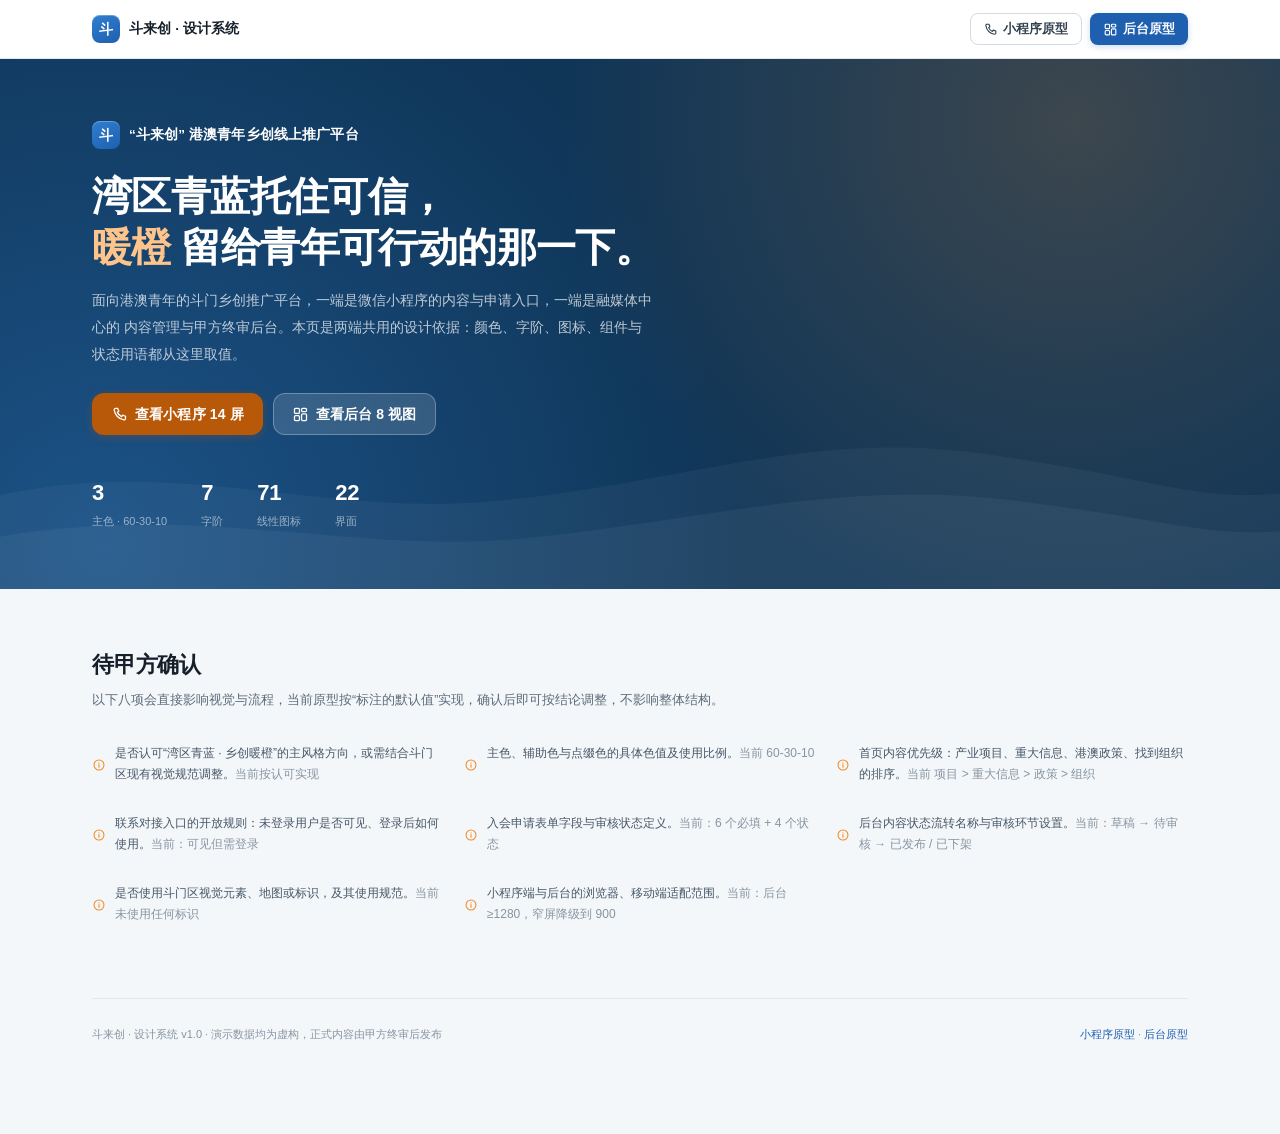
==== src/index.html @ 36da6e2d "docs: update README for src/ layout Move the static prototype under src/ and refresh both READMEs so" ====
<!DOCTYPE html>
<html lang="zh-CN">
<head>
<meta charset="UTF-8">
<meta name="viewport" content="width=device-width, initial-scale=1">
<title>斗来创 · 设计系统</title>
<!--
  方向契约
  THESIS    一个让港澳青年看得懂、信得过、愿意迈出第一步的乡创入口；不是政务信息发布页。
  OWN-WORLD 湾区青蓝承载政务可信度，暖橙只用于"青年此刻可行动"的位置，生态绿归属乡创本身；
            水乡波纹是唯一装饰语言，出现在头图与图片占位里，不进入内容区。
  STORY     看见斗门 → 读懂机会 → 查清政策 → 找到组织 → 提交申请 → 等待反馈。
  FIRST VIEW 首屏一句话说明平台是什么，紧跟三个可点的内容入口与一条最新重大信息；
            不做轮播横幅、不做纯装饰大图。
  FORM      小程序 390×844 内容优先单列；后台深青蓝侧栏 + 浅底工作区，状态先于装饰。
-->
<link rel="stylesheet" href="assets/css/tokens.css">
<link rel="stylesheet" href="assets/css/base.css">
<link rel="stylesheet" href="assets/css/overview.css">
</head>
<body>

<nav class="ov-nav">
  <div class="ov-nav-inner">
    <a class="ov-brand" href="index.html">
      <span class="ov-mark">斗</span>
      <strong>斗来创 · 设计系统</strong>
    </a>
    <div class="ov-nav-links">
      
    </div>
    <div class="ov-nav-actions">
      <a class="btn btn-secondary btn-sm" href="miniprogram/index.html"><i data-icon="phone"></i>小程序原型</a>
      <a class="btn btn-primary btn-sm" href="admin/index.html"><i data-icon="dashboard"></i>后台原型</a>
    </div>
  </div>
</nav>

<header class="ov-hero">
  <div class="ov-hero-inner">
    <div class="ov-brand">
      <span class="ov-mark">斗</span>
      <strong style="color:#fff">“斗来创” 港澳青年乡创线上推广平台</strong>
    </div>
    <h1>湾区青蓝托住可信，<br><em>暖橙</em> 留给青年可行动的那一下。</h1>
    <p class="ov-hero-desc">
      面向港澳青年的斗门乡创推广平台，一端是微信小程序的内容与申请入口，一端是融媒体中心的
      内容管理与甲方终审后台。本页是两端共用的设计依据：颜色、字阶、图标、组件与状态用语都从这里取值。
    </p>
    <div class="ov-hero-actions">
      <a class="btn btn-accent" href="miniprogram/index.html"><i data-icon="phone"></i>查看小程序 14 屏</a>
      <a class="btn btn-glass" href="admin/index.html"><i data-icon="dashboard"></i>查看后台 8 视图</a>
    </div>
    <div class="ov-hero-stats">
      <div class="ov-stat"><strong>3</strong><span>主色 · 60-30-10</span></div>
      <div class="ov-stat"><strong>7</strong><span>字阶</span></div>
      <div class="ov-stat"><strong>71</strong><span>线性图标</span></div>
      <div class="ov-stat"><strong>22</strong><span>界面</span></div>
    </div>
  </div>
</header>

<main class="ov-page">

  <section class="ov-section" id="confirm">
    <div class="ov-section-head">
      <h2>待甲方确认</h2>
      <p>以下八项会直接影响视觉与流程，当前原型按“标注的默认值”实现，确认后即可按结论调整，不影响整体结构。</p>
    </div>
    <div class="confirm-list">
      <div class="confirm-item"><i data-icon="info"></i><span>是否认可“湾区青蓝 · 乡创暖橙”的主风格方向，或需结合斗门区现有视觉规范调整。<em style="font-style:normal;color:var(--ink-400)">当前按认可实现</em></span></div>
      <div class="confirm-item"><i data-icon="info"></i><span>主色、辅助色与点缀色的具体色值及使用比例。<em style="font-style:normal;color:var(--ink-400)">当前 60-30-10</em></span></div>
      <div class="confirm-item"><i data-icon="info"></i><span>首页内容优先级：产业项目、重大信息、港澳政策、找到组织的排序。<em style="font-style:normal;color:var(--ink-400)">当前 项目 &gt; 重大信息 &gt; 政策 &gt; 组织</em></span></div>
      <div class="confirm-item"><i data-icon="info"></i><span>联系对接入口的开放规则：未登录用户是否可见、登录后如何使用。<em style="font-style:normal;color:var(--ink-400)">当前：可见但需登录</em></span></div>
      <div class="confirm-item"><i data-icon="info"></i><span>入会申请表单字段与审核状态定义。<em style="font-style:normal;color:var(--ink-400)">当前：6 个必填 + 4 个状态</em></span></div>
      <div class="confirm-item"><i data-icon="info"></i><span>后台内容状态流转名称与审核环节设置。<em style="font-style:normal;color:var(--ink-400)">当前：草稿 → 待审核 → 已发布 / 已下架</em></span></div>
      <div class="confirm-item"><i data-icon="info"></i><span>是否使用斗门区视觉元素、地图或标识，及其使用规范。<em style="font-style:normal;color:var(--ink-400)">当前未使用任何标识</em></span></div>
      <div class="confirm-item"><i data-icon="info"></i><span>小程序端与后台的浏览器、移动端适配范围。<em style="font-style:normal;color:var(--ink-400)">当前：后台 ≥1280，窄屏降级到 900</em></span></div>
    </div>
  </section>

  <footer class="ov-foot">
    <span>斗来创 · 设计系统 v1.0 · 演示数据均为虚构，正式内容由甲方终审后发布</span>
    <span><a class="link" href="miniprogram/index.html">小程序原型</a> · <a class="link" href="admin/index.html">后台原型</a></span>
  </footer>
</main>

<script src="assets/js/icons.js"></script>
<script>
  (function () {
    var grid = document.getElementById('iconGrid');
    var names = Object.keys(window.DLC.icons).sort();
    grid.innerHTML = names.map(function (n) {
      return '<div class="icon-cell"><i data-icon="' + n + '"></i><span>' + n + '</span></div>';
    }).join('');
    window.DLC.hydrateIcons(grid);
  })();
</script>
</body>
</html>
---- src/assets/css/tokens.css ----
/* =========================================================
   斗来创 · 设计令牌 (Design Tokens)
   湾区青蓝 · 乡创暖橙 · 生态绿
   ========================================================= */
:root {
  /* 主色：湾区青蓝 */
  --blue-800: #0F3557;
  --blue-700: #17497F;
  --blue-600: #1F5FAF;
  --blue-500: #2F7FD1;
  --blue-300: #8CB7E6;
  --blue-100: #DCE9F8;
  --blue-50: #EDF3FB;

  /* 辅助色：生态绿 */
  --green-700: #24724A;
  --green-600: #2E8B57;
  --green-500: #3A9D7A;
  --green-100: #D8EEE3;
  --green-50: #E9F5EF;

  /* 点缀色：暖橙 */
  --orange-700: #B8590A;
  --orange-600: #D96F14;
  --orange-500: #F28C28;
  --orange-400: #FF7A45;
  --orange-100: #FCE2C8;
  --orange-50: #FFF3E8;

  /* 中性色 */
  --ink-900: #16202B;
  --ink-800: #22303E;
  --ink-700: #33414F;
  --ink-600: #475767;
  --ink-500: #5C6B7A;
  --ink-400: #8794A1;
  --ink-300: #AEB8C2;
  --ink-200: #CBD3DB;
  --line: #E3E8EE;
  --line-strong: #D2DAE3;
  --bg: #F4F7FA;
  --bg-deep: #EDF1F6;
  --surface: #FFFFFF;
  --surface-2: #FAFCFE;

  /* 状态色 */
  --success: #2E8B57;
  --success-50: #E9F5EF;
  --info: #2F7FD1;
  --info-50: #EDF3FB;
  --warn: #B7791F;
  --warn-700: #8A5A12;
  --warn-50: #FFF6E5;
  --danger: #D14343;
  --danger-700: #A53232;
  --danger-50: #FDECEC;

  /* 圆角 */
  --r-xs: 6px;
  --r-sm: 8px;
  --r-md: 12px;
  --r-lg: 16px;
  --r-xl: 20px;
  --r-2xl: 28px;
  --r-pill: 999px;

  /* 阴影：轻、淡，以层次分隔为主 */
  --sh-1: 0 1px 2px rgba(16, 32, 52, .05);
  --sh-2: 0 4px 14px rgba(16, 32, 52, .07);
  --sh-3: 0 12px 32px rgba(16, 32, 52, .11);
  --sh-4: 0 24px 60px rgba(9, 30, 54, .16);
  --ring: 0 0 0 3px rgba(31, 95, 175, .18);

  /* 间距 */
  --sp-1: 4px;
  --sp-2: 8px;
  --sp-3: 12px;
  --sp-4: 16px;
  --sp-5: 20px;
  --sp-6: 24px;
  --sp-8: 32px;
  --sp-10: 40px;
  --sp-12: 48px;

  /* 字体 */
  --font: -apple-system, BlinkMacSystemFont, "PingFang SC", "Hiragino Sans GB",
    "Microsoft YaHei", "Segoe UI", Roboto, "Helvetica Neue", Arial, sans-serif;
  --font-num: "SF Pro Display", "DIN Alternate", -apple-system, "Segoe UI", sans-serif;

  /* 动效 */
  --ease: cubic-bezier(.2, .8, .2, 1);
  --dur-fast: 120ms;
  --dur: 200ms;
  --dur-slow: 300ms;

  /* 层级 */
  --z-sticky: 20;
  --z-nav: 40;
  --z-drawer: 60;
  --z-modal: 80;
  --z-toast: 100;
}
---- src/assets/css/base.css ----
/* =========================================================
   斗来创 · 基础样式与共享组件
   ========================================================= */
*,
*::before,
*::after { box-sizing: border-box; }

html { -webkit-text-size-adjust: 100%; }

body {
  margin: 0;
  font-family: var(--font);
  font-size: 14px;
  line-height: 1.6;
  color: var(--ink-700);
  background: var(--bg);
  -webkit-font-smoothing: antialiased;
  text-rendering: optimizeLegibility;
}

h1, h2, h3, h4, h5, p, figure, blockquote, dl, dd { margin: 0; }
ul, ol { margin: 0; padding: 0; list-style: none; }
img, svg { display: block; max-width: 100%; }
button, input, select, textarea { font: inherit; color: inherit; }
button { background: none; border: 0; padding: 0; cursor: pointer; }
a { color: inherit; text-decoration: none; }
table { border-collapse: collapse; width: 100%; }
:focus-visible { outline: 2px solid var(--blue-500); outline-offset: 2px; }

::selection { background: var(--blue-100); color: var(--blue-800); }

/* 滚动条 */
.scroll-y { overflow-y: auto; }
.scroll-y::-webkit-scrollbar { width: 8px; }
.scroll-y::-webkit-scrollbar-thumb { background: var(--ink-200); border-radius: 99px; }
.scroll-y::-webkit-scrollbar-track { background: transparent; }

/* ---------- 图标 ---------- */
i[data-icon] {
  display: inline-flex;
  align-items: center;
  justify-content: center;
  font-style: normal;
  line-height: 0;
  flex: none;
}
i[data-icon] svg,
svg.icon {
  width: 1em;
  height: 1em;
  stroke: currentColor;
  fill: none;
  stroke-width: 1.8;
  stroke-linecap: round;
  stroke-linejoin: round;
}

/* ---------- 通用工具 ---------- */
.flex { display: flex; }
.inline-flex { display: inline-flex; }
.col { display: flex; flex-direction: column; }
.center { align-items: center; justify-content: center; }
.between { justify-content: space-between; }
.items-center { align-items: center; }
.items-start { align-items: flex-start; }
.wrap { flex-wrap: wrap; }
.grow { flex: 1 1 auto; min-width: 0; }
.gap-1 { gap: var(--sp-1); }
.gap-2 { gap: var(--sp-2); }
.gap-3 { gap: var(--sp-3); }
.gap-4 { gap: var(--sp-4); }
.gap-5 { gap: var(--sp-5); }
.gap-6 { gap: var(--sp-6); }
.mt-1 { margin-top: var(--sp-1); }
.mt-2 { margin-top: var(--sp-2); }
.mt-3 { margin-top: var(--sp-3); }
.mt-4 { margin-top: var(--sp-4); }
.mt-5 { margin-top: var(--sp-5); }
.mt-6 { margin-top: var(--sp-6); }
.mb-2 { margin-bottom: var(--sp-2); }
.mb-3 { margin-bottom: var(--sp-3); }
.mb-4 { margin-bottom: var(--sp-4); }
.muted { color: var(--ink-500); }
.dim { color: var(--ink-400); }
.strong { font-weight: 600; color: var(--ink-900); }
.small { font-size: 12px; }
.tiny { font-size: 11px; }
.num { font-family: var(--font-num); font-variant-numeric: tabular-nums; }
.truncate { overflow: hidden; text-overflow: ellipsis; white-space: nowrap; }
.clamp-2 { display: -webkit-box; -webkit-line-clamp: 2; -webkit-box-orient: vertical; overflow: hidden; }
.clamp-3 { display: -webkit-box; -webkit-line-clamp: 3; -webkit-box-orient: vertical; overflow: hidden; }
.sr-only {
  position: absolute; width: 1px; height: 1px; padding: 0; margin: -1px;
  overflow: hidden; clip: rect(0 0 0 0); white-space: nowrap; border: 0;
}
.hidden { display: none !important; }

/* ---------- 按钮 ---------- */
.btn {
  display: inline-flex;
  align-items: center;
  justify-content: center;
  gap: 7px;
  height: 42px;
  padding: 0 18px;
  border-radius: var(--r-md);
  font-size: 14px;
  font-weight: 600;
  letter-spacing: .01em;
  border: 1px solid transparent;
  cursor: pointer;
  white-space: nowrap;
  transition: background var(--dur) var(--ease), border-color var(--dur) var(--ease),
    color var(--dur) var(--ease), box-shadow var(--dur) var(--ease), transform var(--dur-fast) var(--ease);
}
.btn i[data-icon] { font-size: 17px; }
.btn:active { transform: translateY(1px); }
.btn:disabled, .btn[aria-disabled="true"] { opacity: .45; cursor: not-allowed; transform: none; }

.btn-primary { background: var(--blue-600); color: #fff; box-shadow: 0 2px 6px rgba(31, 95, 175, .22); }
.btn-primary:hover { background: var(--blue-700); }
.btn-accent { background: var(--orange-700); color: #fff; box-shadow: 0 2px 8px rgba(184, 89, 10, .26); }
.btn-accent:hover { background: #9E4C06; }
.btn-secondary { background: #fff; border-color: var(--line-strong); color: var(--ink-700); }
.btn-secondary:hover { border-color: var(--blue-300); color: var(--blue-700); background: var(--blue-50); }
.btn-ghost { background: transparent; color: var(--blue-600); }
.btn-ghost:hover { background: var(--blue-50); }
.btn-soft { background: var(--blue-50); color: var(--blue-700); }
.btn-soft:hover { background: var(--blue-100); }
.btn-danger { background: var(--danger); color: #fff; }
.btn-danger:hover { background: #B93737; }
.btn-danger-soft { background: var(--danger-50); color: var(--danger-700); }
.btn-green { background: var(--green-700); color: #fff; }
.btn-green:hover { background: #1D5E3D; }
.btn-glass { background: rgba(255, 255, 255, .14); color: #fff; border-color: rgba(255, 255, 255, .28); backdrop-filter: blur(6px); }
.btn-glass:hover { background: rgba(255, 255, 255, .22); }
.btn-sm { height: 32px; padding: 0 12px; font-size: 12.5px; border-radius: var(--r-sm); gap: 5px; }
.btn-sm i[data-icon] { font-size: 15px; }
.btn-lg { height: 50px; padding: 0 26px; font-size: 16px; border-radius: var(--r-lg); }
.btn-block { width: 100%; }
.btn-icon { width: 40px; height: 40px; padding: 0; border-radius: var(--r-md); }
.btn-icon.btn-sm { width: 32px; height: 32px; }

.icon-btn {
  display: inline-flex;
  align-items: center;
  justify-content: center;
  width: 38px;
  height: 38px;
  border-radius: var(--r-md);
  color: var(--ink-500);
  font-size: 20px;
  transition: background var(--dur) var(--ease), color var(--dur) var(--ease);
}
.icon-btn:hover { background: var(--bg-deep); color: var(--ink-900); }
.icon-btn.light { color: rgba(255, 255, 255, .9); }
.icon-btn.light:hover { background: rgba(255, 255, 255, .14); color: #fff; }

.link {
  color: var(--blue-600);
  font-weight: 500;
  cursor: pointer;
  transition: color var(--dur) var(--ease);
}
.link:hover { color: var(--blue-700); text-decoration: underline; text-underline-offset: 3px; }
.link-more {
  display: inline-flex;
  align-items: center;
  gap: 2px;
  font-size: 12.5px;
  color: var(--ink-400);
  font-weight: 500;
}
.link-more:hover { color: var(--blue-600); }
.link-more i[data-icon] { font-size: 14px; }

/* ---------- 标签 / 状态 ---------- */
.tag {
  display: inline-flex;
  align-items: center;
  gap: 5px;
  height: 23px;
  padding: 0 8px;
  border-radius: var(--r-xs);
  font-size: 11.5px;
  font-weight: 500;
  line-height: 1;
  white-space: nowrap;
}
.tag-blue { background: var(--blue-50); color: var(--blue-700); }
.tag-green { background: var(--green-50); color: var(--green-700); }
.tag-orange { background: var(--orange-50); color: var(--orange-600); }
.tag-gray { background: #F1F4F8; color: var(--ink-500); }
.tag-red { background: var(--danger-50); color: var(--danger-700); }
.tag-warn { background: var(--warn-50); color: var(--warn-700); }
.tag-outline { background: transparent; border: 1px solid var(--line-strong); color: var(--ink-500); }
.tag-lg { height: 27px; padding: 0 10px; font-size: 12.5px; border-radius: var(--r-sm); }

.status {
  display: inline-flex;
  align-items: center;
  gap: 6px;
  height: 25px;
  padding: 0 9px;
  border-radius: var(--r-pill);
  font-size: 12px;
  font-weight: 500;
  line-height: 1;
  white-space: nowrap;
}
.status::before {
  content: "";
  width: 5px;
  height: 5px;
  border-radius: 50%;
  background: currentColor;
  flex: none;
}
.status-published, .status-approved { background: var(--success-50); color: var(--green-700); }
.status-pending, .status-review { background: var(--warn-50); color: var(--warn-700); }
.status-draft { background: #F1F4F8; color: var(--ink-500); }
.status-offline, .status-rejected { background: var(--danger-50); color: var(--danger-700); }
.status-info { background: var(--info-50); color: var(--blue-700); }

.badge-count {
  display: inline-flex;
  align-items: center;
  justify-content: center;
  min-width: 18px;
  height: 18px;
  padding: 0 5px;
  border-radius: var(--r-pill);
  background: var(--danger);
  color: #fff;
  font-size: 10.5px;
  font-weight: 600;
  font-family: var(--font-num);
}

/* ---------- 卡片 ---------- */
.card {
  background: var(--surface);
  border: 1px solid var(--line);
  border-radius: var(--r-lg);
  box-shadow: var(--sh-1);
}
.card-pad { padding: var(--sp-5); }
.card-head {
  display: flex;
  align-items: flex-start;
  justify-content: space-between;
  gap: var(--sp-4);
  padding: 18px 20px 0;
}
.card-title { font-size: 15px; font-weight: 600; color: var(--ink-900); }
.card-sub { font-size: 12.5px; color: var(--ink-400); margin-top: 3px; }

/* ---------- 表单 ---------- */
.field { display: flex; flex-direction: column; gap: 7px; }
.field > label,
.field-label {
  font-size: 13px;
  font-weight: 500;
  color: var(--ink-700);
  display: flex;
  align-items: center;
  gap: 4px;
}
.req { color: var(--danger); font-weight: 600; }
.input, .select, .textarea {
  width: 100%;
  height: 42px;
  padding: 0 12px;
  background: #fff;
  border: 1px solid var(--line-strong);
  border-radius: var(--r-sm);
  font-size: 14px;
  color: var(--ink-900);
  transition: border-color var(--dur) var(--ease), box-shadow var(--dur) var(--ease);
  outline: none;
}
.textarea { height: auto; min-height: 96px; padding: 10px 12px; line-height: 1.7; resize: vertical; }
.input::placeholder, .textarea::placeholder { color: var(--ink-300); }
.input:hover, .select:hover, .textarea:hover { border-color: var(--blue-300); }
.input:focus, .select:focus, .textarea:focus { border-color: var(--blue-500); box-shadow: var(--ring); }
.input:disabled, .select:disabled, .textarea:disabled { background: var(--bg-deep); color: var(--ink-400); cursor: not-allowed; }
.select {
  appearance: none;
  padding-right: 34px;
  background-image: url("data:image/svg+xml,%3Csvg xmlns='http://www.w3.org/2000/svg' width='16' height='16' viewBox='0 0 24 24' fill='none' stroke='%235C6B7A' stroke-width='2' stroke-linecap='round' stroke-linejoin='round'%3E%3Cpath d='m5 9 7 7 7-7'/%3E%3C/svg%3E");
  background-repeat: no-repeat;
  background-position: right 12px center;
}
.hint { font-size: 12px; color: var(--ink-400); line-height: 1.6; }
.err-msg { font-size: 12px; color: var(--danger); display: flex; align-items: center; gap: 4px; }
.err-msg i[data-icon] { font-size: 14px; }
.field.has-error .input, .field.has-error .select, .field.has-error .textarea { border-color: var(--danger); }
.input-affix { position: relative; display: flex; align-items: center; }
.input-affix i[data-icon] { position: absolute; left: 12px; font-size: 18px; color: var(--ink-400); pointer-events: none; }
.input-affix .input { padding-left: 38px; }
.input-affix .affix-right { position: absolute; right: 12px; font-size: 18px; color: var(--ink-400); }

.check { display: flex; align-items: flex-start; gap: 9px; cursor: pointer; font-size: 13px; color: var(--ink-600); line-height: 1.6; }
.check input { appearance: none; width: 18px; height: 18px; margin: 1px 0 0; border: 1.5px solid var(--line-strong); border-radius: 5px; background: #fff; flex: none; cursor: pointer; transition: all var(--dur) var(--ease); }
.check input:checked { background: var(--blue-600); border-color: var(--blue-600); background-image: url("data:image/svg+xml,%3Csvg xmlns='http://www.w3.org/2000/svg' width='12' height='12' viewBox='0 0 24 24' fill='none' stroke='white' stroke-width='3' stroke-linecap='round' stroke-linejoin='round'%3E%3Cpath d='m5 12.5 4.5 4.5L19 7'/%3E%3C/svg%3E"); background-repeat: no-repeat; background-position: center; }
.check input:focus-visible { box-shadow: var(--ring); }
.check a { color: var(--blue-600); }

.switch { position: relative; display: inline-flex; width: 40px; height: 23px; flex: none; }
.switch input { appearance: none; width: 100%; height: 100%; margin: 0; border-radius: 99px; background: var(--ink-200); cursor: pointer; transition: background var(--dur) var(--ease); position: relative; }
.switch input::after { content: ""; position: absolute; top: 2.5px; left: 2.5px; width: 18px; height: 18px; border-radius: 50%; background: #fff; box-shadow: var(--sh-1); transition: transform var(--dur) var(--ease); }
.switch input:checked { background: var(--blue-600); }
.switch input:checked::after { transform: translateX(17px); }

.segmented {
  display: inline-flex;
  gap: 2px;
  padding: 3px;
  background: var(--bg-deep);
  border-radius: var(--r-sm);
}
.segmented button {
  height: 30px;
  padding: 0 14px;
  border-radius: 6px;
  font-size: 12.5px;
  font-weight: 500;
  color: var(--ink-500);
  transition: all var(--dur) var(--ease);
}
.segmented button.active { background: #fff; color: var(--blue-700); box-shadow: var(--sh-1); font-weight: 600; }

/* ---------- 头像 / 媒体 ---------- */
.avatar {
  width: 40px;
  height: 40px;
  border-radius: 50%;
  background: linear-gradient(135deg, var(--blue-500), var(--blue-700));
  color: #fff;
  display: inline-flex;
  align-items: center;
  justify-content: center;
  font-size: 15px;
  font-weight: 600;
  flex: none;
}
.avatar-lg { width: 56px; height: 56px; font-size: 20px; }
.avatar-sm { width: 30px; height: 30px; font-size: 12px; }
.avatar-green { background: linear-gradient(135deg, var(--green-500), var(--green-700)); }
.avatar-orange { background: linear-gradient(135deg, var(--orange-400), var(--orange-600)); }
.avatar-gray { background: linear-gradient(135deg, #B9C4D0, #8A97A3); }

/* 抽象水乡纹理占位图 */
.media {
  position: relative;
  overflow: hidden;
  background: linear-gradient(135deg, #CFE0F5 0%, #DDEBE2 100%);
  isolation: isolate;
}
.media::before {
  content: "";
  position: absolute;
  inset: 0;
  background-image: url("data:image/svg+xml,%3Csvg xmlns='http://www.w3.org/2000/svg' viewBox='0 0 400 240' preserveAspectRatio='none'%3E%3Ccircle cx='322' cy='58' r='26' fill='%23F28C28' opacity='0.5'/%3E%3Cpath d='M0 150 Q60 118 120 145 T240 140 T400 126 V240 H0Z' fill='%23ffffff' opacity='0.16'/%3E%3Cg fill='none' stroke='%23ffffff' stroke-width='1.2' opacity='0.5'%3E%3Cpath d='M-20 180 Q80 140 180 168 T420 150'/%3E%3Cpath d='M-20 200 Q90 165 190 190 T420 175'/%3E%3Cpath d='M-20 220 Q100 190 200 210 T420 198'/%3E%3C/g%3E%3C/svg%3E");
  background-size: cover;
  background-position: center;
  opacity: .9;
}
.media > * { position: relative; z-index: 1; }
.media.tone-blue { background: linear-gradient(135deg, #BFD6F0 0%, #8FB4DD 100%); }
.media.tone-green { background: linear-gradient(135deg, #BFDCCB 0%, #8CBF9F 100%); }
.media.tone-warm { background: linear-gradient(135deg, #F6D9BC 0%, #E8B98C 100%); }
.media.tone-teal { background: linear-gradient(135deg, #B9D8D8 0%, #7FB3B8 100%); }
.media.tone-deep { background: linear-gradient(135deg, #17497F 0%, #0F3557 100%); }
.media.tone-deep::before { opacity: .35; }

/* ---------- 分隔 / 空态 ---------- */
.divider { height: 1px; background: var(--line); border: 0; margin: 0; }
.divider-soft { height: 1px; background: var(--line); opacity: .7; }
.empty {
  display: flex;
  flex-direction: column;
  align-items: center;
  justify-content: center;
  gap: 10px;
  padding: 48px 24px;
  text-align: center;
  color: var(--ink-400);
}
.empty .empty-icon {
  width: 56px;
  height: 56px;
  border-radius: 18px;
  background: var(--bg-deep);
  color: var(--ink-300);
  display: flex;
  align-items: center;
  justify-content: center;
  font-size: 26px;
}
.empty h4 { font-size: 14px; font-weight: 600; color: var(--ink-600); }
.empty p { font-size: 12.5px; max-width: 260px; }

/* ---------- 提示条 ---------- */
.notice {
  display: flex;
  align-items: flex-start;
  gap: 10px;
  padding: 12px 14px;
  border-radius: var(--r-md);
  font-size: 12.5px;
  line-height: 1.65;
  background: var(--blue-50);
  color: var(--blue-700);
}
.notice i[data-icon] { font-size: 16px; margin-top: 1px; flex: none; }
.notice-warn { background: var(--warn-50); color: #8A5A12; }
.notice-danger { background: var(--danger-50); color: #A53232; }
.notice-green { background: var(--green-50); color: var(--green-700); }
.notice-neutral { background: var(--bg-deep); color: var(--ink-600); }

/* ---------- 骨架屏 ---------- */
.skeleton {
  background: linear-gradient(90deg, #EEF2F7 25%, #F7F9FC 37%, #EEF2F7 63%);
  background-size: 400% 100%;
  animation: skeleton 1.4s ease infinite;
  border-radius: 6px;
}
@keyframes skeleton { 0% { background-position: 100% 50%; } 100% { background-position: 0 50%; } }

/* ---------- 动效 ---------- */
@keyframes fade-up {
  from { opacity: 0; transform: translateY(10px); }
  to { opacity: 1; transform: none; }
}
@keyframes fade-in { from { opacity: 0; } to { opacity: 1; } }
@keyframes toast-in {
  from { opacity: 0; transform: translate(-50%, 10px) scale(.96); }
  to { opacity: 1; transform: translate(-50%, 0) scale(1); }
}
@media (prefers-reduced-motion: reduce) {
  *, *::before, *::after {
    animation-duration: .001ms !important;
    animation-iteration-count: 1 !important;
    transition-duration: .001ms !important;
    scroll-behavior: auto !important;
  }
}
---- src/assets/css/overview.css ----
/* =========================================================
   斗来创 · 设计总览 / 设计规范
   ========================================================= */

.ov-nav {
  position: sticky; top: 0; z-index: var(--z-nav);
  background: rgba(255, 255, 255, .94);
  backdrop-filter: blur(14px);
  border-bottom: 1px solid var(--line);
}
.ov-nav-inner {
  max-width: 1160px; margin: 0 auto; padding: 0 32px;
  height: 58px; display: flex; align-items: center; gap: 14px;
}
.ov-brand { display: flex; align-items: center; gap: 9px; }
.ov-mark {
  width: 28px; height: 28px; border-radius: 8px;
  background: linear-gradient(150deg, #2F7FD1, #1F5FAF);
  color: #fff; font-size: 14px; font-weight: 700;
  display: flex; align-items: center; justify-content: center;
  box-shadow: inset 0 1px 0 rgba(255,255,255,.28);
}
.ov-brand strong { font-size: 13.5px; font-weight: 600; color: var(--ink-900); letter-spacing: .01em; }
.ov-nav-links { display: flex; align-items: center; gap: 2px; margin-left: 10px; }
.ov-nav-link {
  padding: 6px 10px; border-radius: 7px;
  font-size: 12px; color: var(--ink-500); font-weight: 500;
}
.ov-nav-link:hover { background: var(--bg); color: var(--ink-900); }
.ov-nav-actions { margin-left: auto; display: flex; align-items: center; gap: 8px; }

/* ---------- 头图 ---------- */
.ov-hero {
  background: var(--blue-800); color: #fff; position: relative; overflow: hidden;
}
.ov-hero::before {
  content: ""; position: absolute; inset: 0;
  background:
    radial-gradient(circle at 84% 12%, rgba(242, 140, 40, .2), transparent 44%),
    radial-gradient(circle at 8% 92%, rgba(47, 127, 209, .4), transparent 50%);
}
.ov-hero::after {
  content: ""; position: absolute; left: 0; right: 0; bottom: 0; height: 58%;
  background: url("data:image/svg+xml;charset=utf8,%3Csvg xmlns='http://www.w3.org/2000/svg' viewBox='0 0 1200 340' preserveAspectRatio='none'%3E%3Cpath d='M0 236c170-44 300 26 470 6s290-78 450-52 200 54 280 44v106H0z' fill='%23ffffff' fill-opacity='.045'/%3E%3Cpath d='M0 282c190-38 330 20 490 2s300-66 460-42 180 40 250 34v64H0z' fill='%23ffffff' fill-opacity='.045'/%3E%3C/svg%3E") no-repeat bottom / 100% auto;
  pointer-events: none;
}
.ov-hero-inner { max-width: 1160px; margin: 0 auto; padding: 62px 32px 58px; position: relative; }
.ov-hero h1 { font-size: 40px; font-weight: 700; letter-spacing: -.015em; line-height: 1.28; margin-top: 22px; }
.ov-hero h1 em { font-style: normal; color: #FFC48A; }
.ov-hero-desc { font-size: 14px; line-height: 1.9; color: rgba(255,255,255,.72); max-width: 560px; margin-top: 14px; }
.ov-hero-actions { display: flex; align-items: center; gap: 10px; margin-top: 26px; flex-wrap: wrap; }
.ov-hero-stats { display: flex; align-items: center; gap: 34px; margin-top: 40px; flex-wrap: wrap; }
.ov-stat strong { display: block; font-family: var(--font-num); font-size: 22px; font-weight: 700; letter-spacing: -.01em; }
.ov-stat span { display: block; font-size: 11px; color: rgba(255,255,255,.55); margin-top: 3px; }

.ov-page { max-width: 1160px; margin: 0 auto; padding: 0 32px 90px; }
.ov-section { padding-top: 58px; }
.ov-section-head { margin-bottom: 22px; }
.ov-section-head h2 { font-size: 22px; font-weight: 700; color: var(--ink-900); letter-spacing: -.01em; }
.ov-section-head p { font-size: 12.5px; color: var(--ink-500); line-height: 1.8; margin-top: 7px; max-width: 660px; }

/* ---------- 色板 ---------- */
.sw-grid { display: grid; grid-template-columns: repeat(auto-fill, minmax(166px, 1fr)); gap: 12px; }
.sw { background: #fff; border: 1px solid var(--line); border-radius: var(--r-md); overflow: hidden; }
.sw-chip { height: 62px; position: relative; }
.sw-chip .sw-ratio {
  position: absolute; right: 8px; bottom: 7px;
  font-family: var(--font-num); font-size: 9.5px; font-weight: 600;
  padding: 1px 5px; border-radius: 4px;
  background: rgba(255,255,255,.9); color: var(--ink-700);
}
.sw-body { padding: 10px 12px 12px; }
.sw-name { font-size: 12px; font-weight: 600; color: var(--ink-800); }
.sw-hex { font-family: var(--font-num); font-size: 10.5px; color: var(--ink-400); margin-top: 2px; letter-spacing: .03em; }
.sw-use { font-size: 10.5px; color: var(--ink-500); line-height: 1.55; margin-top: 6px; }

.ratio-bar { display: flex; height: 26px; border-radius: var(--r-sm); overflow: hidden; margin-top: 16px; border: 1px solid var(--line); }
.ratio-bar span { display: flex; align-items: center; justify-content: center; font-size: 10px; font-weight: 600; color: #fff; letter-spacing: .02em; }

/* ---------- 字阶 ---------- */
.type-row {
  display: grid; grid-template-columns: 148px minmax(0, 1fr) 132px;
  gap: 20px; align-items: baseline;
  padding: 15px 0; border-bottom: 1px dashed var(--line);
}
.type-row:last-child { border-bottom: 0; }
.type-meta { font-size: 11px; color: var(--ink-400); line-height: 1.6; }
.type-meta strong { display: block; font-family: var(--font-num); color: var(--ink-600); font-weight: 600; font-size: 11.5px; }
.type-use { font-size: 10.5px; color: var(--ink-500); line-height: 1.6; text-align: right; }

/* ---------- 图标 ---------- */
.icon-grid { display: grid; grid-template-columns: repeat(auto-fill, minmax(78px, 1fr)); gap: 6px; }
.icon-cell {
  display: flex; flex-direction: column; align-items: center; gap: 6px;
  padding: 12px 4px 9px; border-radius: var(--r-sm);
  border: 1px solid transparent;
}
.icon-cell:hover { background: #fff; border-color: var(--line); }
.icon-cell i[data-icon] { font-size: 19px; color: var(--ink-700); }
.icon-cell span { font-size: 9.5px; color: var(--ink-400); font-family: var(--font-num); }

/* ---------- 规格卡 ---------- */
.spec-grid { display: grid; grid-template-columns: repeat(auto-fit, minmax(258px, 1fr)); gap: 14px; }
.spec { background: #fff; border: 1px solid var(--line); border-radius: var(--r-md); padding: 16px 18px; }
.spec h4 { font-size: 12px; font-weight: 600; color: var(--ink-700); margin-bottom: 12px; }
.spec-row { display: flex; align-items: center; justify-content: space-between; gap: 12px; padding: 6px 0; font-size: 11.5px; }
.spec-row .k { color: var(--ink-500); }
.spec-row .v { color: var(--ink-800); font-family: var(--font-num); font-size: 11px; }

.demo-row { display: flex; align-items: center; gap: 10px; flex-wrap: wrap; margin-bottom: 12px; }
.demo-row:last-child { margin-bottom: 0; }
.demo-label { font-size: 10.5px; color: var(--ink-400); width: 100%; margin-bottom: -2px; }

.radius-demo { display: flex; gap: 12px; flex-wrap: wrap; }
.radius-box {
  width: 58px; height: 58px; background: var(--blue-50);
  border: 1px solid var(--blue-100); display: flex; align-items: flex-end; justify-content: center;
  padding-bottom: 5px; font-family: var(--font-num); font-size: 9px; color: var(--blue-600);
}
.shadow-demo { display: flex; gap: 14px; flex-wrap: wrap; }
.shadow-box {
  width: 84px; height: 56px; background: #fff; border-radius: var(--r-sm);
  display: flex; align-items: flex-end; justify-content: center; padding-bottom: 5px;
  font-family: var(--font-num); font-size: 9px; color: var(--ink-400);
}

/* ---------- 页面清单 ---------- */
.page-cards { display: grid; grid-template-columns: repeat(auto-fit, minmax(300px, 1fr)); gap: 16px; }
.page-card {
  display: block; background: #fff; border: 1px solid var(--line);
  border-radius: var(--r-lg); overflow: hidden; color: inherit;
  transition: border-color var(--dur) var(--ease), box-shadow var(--dur) var(--ease), transform var(--dur) var(--ease);
}
.page-card:hover { border-color: var(--blue-300); box-shadow: var(--sh-3); transform: translateY(-2px); }
.pc-visual { height: 138px; position: relative; overflow: hidden; }
.pc-visual.blue { background: var(--blue-800); }
.pc-visual.deep { background: #123F63; }
.pc-visual::after {
  content: ""; position: absolute; inset: 0;
  background: radial-gradient(circle at 82% 14%, rgba(242,140,40,.24), transparent 52%);
}
.pc-visual .pc-glyph {
  position: absolute; left: 20px; bottom: 16px; z-index: 2;
  display: flex; align-items: center; gap: 10px; color: #fff;
}
.pc-visual .pc-glyph i[data-icon] { font-size: 26px; opacity: .9; }
.pc-visual .pc-glyph span { font-size: 12px; color: rgba(255,255,255,.62); }
.pc-visual .pc-mini {
  position: absolute; right: 22px; top: 18px; z-index: 2;
  width: 74px; height: 106px; border-radius: 12px;
  background: rgba(255,255,255,.1); border: 1px solid rgba(255,255,255,.22);
  display: flex; flex-direction: column; gap: 4px; padding: 8px 7px;
}
.pc-mini i { display: block; height: 5px; border-radius: 3px; background: rgba(255,255,255,.3); }
.pc-mini i:first-child { height: 22px; background: rgba(255,255,255,.2); border-radius: 5px; }
.pc-mini i:nth-child(2) { width: 78%; }
.pc-mini i:nth-child(3) { width: 58%; }
.pc-mini i:nth-child(4) { height: 16px; background: rgba(255,255,255,.16); border-radius: 4px; margin-top: auto; }
.pc-body { padding: 15px 18px 17px; }
.pc-body h3 { font-size: 14.5px; font-weight: 600; color: var(--ink-900); }
.pc-body p { font-size: 11.5px; color: var(--ink-500); line-height: 1.75; margin-top: 6px; }
.pc-tags { display: flex; flex-wrap: wrap; gap: 5px; margin-top: 11px; }
.pc-go { display: flex; align-items: center; gap: 4px; font-size: 11.5px; font-weight: 500; color: var(--blue-600); margin-top: 12px; }

/* ---------- 待确认 ---------- */
.confirm-list { display: grid; grid-template-columns: repeat(auto-fit, minmax(320px, 1fr)); gap: 10px 20px; }
.confirm-item { display: flex; gap: 9px; padding: 9px 0; font-size: 12px; line-height: 1.75; color: var(--ink-600); }
.confirm-item i[data-icon] { font-size: 14px; color: var(--orange-500); flex: none; margin-top: 2px; }

/* ---------- 页脚 ---------- */
.ov-foot {
  border-top: 1px solid var(--line); margin-top: 64px; padding: 26px 0 0;
  display: flex; align-items: center; justify-content: space-between; gap: 16px; flex-wrap: wrap;
  font-size: 11px; color: var(--ink-400); line-height: 1.8;
}

@media (max-width: 900px) {
  .ov-nav-links { display: none; }
  .ov-hero h1 { font-size: 30px; }
  .ov-hero-inner { padding: 44px 20px 42px; }
  .ov-page { padding: 0 20px 64px; }
  .ov-nav-inner { padding: 0 20px; }
  .type-row { grid-template-columns: 110px minmax(0, 1fr); }
  .type-use { display: none; }
  .ov-hero-stats { gap: 24px; }
}
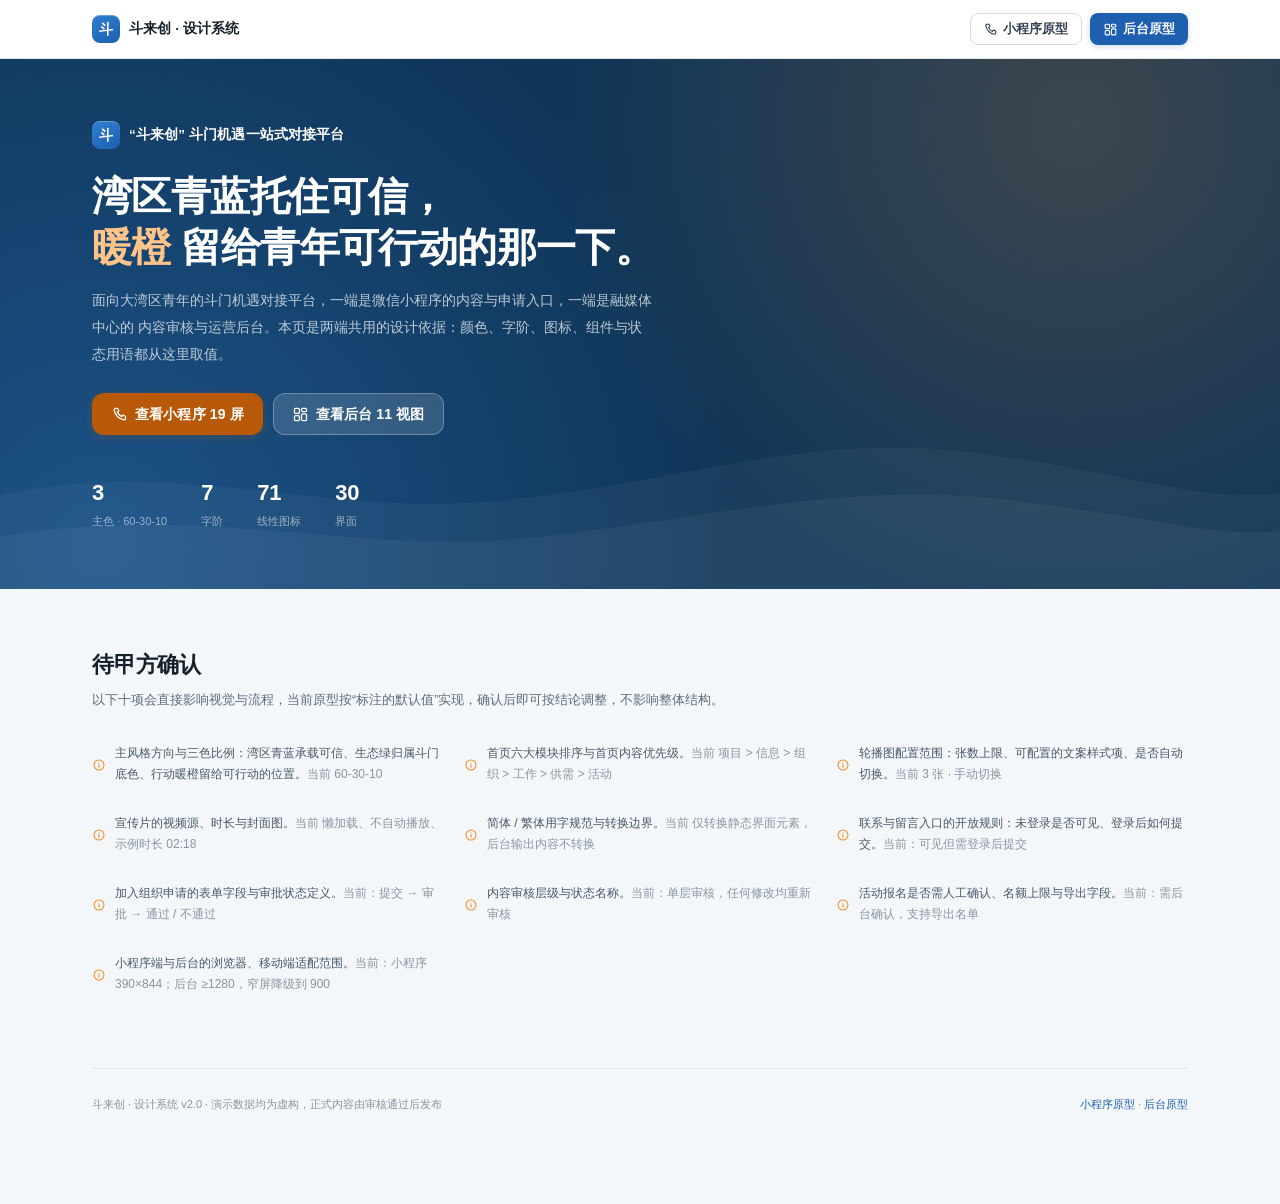
==== commit cbe5a29c: "feat: 六大模块改版、轮播图与简繁切换，重写中英文 README 小程序端（19 屏） - 首页顶部改为后台可配置轮播图，文案、字号、字重、颜色、对齐均可调 - 新增简 / 繁一键切换，仅作用于静" ====
--- a/src/index.html
+++ b/src/index.html
@@ -6,13 +6,14 @@
 <title>斗来创 · 设计系统</title>
 <!--
   方向契约
-  THESIS    一个让港澳青年看得懂、信得过、愿意迈出第一步的乡创入口；不是政务信息发布页。
-  OWN-WORLD 湾区青蓝承载政务可信度，暖橙只用于"青年此刻可行动"的位置，生态绿归属乡创本身；
+  THESIS    一个让大湾区青年看得懂、信得过、愿意迈出第一步的斗门机遇入口；不是政务信息发布页。
+  OWN-WORLD 湾区青蓝承载政务可信度，暖橙只用于"青年此刻可行动"的位置，生态绿归属斗门的产业与生态底色；
             水乡波纹是唯一装饰语言，出现在头图与图片占位里，不进入内容区。
-  STORY     看见斗门 → 读懂机会 → 查清政策 → 找到组织 → 提交申请 → 等待反馈。
-  FIRST VIEW 首屏一句话说明平台是什么，紧跟三个可点的内容入口与一条最新重大信息；
-            不做轮播横幅、不做纯装饰大图。
+  STORY     看见斗门 → 找到项目 → 找到信息 → 找到组织 → 找到工作 → 找到供需 → 找到活动 → 留下联系方式。
+  FIRST VIEW 首屏用可配置轮播图说明平台是什么，紧跟六个模块入口与一条宣传片；
+            轮播文案与样式由后台配置，宣传片懒加载、不自动播放。
   FORM      小程序 390×844 内容优先单列；后台深青蓝侧栏 + 浅底工作区，状态先于装饰。
+  SCOPE     小程序 19 屏（六大模块 + 账户与对接流程）、后台 11 视图；内容审核为单层。
 -->
 <link rel="stylesheet" href="assets/css/tokens.css">
 <link rel="stylesheet" href="assets/css/base.css">
@@ -40,22 +41,22 @@
   <div class="ov-hero-inner">
     <div class="ov-brand">
       <span class="ov-mark">斗</span>
-      <strong style="color:#fff">“斗来创” 港澳青年乡创线上推广平台</strong>
+      <strong style="color:#fff">“斗来创” 斗门机遇一站式对接平台</strong>
     </div>
     <h1>湾区青蓝托住可信，<br><em>暖橙</em> 留给青年可行动的那一下。</h1>
     <p class="ov-hero-desc">
-      面向港澳青年的斗门乡创推广平台，一端是微信小程序的内容与申请入口，一端是融媒体中心的
-      内容管理与甲方终审后台。本页是两端共用的设计依据：颜色、字阶、图标、组件与状态用语都从这里取值。
+      面向大湾区青年的斗门机遇对接平台，一端是微信小程序的内容与申请入口，一端是融媒体中心的
+      内容审核与运营后台。本页是两端共用的设计依据：颜色、字阶、图标、组件与状态用语都从这里取值。
     </p>
     <div class="ov-hero-actions">
-      <a class="btn btn-accent" href="miniprogram/index.html"><i data-icon="phone"></i>查看小程序 14 屏</a>
-      <a class="btn btn-glass" href="admin/index.html"><i data-icon="dashboard"></i>查看后台 8 视图</a>
+      <a class="btn btn-accent" href="miniprogram/index.html"><i data-icon="phone"></i>查看小程序 19 屏</a>
+      <a class="btn btn-glass" href="admin/index.html"><i data-icon="dashboard"></i>查看后台 11 视图</a>
     </div>
     <div class="ov-hero-stats">
       <div class="ov-stat"><strong>3</strong><span>主色 · 60-30-10</span></div>
       <div class="ov-stat"><strong>7</strong><span>字阶</span></div>
       <div class="ov-stat"><strong>71</strong><span>线性图标</span></div>
-      <div class="ov-stat"><strong>22</strong><span>界面</span></div>
+      <div class="ov-stat"><strong>30</strong><span>界面</span></div>
     </div>
   </div>
 </header>
@@ -65,22 +66,24 @@
   <section class="ov-section" id="confirm">
     <div class="ov-section-head">
       <h2>待甲方确认</h2>
-      <p>以下八项会直接影响视觉与流程，当前原型按“标注的默认值”实现，确认后即可按结论调整，不影响整体结构。</p>
+      <p>以下十项会直接影响视觉与流程，当前原型按“标注的默认值”实现，确认后即可按结论调整，不影响整体结构。</p>
     </div>
     <div class="confirm-list">
-      <div class="confirm-item"><i data-icon="info"></i><span>是否认可“湾区青蓝 · 乡创暖橙”的主风格方向，或需结合斗门区现有视觉规范调整。<em style="font-style:normal;color:var(--ink-400)">当前按认可实现</em></span></div>
-      <div class="confirm-item"><i data-icon="info"></i><span>主色、辅助色与点缀色的具体色值及使用比例。<em style="font-style:normal;color:var(--ink-400)">当前 60-30-10</em></span></div>
-      <div class="confirm-item"><i data-icon="info"></i><span>首页内容优先级：产业项目、重大信息、港澳政策、找到组织的排序。<em style="font-style:normal;color:var(--ink-400)">当前 项目 &gt; 重大信息 &gt; 政策 &gt; 组织</em></span></div>
-      <div class="confirm-item"><i data-icon="info"></i><span>联系对接入口的开放规则：未登录用户是否可见、登录后如何使用。<em style="font-style:normal;color:var(--ink-400)">当前：可见但需登录</em></span></div>
-      <div class="confirm-item"><i data-icon="info"></i><span>入会申请表单字段与审核状态定义。<em style="font-style:normal;color:var(--ink-400)">当前：6 个必填 + 4 个状态</em></span></div>
-      <div class="confirm-item"><i data-icon="info"></i><span>后台内容状态流转名称与审核环节设置。<em style="font-style:normal;color:var(--ink-400)">当前：草稿 → 待审核 → 已发布 / 已下架</em></span></div>
-      <div class="confirm-item"><i data-icon="info"></i><span>是否使用斗门区视觉元素、地图或标识，及其使用规范。<em style="font-style:normal;color:var(--ink-400)">当前未使用任何标识</em></span></div>
-      <div class="confirm-item"><i data-icon="info"></i><span>小程序端与后台的浏览器、移动端适配范围。<em style="font-style:normal;color:var(--ink-400)">当前：后台 ≥1280，窄屏降级到 900</em></span></div>
+      <div class="confirm-item"><i data-icon="info"></i><span>主风格方向与三色比例：湾区青蓝承载可信、生态绿归属斗门底色、行动暖橙留给可行动的位置。<em style="font-style:normal;color:var(--ink-400)">当前 60-30-10</em></span></div>
+      <div class="confirm-item"><i data-icon="info"></i><span>首页六大模块排序与首页内容优先级。<em style="font-style:normal;color:var(--ink-400)">当前 项目 &gt; 信息 &gt; 组织 &gt; 工作 &gt; 供需 &gt; 活动</em></span></div>
+      <div class="confirm-item"><i data-icon="info"></i><span>轮播图配置范围：张数上限、可配置的文案样式项、是否自动切换。<em style="font-style:normal;color:var(--ink-400)">当前 3 张 · 手动切换</em></span></div>
+      <div class="confirm-item"><i data-icon="info"></i><span>宣传片的视频源、时长与封面图。<em style="font-style:normal;color:var(--ink-400)">当前 懒加载、不自动播放、示例时长 02:18</em></span></div>
+      <div class="confirm-item"><i data-icon="info"></i><span>简体 / 繁体用字规范与转换边界。<em style="font-style:normal;color:var(--ink-400)">当前 仅转换静态界面元素，后台输出内容不转换</em></span></div>
+      <div class="confirm-item"><i data-icon="info"></i><span>联系与留言入口的开放规则：未登录是否可见、登录后如何提交。<em style="font-style:normal;color:var(--ink-400)">当前：可见但需登录后提交</em></span></div>
+      <div class="confirm-item"><i data-icon="info"></i><span>加入组织申请的表单字段与审批状态定义。<em style="font-style:normal;color:var(--ink-400)">当前：提交 → 审批 → 通过 / 不通过</em></span></div>
+      <div class="confirm-item"><i data-icon="info"></i><span>内容审核层级与状态名称。<em style="font-style:normal;color:var(--ink-400)">当前：单层审核，任何修改均重新审核</em></span></div>
+      <div class="confirm-item"><i data-icon="info"></i><span>活动报名是否需人工确认、名额上限与导出字段。<em style="font-style:normal;color:var(--ink-400)">当前：需后台确认，支持导出名单</em></span></div>
+      <div class="confirm-item"><i data-icon="info"></i><span>小程序端与后台的浏览器、移动端适配范围。<em style="font-style:normal;color:var(--ink-400)">当前：小程序 390×844；后台 ≥1280，窄屏降级到 900</em></span></div>
     </div>
   </section>
 
   <footer class="ov-foot">
-    <span>斗来创 · 设计系统 v1.0 · 演示数据均为虚构，正式内容由甲方终审后发布</span>
+    <span>斗来创 · 设计系统 v2.0 · 演示数据均为虚构，正式内容由审核通过后发布</span>
     <span><a class="link" href="miniprogram/index.html">小程序原型</a> · <a class="link" href="admin/index.html">后台原型</a></span>
   </footer>
 </main>
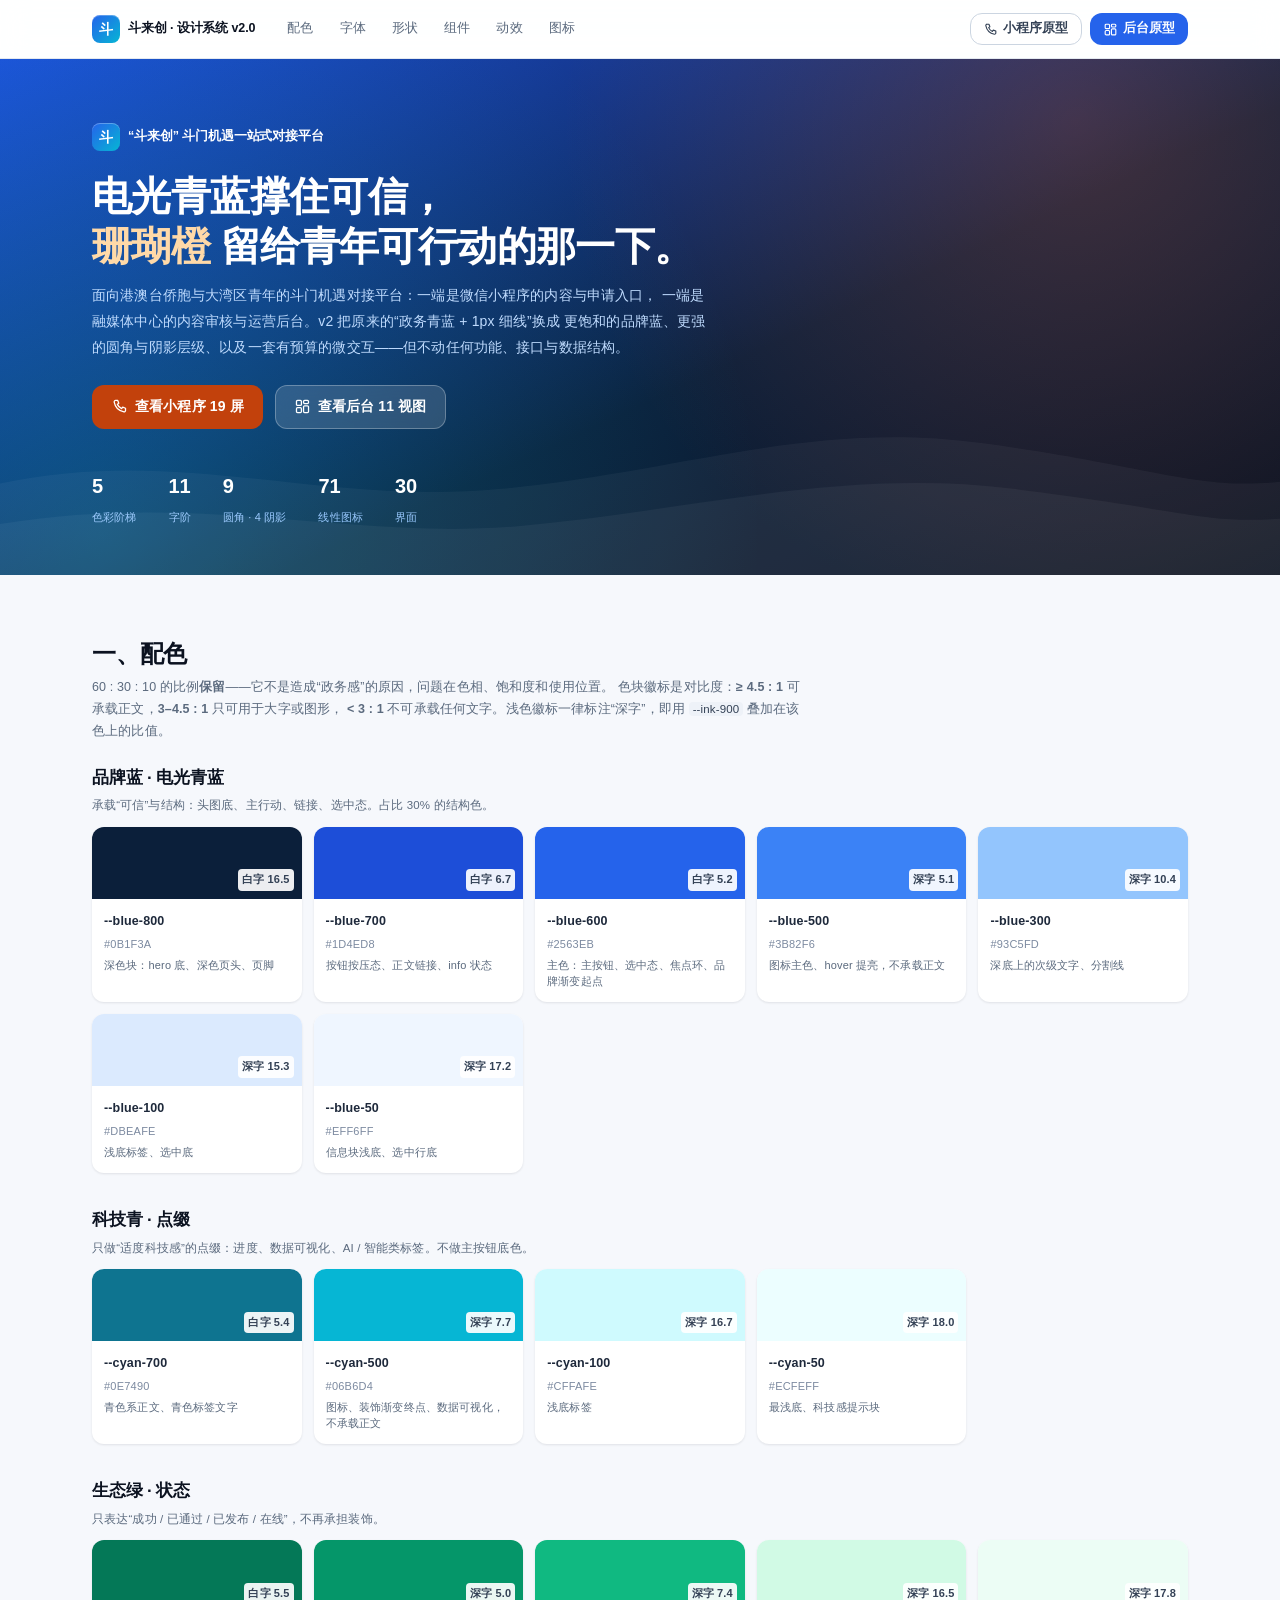
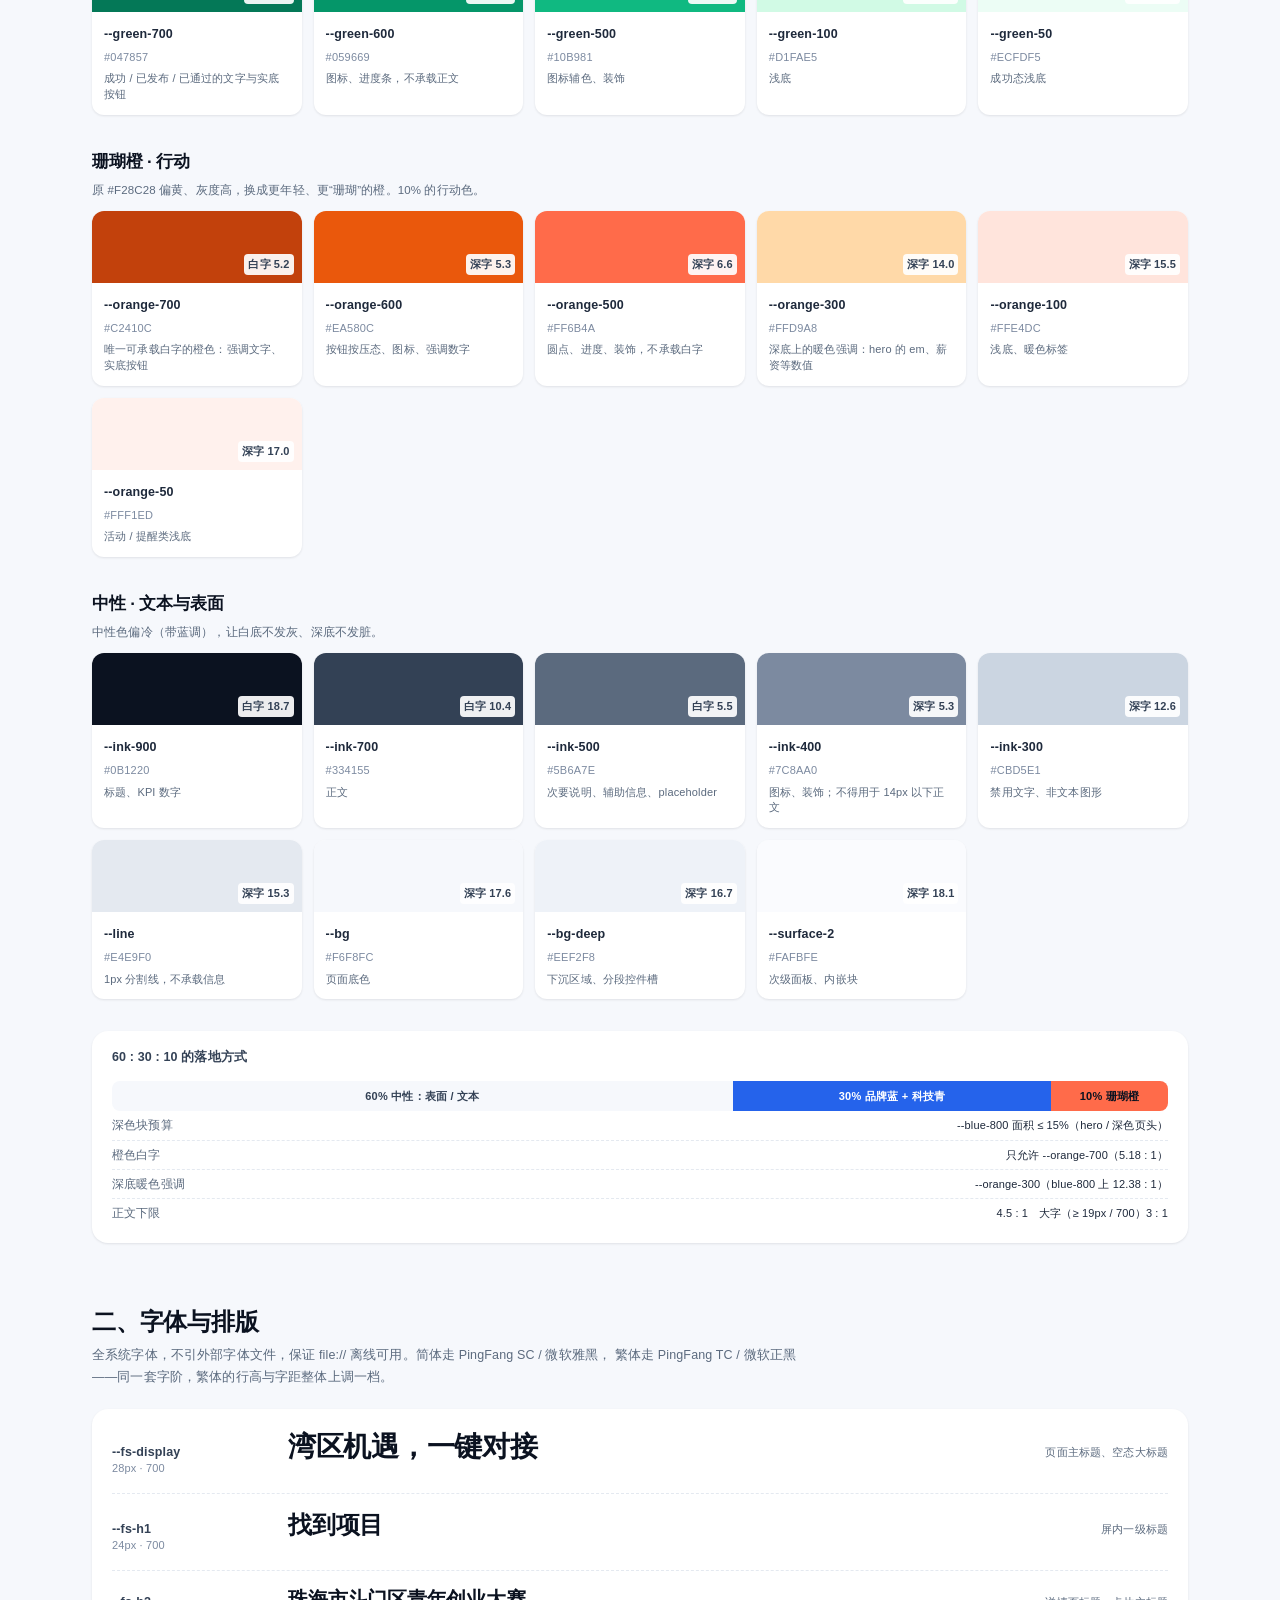
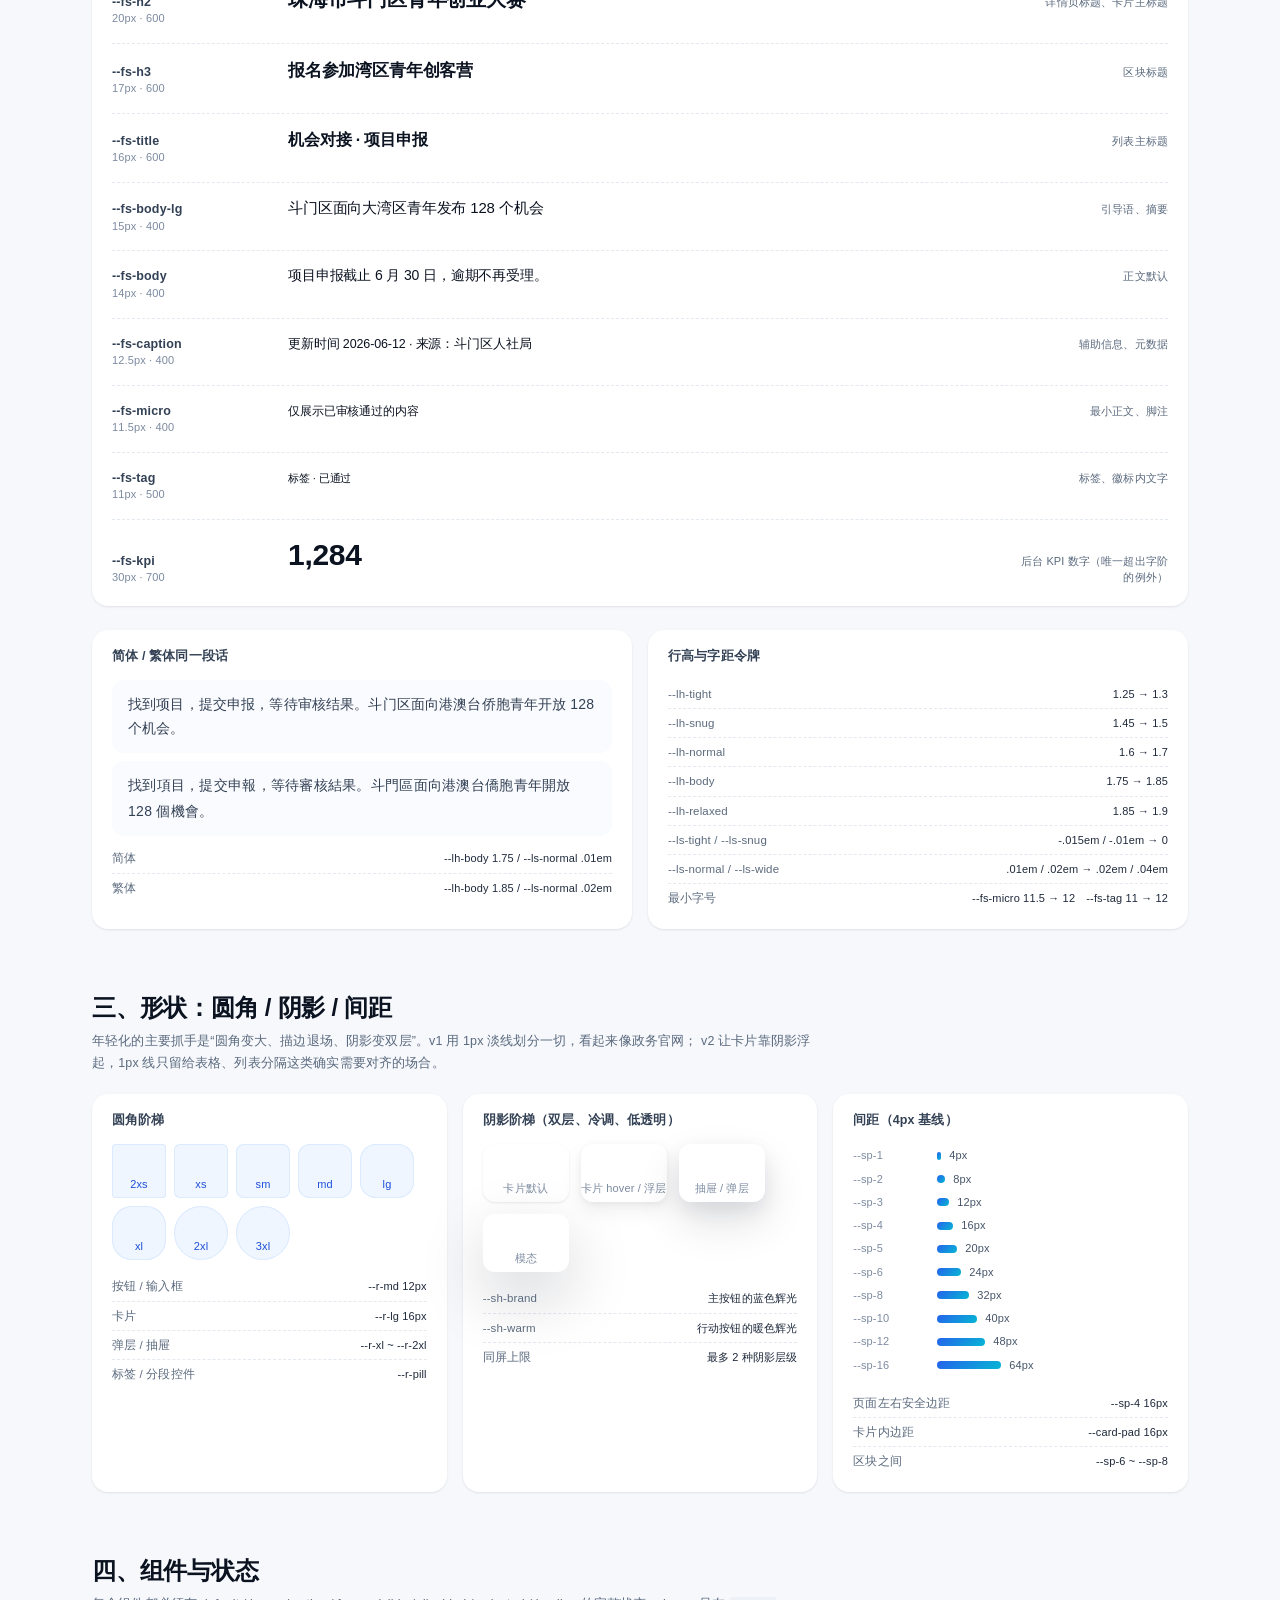
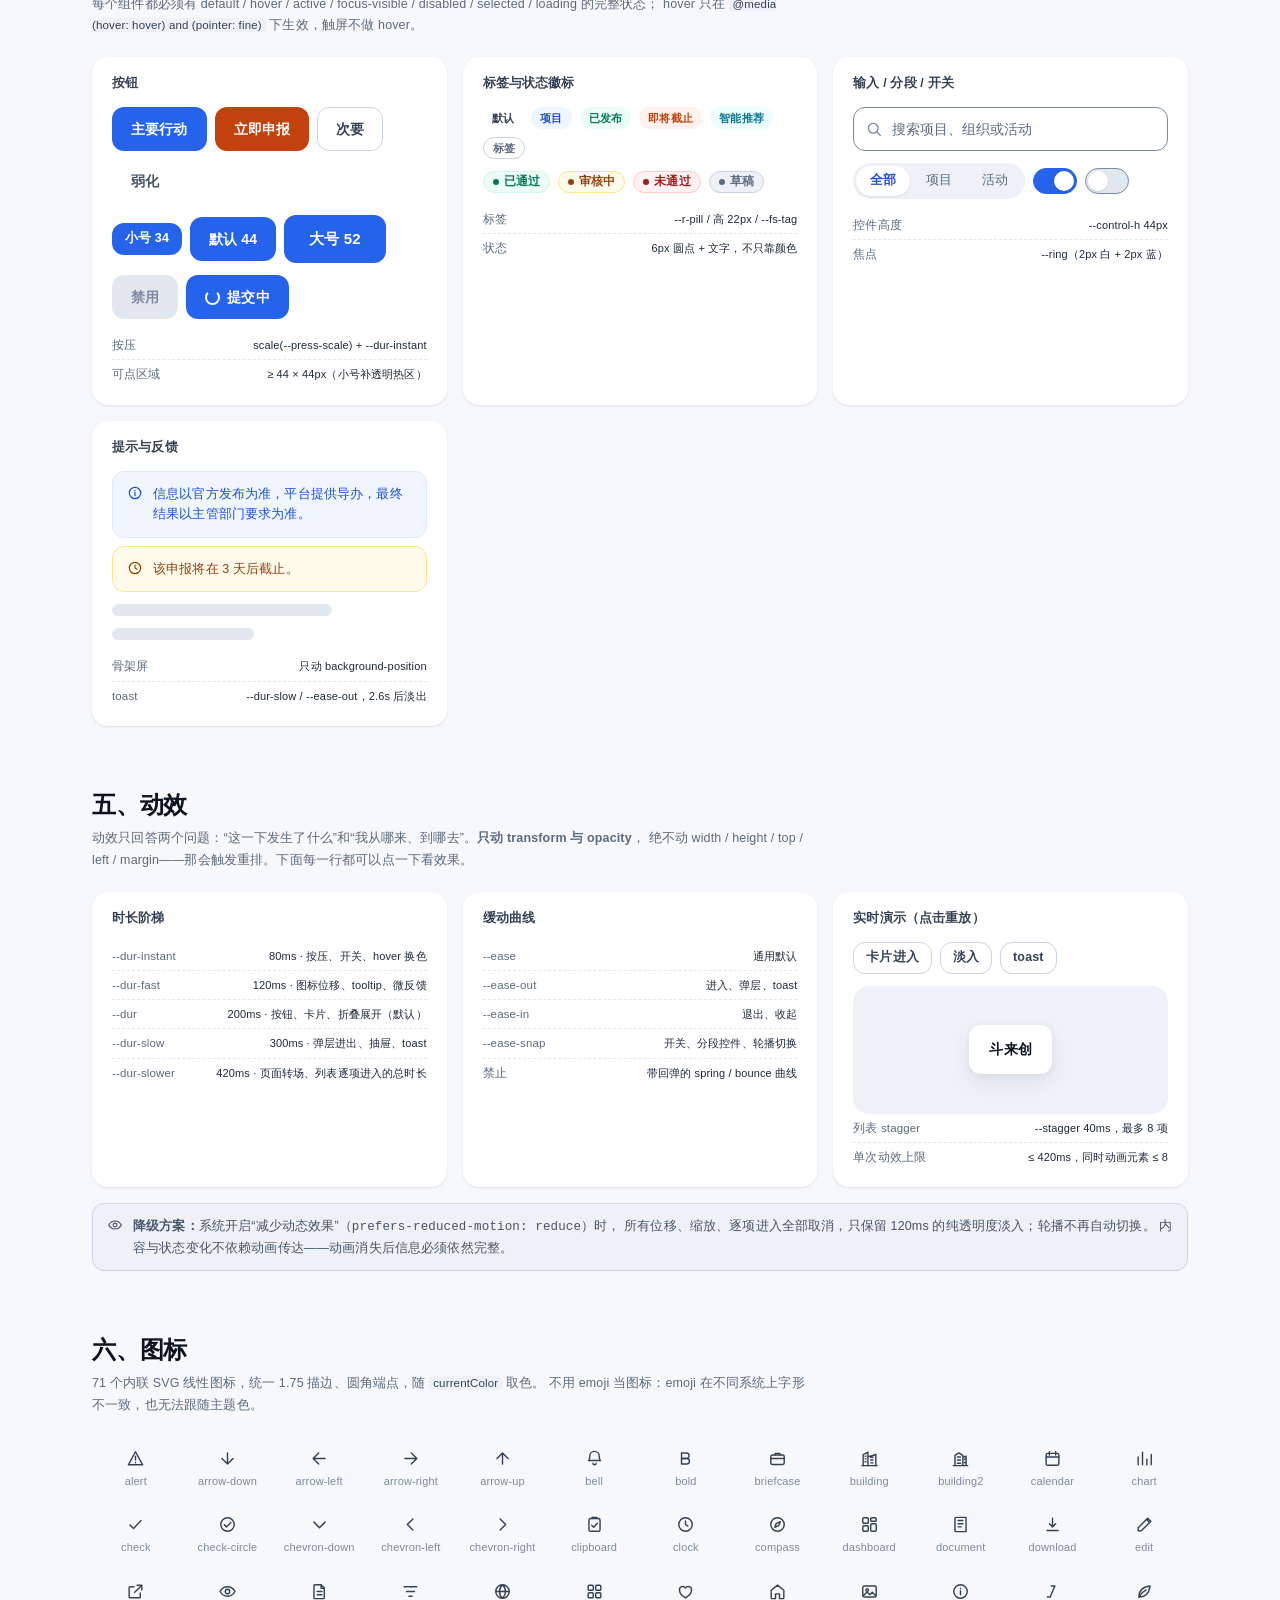
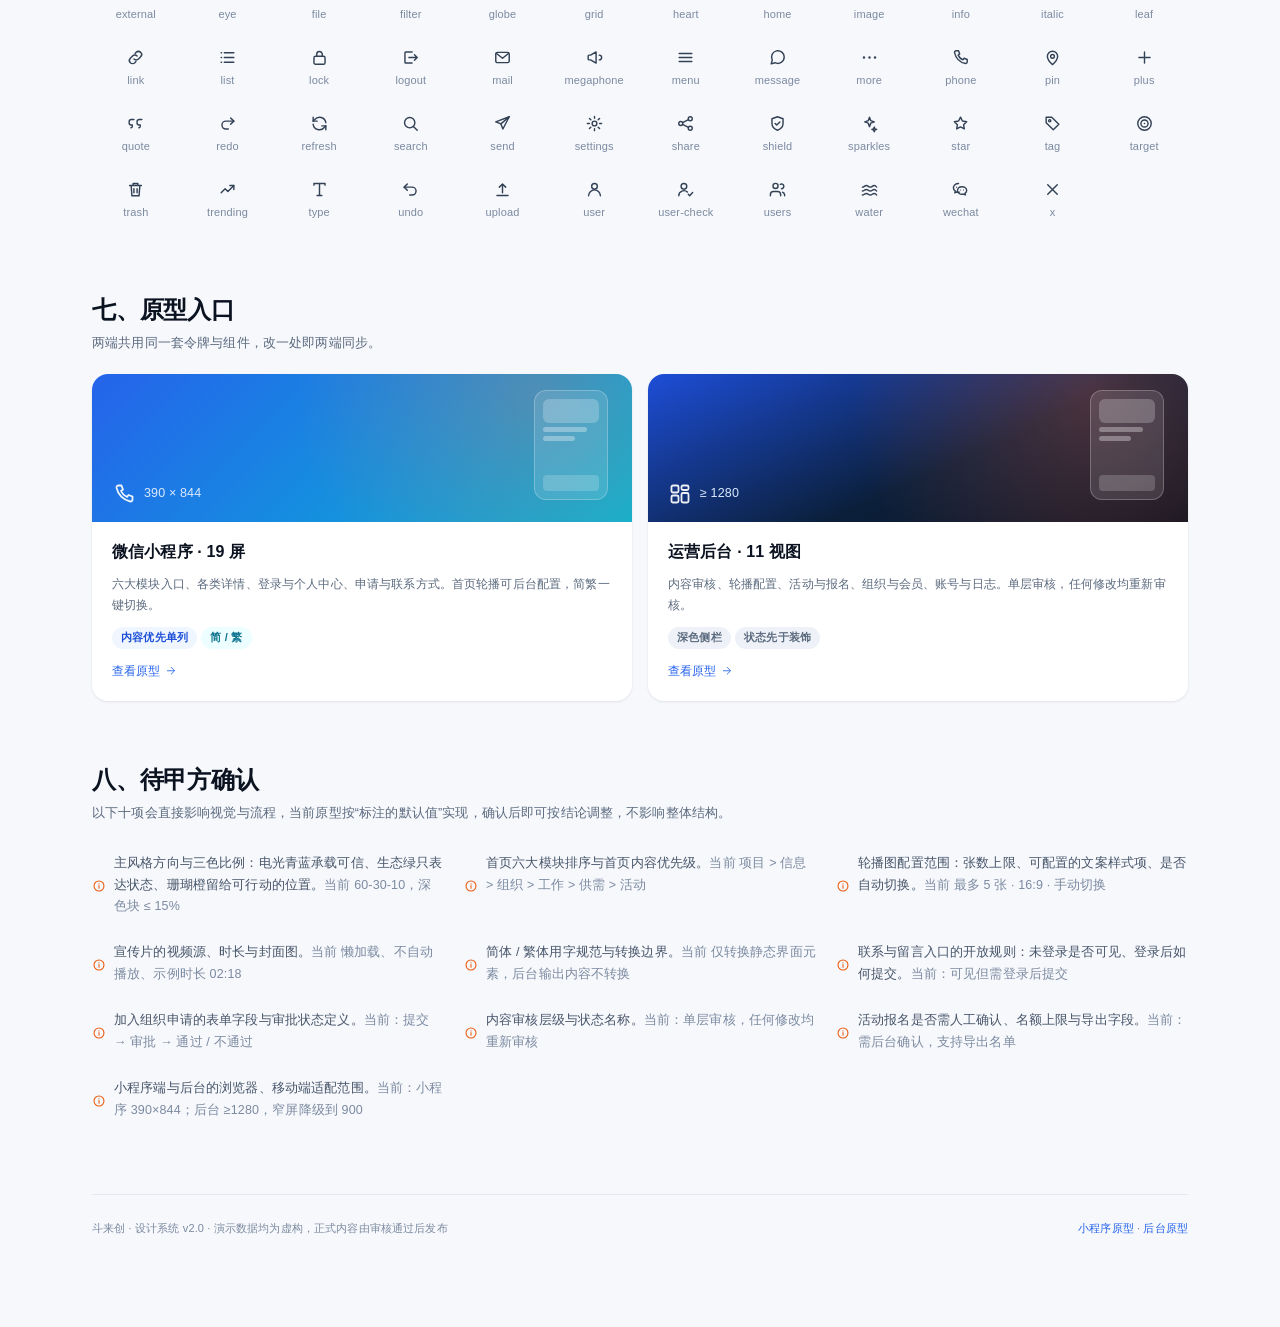
==== commit 14346379: "refactor(design): 阶段 5 收尾，重写设计总览页并细化后台视觉 设计总览页（src/index.html） - 重写为设计系统活文档：配色 / 字体 / 形状 / 组件 / 动效 /" ====
--- a/src/index.html
+++ b/src/index.html
@@ -3,17 +3,18 @@
 <head>
 <meta charset="UTF-8">
 <meta name="viewport" content="width=device-width, initial-scale=1">
-<title>斗来创 · 设计系统</title>
+<title>斗来创 · 设计系统 v2.0</title>
 <!--
   方向契约
   THESIS    一个让大湾区青年看得懂、信得过、愿意迈出第一步的斗门机遇入口；不是政务信息发布页。
-  OWN-WORLD 湾区青蓝承载政务可信度，暖橙只用于"青年此刻可行动"的位置，生态绿归属斗门的产业与生态底色；
-            水乡波纹是唯一装饰语言，出现在头图与图片占位里，不进入内容区。
+  OWN-WORLD 电光青蓝（#2563EB→#06B6D4）撑起可信与结构，珊瑚橙（#FF6B4A）只给"青年此刻可行动"的位置，
+            生态绿只表达状态；水乡波纹是唯一装饰语言，只出现在头图与图片占位里，不进入内容区。
   STORY     看见斗门 → 找到项目 → 找到信息 → 找到组织 → 找到工作 → 找到供需 → 找到活动 → 留下联系方式。
   FIRST VIEW 首屏用可配置轮播图说明平台是什么，紧跟六个模块入口与一条宣传片；
             轮播文案与样式由后台配置，宣传片懒加载、不自动播放。
   FORM      小程序 390×844 内容优先单列；后台深青蓝侧栏 + 浅底工作区，状态先于装饰。
   SCOPE     小程序 19 屏（六大模块 + 账户与对接流程）、后台 11 视图；内容审核为单层。
+  RULES     只动 transform / opacity；动效一律走 --dur-* 与 --ease-*；prefers-reduced-motion 降到 120ms 纯淡入。
 -->
 <link rel="stylesheet" href="assets/css/tokens.css">
 <link rel="stylesheet" href="assets/css/base.css">
@@ -25,10 +26,15 @@
   <div class="ov-nav-inner">
     <a class="ov-brand" href="index.html">
       <span class="ov-mark">斗</span>
-      <strong>斗来创 · 设计系统</strong>
+      <strong>斗来创 · 设计系统 v2.0</strong>
     </a>
     <div class="ov-nav-links">
-      
+      <a class="ov-nav-link" href="#palette">配色</a>
+      <a class="ov-nav-link" href="#type">字体</a>
+      <a class="ov-nav-link" href="#shape">形状</a>
+      <a class="ov-nav-link" href="#comp">组件</a>
+      <a class="ov-nav-link" href="#motion">动效</a>
+      <a class="ov-nav-link" href="#icons">图标</a>
     </div>
     <div class="ov-nav-actions">
       <a class="btn btn-secondary btn-sm" href="miniprogram/index.html"><i data-icon="phone"></i>小程序原型</a>
@@ -41,20 +47,22 @@
   <div class="ov-hero-inner">
     <div class="ov-brand">
       <span class="ov-mark">斗</span>
-      <strong style="color:#fff">“斗来创” 斗门机遇一站式对接平台</strong>
-    </div>
-    <h1>湾区青蓝托住可信，<br><em>暖橙</em> 留给青年可行动的那一下。</h1>
+      <strong style="color:var(--on-dark)">“斗来创” 斗门机遇一站式对接平台</strong>
+    </div>
+    <h1>电光青蓝撑住可信，<br><em>珊瑚橙</em> 留给青年可行动的那一下。</h1>
     <p class="ov-hero-desc">
-      面向大湾区青年的斗门机遇对接平台，一端是微信小程序的内容与申请入口，一端是融媒体中心的
-      内容审核与运营后台。本页是两端共用的设计依据：颜色、字阶、图标、组件与状态用语都从这里取值。
+      面向港澳台侨胞与大湾区青年的斗门机遇对接平台：一端是微信小程序的内容与申请入口，
+      一端是融媒体中心的内容审核与运营后台。v2 把原来的“政务青蓝 + 1px 细线”换成
+      更饱和的品牌蓝、更强的圆角与阴影层级、以及一套有预算的微交互——但不动任何功能、接口与数据结构。
     </p>
     <div class="ov-hero-actions">
       <a class="btn btn-accent" href="miniprogram/index.html"><i data-icon="phone"></i>查看小程序 19 屏</a>
       <a class="btn btn-glass" href="admin/index.html"><i data-icon="dashboard"></i>查看后台 11 视图</a>
     </div>
     <div class="ov-hero-stats">
-      <div class="ov-stat"><strong>3</strong><span>主色 · 60-30-10</span></div>
-      <div class="ov-stat"><strong>7</strong><span>字阶</span></div>
+      <div class="ov-stat"><strong>5</strong><span>色彩阶梯</span></div>
+      <div class="ov-stat"><strong>11</strong><span>字阶</span></div>
+      <div class="ov-stat"><strong>9</strong><span>圆角 · 4 阴影</span></div>
       <div class="ov-stat"><strong>71</strong><span>线性图标</span></div>
       <div class="ov-stat"><strong>30</strong><span>界面</span></div>
     </div>
@@ -63,15 +71,388 @@
 
 <main class="ov-page">
 
+  <section class="ov-section" id="palette">
+    <div class="ov-section-head">
+      <h2>一、配色</h2>
+      <p>
+        60 : 30 : 10 的比例<strong>保留</strong>——它不是造成“政务感”的原因，问题在色相、饱和度和使用位置。
+        色块徽标是对比度：<b>≥ 4.5 : 1</b> 可承载正文，<b>3–4.5 : 1</b> 只可用于大字或图形，
+        <b>&lt; 3 : 1</b> 不可承载任何文字。浅色徽标一律标注“深字”，即用 <code>--ink-900</code> 叠加在该色上的比值。
+      </p>
+    </div>
+<div class="sw-scale">
+  <h3 class="ov-sub">品牌蓝 · 电光青蓝</h3>
+  <p class="ov-sub-desc">承载“可信”与结构：头图底、主行动、链接、选中态。占比 30% 的结构色。</p>
+  <div class="sw-grid">
+    <div class="sw"><div class="sw-chip" style="background:var(--blue-800)"><span class="sw-ratio">白字 16.5</span></div><div class="sw-body"><div class="sw-name">--blue-800</div><div class="sw-hex">#0B1F3A</div><div class="sw-use">深色块：hero 底、深色页头、页脚</div></div></div>
+    <div class="sw"><div class="sw-chip" style="background:var(--blue-700)"><span class="sw-ratio">白字 6.7</span></div><div class="sw-body"><div class="sw-name">--blue-700</div><div class="sw-hex">#1D4ED8</div><div class="sw-use">按钮按压态、正文链接、info 状态</div></div></div>
+    <div class="sw"><div class="sw-chip" style="background:var(--blue-600)"><span class="sw-ratio">白字 5.2</span></div><div class="sw-body"><div class="sw-name">--blue-600</div><div class="sw-hex">#2563EB</div><div class="sw-use">主色：主按钮、选中态、焦点环、品牌渐变起点</div></div></div>
+    <div class="sw"><div class="sw-chip" style="background:var(--blue-500)"><span class="sw-ratio">深字 5.1</span></div><div class="sw-body"><div class="sw-name">--blue-500</div><div class="sw-hex">#3B82F6</div><div class="sw-use">图标主色、hover 提亮，不承载正文</div></div></div>
+    <div class="sw"><div class="sw-chip" style="background:var(--blue-300)"><span class="sw-ratio">深字 10.4</span></div><div class="sw-body"><div class="sw-name">--blue-300</div><div class="sw-hex">#93C5FD</div><div class="sw-use">深底上的次级文字、分割线</div></div></div>
+    <div class="sw"><div class="sw-chip" style="background:var(--blue-100)"><span class="sw-ratio">深字 15.3</span></div><div class="sw-body"><div class="sw-name">--blue-100</div><div class="sw-hex">#DBEAFE</div><div class="sw-use">浅底标签、选中底</div></div></div>
+    <div class="sw"><div class="sw-chip" style="background:var(--blue-50)"><span class="sw-ratio">深字 17.2</span></div><div class="sw-body"><div class="sw-name">--blue-50</div><div class="sw-hex">#EFF6FF</div><div class="sw-use">信息块浅底、选中行底</div></div></div>
+  </div>
+</div>
+<div class="sw-scale">
+  <h3 class="ov-sub">科技青 · 点缀</h3>
+  <p class="ov-sub-desc">只做“适度科技感”的点缀：进度、数据可视化、AI / 智能类标签。不做主按钮底色。</p>
+  <div class="sw-grid">
+    <div class="sw"><div class="sw-chip" style="background:var(--cyan-700)"><span class="sw-ratio">白字 5.4</span></div><div class="sw-body"><div class="sw-name">--cyan-700</div><div class="sw-hex">#0E7490</div><div class="sw-use">青色系正文、青色标签文字</div></div></div>
+    <div class="sw"><div class="sw-chip" style="background:var(--cyan-500)"><span class="sw-ratio">深字 7.7</span></div><div class="sw-body"><div class="sw-name">--cyan-500</div><div class="sw-hex">#06B6D4</div><div class="sw-use">图标、装饰渐变终点、数据可视化，不承载正文</div></div></div>
+    <div class="sw"><div class="sw-chip" style="background:var(--cyan-100)"><span class="sw-ratio">深字 16.7</span></div><div class="sw-body"><div class="sw-name">--cyan-100</div><div class="sw-hex">#CFFAFE</div><div class="sw-use">浅底标签</div></div></div>
+    <div class="sw"><div class="sw-chip" style="background:var(--cyan-50)"><span class="sw-ratio">深字 18.0</span></div><div class="sw-body"><div class="sw-name">--cyan-50</div><div class="sw-hex">#ECFEFF</div><div class="sw-use">最浅底、科技感提示块</div></div></div>
+  </div>
+</div>
+<div class="sw-scale">
+  <h3 class="ov-sub">生态绿 · 状态</h3>
+  <p class="ov-sub-desc">只表达“成功 / 已通过 / 已发布 / 在线”，不再承担装饰。</p>
+  <div class="sw-grid">
+    <div class="sw"><div class="sw-chip" style="background:var(--green-700)"><span class="sw-ratio">白字 5.5</span></div><div class="sw-body"><div class="sw-name">--green-700</div><div class="sw-hex">#047857</div><div class="sw-use">成功 / 已发布 / 已通过的文字与实底按钮</div></div></div>
+    <div class="sw"><div class="sw-chip" style="background:var(--green-600)"><span class="sw-ratio">深字 5.0</span></div><div class="sw-body"><div class="sw-name">--green-600</div><div class="sw-hex">#059669</div><div class="sw-use">图标、进度条，不承载正文</div></div></div>
+    <div class="sw"><div class="sw-chip" style="background:var(--green-500)"><span class="sw-ratio">深字 7.4</span></div><div class="sw-body"><div class="sw-name">--green-500</div><div class="sw-hex">#10B981</div><div class="sw-use">图标辅色、装饰</div></div></div>
+    <div class="sw"><div class="sw-chip" style="background:var(--green-100)"><span class="sw-ratio">深字 16.5</span></div><div class="sw-body"><div class="sw-name">--green-100</div><div class="sw-hex">#D1FAE5</div><div class="sw-use">浅底</div></div></div>
+    <div class="sw"><div class="sw-chip" style="background:var(--green-50)"><span class="sw-ratio">深字 17.8</span></div><div class="sw-body"><div class="sw-name">--green-50</div><div class="sw-hex">#ECFDF5</div><div class="sw-use">成功态浅底</div></div></div>
+  </div>
+</div>
+<div class="sw-scale">
+  <h3 class="ov-sub">珊瑚橙 · 行动</h3>
+  <p class="ov-sub-desc">原 #F28C28 偏黄、灰度高，换成更年轻、更“珊瑚”的橙。10% 的行动色。</p>
+  <div class="sw-grid">
+    <div class="sw"><div class="sw-chip" style="background:var(--orange-700)"><span class="sw-ratio">白字 5.2</span></div><div class="sw-body"><div class="sw-name">--orange-700</div><div class="sw-hex">#C2410C</div><div class="sw-use">唯一可承载白字的橙色：强调文字、实底按钮</div></div></div>
+    <div class="sw"><div class="sw-chip" style="background:var(--orange-600)"><span class="sw-ratio">深字 5.3</span></div><div class="sw-body"><div class="sw-name">--orange-600</div><div class="sw-hex">#EA580C</div><div class="sw-use">按钮按压态、图标、强调数字</div></div></div>
+    <div class="sw"><div class="sw-chip" style="background:var(--orange-500)"><span class="sw-ratio">深字 6.6</span></div><div class="sw-body"><div class="sw-name">--orange-500</div><div class="sw-hex">#FF6B4A</div><div class="sw-use">圆点、进度、装饰，不承载白字</div></div></div>
+    <div class="sw"><div class="sw-chip" style="background:var(--orange-300)"><span class="sw-ratio">深字 14.0</span></div><div class="sw-body"><div class="sw-name">--orange-300</div><div class="sw-hex">#FFD9A8</div><div class="sw-use">深底上的暖色强调：hero 的 em、薪资等数值</div></div></div>
+    <div class="sw"><div class="sw-chip" style="background:var(--orange-100)"><span class="sw-ratio">深字 15.5</span></div><div class="sw-body"><div class="sw-name">--orange-100</div><div class="sw-hex">#FFE4DC</div><div class="sw-use">浅底、暖色标签</div></div></div>
+    <div class="sw"><div class="sw-chip" style="background:var(--orange-50)"><span class="sw-ratio">深字 17.0</span></div><div class="sw-body"><div class="sw-name">--orange-50</div><div class="sw-hex">#FFF1ED</div><div class="sw-use">活动 / 提醒类浅底</div></div></div>
+  </div>
+</div>
+<div class="sw-scale">
+  <h3 class="ov-sub">中性 · 文本与表面</h3>
+  <p class="ov-sub-desc">中性色偏冷（带蓝调），让白底不发灰、深底不发脏。</p>
+  <div class="sw-grid">
+    <div class="sw"><div class="sw-chip" style="background:var(--ink-900)"><span class="sw-ratio">白字 18.7</span></div><div class="sw-body"><div class="sw-name">--ink-900</div><div class="sw-hex">#0B1220</div><div class="sw-use">标题、KPI 数字</div></div></div>
+    <div class="sw"><div class="sw-chip" style="background:var(--ink-700)"><span class="sw-ratio">白字 10.4</span></div><div class="sw-body"><div class="sw-name">--ink-700</div><div class="sw-hex">#334155</div><div class="sw-use">正文</div></div></div>
+    <div class="sw"><div class="sw-chip" style="background:var(--ink-500)"><span class="sw-ratio">白字 5.5</span></div><div class="sw-body"><div class="sw-name">--ink-500</div><div class="sw-hex">#5B6A7E</div><div class="sw-use">次要说明、辅助信息、placeholder</div></div></div>
+    <div class="sw"><div class="sw-chip" style="background:var(--ink-400)"><span class="sw-ratio">深字 5.3</span></div><div class="sw-body"><div class="sw-name">--ink-400</div><div class="sw-hex">#7C8AA0</div><div class="sw-use">图标、装饰；不得用于 14px 以下正文</div></div></div>
+    <div class="sw"><div class="sw-chip" style="background:var(--ink-300)"><span class="sw-ratio">深字 12.6</span></div><div class="sw-body"><div class="sw-name">--ink-300</div><div class="sw-hex">#CBD5E1</div><div class="sw-use">禁用文字、非文本图形</div></div></div>
+    <div class="sw"><div class="sw-chip" style="background:var(--line)"><span class="sw-ratio">深字 15.3</span></div><div class="sw-body"><div class="sw-name">--line</div><div class="sw-hex">#E4E9F0</div><div class="sw-use">1px 分割线，不承载信息</div></div></div>
+    <div class="sw"><div class="sw-chip" style="background:var(--bg)"><span class="sw-ratio">深字 17.6</span></div><div class="sw-body"><div class="sw-name">--bg</div><div class="sw-hex">#F6F8FC</div><div class="sw-use">页面底色</div></div></div>
+    <div class="sw"><div class="sw-chip" style="background:var(--bg-deep)"><span class="sw-ratio">深字 16.7</span></div><div class="sw-body"><div class="sw-name">--bg-deep</div><div class="sw-hex">#EEF2F8</div><div class="sw-use">下沉区域、分段控件槽</div></div></div>
+    <div class="sw"><div class="sw-chip" style="background:var(--surface-2)"><span class="sw-ratio">深字 18.1</span></div><div class="sw-body"><div class="sw-name">--surface-2</div><div class="sw-hex">#FAFBFE</div><div class="sw-use">次级面板、内嵌块</div></div></div>
+  </div>
+</div>
+
+    <div class="spec" style="margin-top:var(--sp-6)">
+      <h4>60 : 30 : 10 的落地方式</h4>
+      <div class="ratio-bar">
+        <span style="flex:60;background:var(--bg);color:var(--ink-700)">60% 中性：表面 / 文本</span>
+        <span style="flex:30;background:var(--blue-600)">30% 品牌蓝 + 科技青</span>
+        <span style="flex:10;background:var(--orange-500);color:var(--ink-900)">10% 珊瑚橙</span>
+      </div>
+      <div class="spec-row"><span class="k">深色块预算</span><span class="v">--blue-800 面积 ≤ 15%（hero / 深色页头）</span></div>
+      <div class="spec-row"><span class="k">橙色白字</span><span class="v">只允许 --orange-700（5.18 : 1）</span></div>
+      <div class="spec-row"><span class="k">深底暖色强调</span><span class="v">--orange-300（blue-800 上 12.38 : 1）</span></div>
+      <div class="spec-row"><span class="k">正文下限</span><span class="v">4.5 : 1　大字（≥ 19px / 700）3 : 1</span></div>
+    </div>
+  </section>
+
+  <section class="ov-section" id="type">
+    <div class="ov-section-head">
+      <h2>二、字体与排版</h2>
+      <p>
+        全系统字体，不引外部字体文件，保证 file:// 离线可用。简体走 PingFang SC / 微软雅黑，
+        繁体走 PingFang TC / 微软正黑——同一套字阶，繁体的行高与字距整体上调一档。
+      </p>
+    </div>
+    <div class="type-list">
+      <div class="type-row"><div class="type-meta"><strong>--fs-display</strong>28px · 700</div><div style="font-size:var(--fs-display);font-weight:700;color:var(--ink-900);line-height:var(--lh-tight);letter-spacing:var(--ls-snug)">湾区机遇，一键对接</div><div class="type-use">页面主标题、空态大标题</div></div>
+      <div class="type-row"><div class="type-meta"><strong>--fs-h1</strong>24px · 700</div><div style="font-size:var(--fs-h1);font-weight:700;color:var(--ink-900);line-height:var(--lh-tight);letter-spacing:var(--ls-snug)">找到项目</div><div class="type-use">屏内一级标题</div></div>
+      <div class="type-row"><div class="type-meta"><strong>--fs-h2</strong>20px · 600</div><div style="font-size:var(--fs-h2);font-weight:600;color:var(--ink-900);line-height:var(--lh-tight);letter-spacing:var(--ls-snug)">珠海市斗门区青年创业大赛</div><div class="type-use">详情页标题、卡片主标题</div></div>
+      <div class="type-row"><div class="type-meta"><strong>--fs-h3</strong>17px · 600</div><div style="font-size:var(--fs-h3);font-weight:600;color:var(--ink-900);line-height:var(--lh-tight);letter-spacing:var(--ls-snug)">报名参加湾区青年创客营</div><div class="type-use">区块标题</div></div>
+      <div class="type-row"><div class="type-meta"><strong>--fs-title</strong>16px · 600</div><div style="font-size:var(--fs-title);font-weight:600;color:var(--ink-900);line-height:var(--lh-tight);letter-spacing:var(--ls-snug)">机会对接 · 项目申报</div><div class="type-use">列表主标题</div></div>
+      <div class="type-row"><div class="type-meta"><strong>--fs-body-lg</strong>15px · 400</div><div style="font-size:var(--fs-body-lg);font-weight:400;color:var(--ink-900);line-height:var(--lh-tight);letter-spacing:var(--ls-snug)">斗门区面向大湾区青年发布 128 个机会</div><div class="type-use">引导语、摘要</div></div>
+      <div class="type-row"><div class="type-meta"><strong>--fs-body</strong>14px · 400</div><div style="font-size:var(--fs-body);font-weight:400;color:var(--ink-900);line-height:var(--lh-tight);letter-spacing:var(--ls-snug)">项目申报截止 6 月 30 日，逾期不再受理。</div><div class="type-use">正文默认</div></div>
+      <div class="type-row"><div class="type-meta"><strong>--fs-caption</strong>12.5px · 400</div><div style="font-size:var(--fs-caption);font-weight:400;color:var(--ink-900);line-height:var(--lh-tight);letter-spacing:var(--ls-snug)">更新时间 2026-06-12 · 来源：斗门区人社局</div><div class="type-use">辅助信息、元数据</div></div>
+      <div class="type-row"><div class="type-meta"><strong>--fs-micro</strong>11.5px · 400</div><div style="font-size:var(--fs-micro);font-weight:400;color:var(--ink-900);line-height:var(--lh-tight);letter-spacing:var(--ls-snug)">仅展示已审核通过的内容</div><div class="type-use">最小正文、脚注</div></div>
+      <div class="type-row"><div class="type-meta"><strong>--fs-tag</strong>11px · 500</div><div style="font-size:var(--fs-tag);font-weight:500;color:var(--ink-900);line-height:var(--lh-tight);letter-spacing:var(--ls-snug)">标签 · 已通过</div><div class="type-use">标签、徽标内文字</div></div>
+      <div class="type-row"><div class="type-meta"><strong>--fs-kpi</strong>30px · 700</div><div style="font-size:var(--fs-kpi);font-weight:700;color:var(--ink-900);line-height:var(--lh-tight);letter-spacing:var(--ls-snug)">1,284</div><div class="type-use">后台 KPI 数字（唯一超出字阶的例外）</div></div>
+    </div>
+
+    <div class="spec-grid" style="margin-top:var(--sp-6)">
+      <div class="spec">
+        <h4>简体 / 繁体同一段话</h4>
+        <p class="lang-pair">找到项目，提交申报，等待审核结果。斗门区面向港澳台侨胞青年开放 128 个机会。</p>
+        <p class="lang-pair lang-hant">找到項目，提交申報，等待審核結果。斗門區面向港澳台僑胞青年開放 128 個機會。</p>
+        <div class="spec-row"><span class="k">简体</span><span class="v">--lh-body 1.75 / --ls-normal .01em</span></div>
+        <div class="spec-row"><span class="k">繁体</span><span class="v">--lh-body 1.85 / --ls-normal .02em</span></div>
+      </div>
+      <div class="spec">
+        <h4>行高与字距令牌</h4>
+        <div class="spec-row"><span class="k">--lh-tight</span><span class="v">1.25 → 1.3</span></div>
+        <div class="spec-row"><span class="k">--lh-snug</span><span class="v">1.45 → 1.5</span></div>
+        <div class="spec-row"><span class="k">--lh-normal</span><span class="v">1.6 → 1.7</span></div>
+        <div class="spec-row"><span class="k">--lh-body</span><span class="v">1.75 → 1.85</span></div>
+        <div class="spec-row"><span class="k">--lh-relaxed</span><span class="v">1.85 → 1.9</span></div>
+        <div class="spec-row"><span class="k">--ls-tight / --ls-snug</span><span class="v">-.015em / -.01em → 0</span></div>
+        <div class="spec-row"><span class="k">--ls-normal / --ls-wide</span><span class="v">.01em / .02em → .02em / .04em</span></div>
+        <div class="spec-row"><span class="k">最小字号</span><span class="v">--fs-micro 11.5 → 12　--fs-tag 11 → 12</span></div>
+      </div>
+    </div>
+  </section>
+
+  <section class="ov-section" id="shape">
+    <div class="ov-section-head">
+      <h2>三、形状：圆角 / 阴影 / 间距</h2>
+      <p>
+        年轻化的主要抓手是“圆角变大、描边退场、阴影变双层”。v1 用 1px 淡线划分一切，看起来像政务官网；
+        v2 让卡片靠阴影浮起，1px 线只留给表格、列表分隔这类确实需要对齐的场合。
+      </p>
+    </div>
+    <div class="spec-grid">
+      <div class="spec">
+        <h4>圆角阶梯</h4>
+        <div class="radius-demo">
+          <div class="radius-box" style="border-radius:var(--r-2xs)">2xs</div>
+          <div class="radius-box" style="border-radius:var(--r-xs)">xs</div>
+          <div class="radius-box" style="border-radius:var(--r-sm)">sm</div>
+          <div class="radius-box" style="border-radius:var(--r-md)">md</div>
+          <div class="radius-box" style="border-radius:var(--r-lg)">lg</div>
+          <div class="radius-box" style="border-radius:var(--r-xl)">xl</div>
+          <div class="radius-box" style="border-radius:var(--r-2xl)">2xl</div>
+          <div class="radius-box" style="border-radius:var(--r-3xl)">3xl</div>
+        </div>
+        <div class="spec-row"><span class="k">按钮 / 输入框</span><span class="v">--r-md 12px</span></div>
+        <div class="spec-row"><span class="k">卡片</span><span class="v">--r-lg 16px</span></div>
+        <div class="spec-row"><span class="k">弹层 / 抽屉</span><span class="v">--r-xl ~ --r-2xl</span></div>
+        <div class="spec-row"><span class="k">标签 / 分段控件</span><span class="v">--r-pill</span></div>
+      </div>
+      <div class="spec">
+        <h4>阴影阶梯（双层、冷调、低透明）</h4>
+        <div class="shadow-demo">
+          <div class="shadow-box" style="box-shadow:var(--sh-1)">卡片默认</div>
+          <div class="shadow-box" style="box-shadow:var(--sh-2)">卡片 hover / 浮层</div>
+          <div class="shadow-box" style="box-shadow:var(--sh-3)">抽屉 / 弹层</div>
+          <div class="shadow-box" style="box-shadow:var(--sh-4)">模态</div>
+        </div>
+        <div class="spec-row"><span class="k">--sh-brand</span><span class="v">主按钮的蓝色辉光</span></div>
+        <div class="spec-row"><span class="k">--sh-warm</span><span class="v">行动按钮的暖色辉光</span></div>
+        <div class="spec-row"><span class="k">同屏上限</span><span class="v">最多 2 种阴影层级</span></div>
+      </div>
+      <div class="spec">
+        <h4>间距（4px 基线）</h4>
+        <div class="sp-demo">
+          <div class="sp-row"><span class="sp-k">--sp-1</span><span class="sp-bar" style="width:var(--sp-1)"></span><span class="sp-v">4px</span></div>
+          <div class="sp-row"><span class="sp-k">--sp-2</span><span class="sp-bar" style="width:var(--sp-2)"></span><span class="sp-v">8px</span></div>
+          <div class="sp-row"><span class="sp-k">--sp-3</span><span class="sp-bar" style="width:var(--sp-3)"></span><span class="sp-v">12px</span></div>
+          <div class="sp-row"><span class="sp-k">--sp-4</span><span class="sp-bar" style="width:var(--sp-4)"></span><span class="sp-v">16px</span></div>
+          <div class="sp-row"><span class="sp-k">--sp-5</span><span class="sp-bar" style="width:var(--sp-5)"></span><span class="sp-v">20px</span></div>
+          <div class="sp-row"><span class="sp-k">--sp-6</span><span class="sp-bar" style="width:var(--sp-6)"></span><span class="sp-v">24px</span></div>
+          <div class="sp-row"><span class="sp-k">--sp-8</span><span class="sp-bar" style="width:var(--sp-8)"></span><span class="sp-v">32px</span></div>
+          <div class="sp-row"><span class="sp-k">--sp-10</span><span class="sp-bar" style="width:var(--sp-10)"></span><span class="sp-v">40px</span></div>
+          <div class="sp-row"><span class="sp-k">--sp-12</span><span class="sp-bar" style="width:var(--sp-12)"></span><span class="sp-v">48px</span></div>
+          <div class="sp-row"><span class="sp-k">--sp-16</span><span class="sp-bar" style="width:var(--sp-16)"></span><span class="sp-v">64px</span></div>
+        </div>
+        <div class="spec-row"><span class="k">页面左右安全边距</span><span class="v">--sp-4 16px</span></div>
+        <div class="spec-row"><span class="k">卡片内边距</span><span class="v">--card-pad 16px</span></div>
+        <div class="spec-row"><span class="k">区块之间</span><span class="v">--sp-6 ~ --sp-8</span></div>
+      </div>
+    </div>
+  </section>
+
+  <section class="ov-section" id="comp">
+    <div class="ov-section-head">
+      <h2>四、组件与状态</h2>
+      <p>
+        每个组件都必须有 default / hover / active / focus-visible / disabled / selected / loading 的完整状态；
+        hover 只在 <code>@media (hover: hover) and (pointer: fine)</code> 下生效，触屏不做 hover。
+      </p>
+    </div>
+    <div class="spec-grid">
+      <div class="spec">
+        <h4>按钮</h4>
+        <div class="demo-row">
+          <button class="btn btn-primary">主要行动</button>
+          <button class="btn btn-accent">立即申报</button>
+          <button class="btn btn-secondary">次要</button>
+          <button class="btn btn-ghost">弱化</button>
+        </div>
+        <div class="demo-row">
+          <button class="btn btn-primary btn-sm">小号 34</button>
+          <button class="btn btn-primary">默认 44</button>
+          <button class="btn btn-primary btn-lg">大号 52</button>
+        </div>
+        <div class="demo-row">
+          <button class="btn btn-primary" disabled>禁用</button>
+          <button class="btn btn-primary is-loading">提交中</button>
+        </div>
+        <div class="spec-row"><span class="k">按压</span><span class="v">scale(--press-scale) + --dur-instant</span></div>
+        <div class="spec-row"><span class="k">可点区域</span><span class="v">≥ 44 × 44px（小号补透明热区）</span></div>
+      </div>
+      <div class="spec">
+        <h4>标签与状态徽标</h4>
+        <div class="demo-row">
+          <span class="tag">默认</span>
+          <span class="tag tag-blue">项目</span>
+          <span class="tag tag-green">已发布</span>
+          <span class="tag tag-orange">即将截止</span>
+          <span class="tag tag-tech">智能推荐</span>
+          <span class="tag tag-outline">标签</span>
+        </div>
+        <div class="demo-row">
+          <span class="status status-approved">已通过</span>
+          <span class="status status-review">审核中</span>
+          <span class="status status-rejected">未通过</span>
+          <span class="status status-draft">草稿</span>
+        </div>
+        <div class="spec-row"><span class="k">标签</span><span class="v">--r-pill / 高 22px / --fs-tag</span></div>
+        <div class="spec-row"><span class="k">状态</span><span class="v">6px 圆点 + 文字，不只靠颜色</span></div>
+      </div>
+      <div class="spec">
+        <h4>输入 / 分段 / 开关</h4>
+        <div class="demo-row">
+          <div class="input-affix" style="width:100%">
+            <i data-icon="search"></i>
+            <input class="input" placeholder="搜索项目、组织或活动">
+          </div>
+        </div>
+        <div class="demo-row">
+          <div class="segmented">
+            <button class="active">全部</button>
+            <button>项目</button>
+            <button>活动</button>
+          </div>
+          <label class="switch"><input type="checkbox" checked></label>
+          <label class="switch"><input type="checkbox"></label>
+        </div>
+        <div class="spec-row"><span class="k">控件高度</span><span class="v">--control-h 44px</span></div>
+        <div class="spec-row"><span class="k">焦点</span><span class="v">--ring（2px 白 + 2px 蓝）</span></div>
+      </div>
+      <div class="spec">
+        <h4>提示与反馈</h4>
+        <div class="demo-row" style="display:block">
+          <div class="notice"><i data-icon="info"></i><span>信息以官方发布为准，平台提供导办，最终结果以主管部门要求为准。</span></div>
+          <div class="notice notice-warn" style="margin-top:8px"><i data-icon="clock"></i><span>该申报将在 3 天后截止。</span></div>
+        </div>
+        <div class="demo-row" style="margin-top:12px">
+          <div class="skeleton" style="height:12px;width:70%;border-radius:var(--r-xs)"></div>
+        </div>
+        <div class="demo-row">
+          <div class="skeleton" style="height:12px;width:45%;border-radius:var(--r-xs)"></div>
+        </div>
+        <div class="spec-row"><span class="k">骨架屏</span><span class="v">只动 background-position</span></div>
+        <div class="spec-row"><span class="k">toast</span><span class="v">--dur-slow / --ease-out，2.6s 后淡出</span></div>
+      </div>
+    </div>
+  </section>
+
+  <section class="ov-section" id="motion">
+    <div class="ov-section-head">
+      <h2>五、动效</h2>
+      <p>
+        动效只回答两个问题：“这一下发生了什么”和“我从哪来、到哪去”。<b>只动 transform 与 opacity</b>，
+        绝不动 width / height / top / left / margin——那会触发重排。下面每一行都可以点一下看效果。
+      </p>
+    </div>
+    <div class="spec-grid">
+      <div class="spec">
+        <h4>时长阶梯</h4>
+        <div class="spec-row"><span class="k">--dur-instant</span><span class="v">80ms · 按压、开关、hover 换色</span></div>
+        <div class="spec-row"><span class="k">--dur-fast</span><span class="v">120ms · 图标位移、tooltip、微反馈</span></div>
+        <div class="spec-row"><span class="k">--dur</span><span class="v">200ms · 按钮、卡片、折叠展开（默认）</span></div>
+        <div class="spec-row"><span class="k">--dur-slow</span><span class="v">300ms · 弹层进出、抽屉、toast</span></div>
+        <div class="spec-row"><span class="k">--dur-slower</span><span class="v">420ms · 页面转场、列表逐项进入的总时长</span></div>
+      </div>
+      <div class="spec">
+        <h4>缓动曲线</h4>
+        <div class="spec-row"><span class="k">--ease</span><span class="v">通用默认</span></div>
+        <div class="spec-row"><span class="k">--ease-out</span><span class="v">进入、弹层、toast</span></div>
+        <div class="spec-row"><span class="k">--ease-in</span><span class="v">退出、收起</span></div>
+        <div class="spec-row"><span class="k">--ease-snap</span><span class="v">开关、分段控件、轮播切换</span></div>
+        <div class="spec-row"><span class="k">禁止</span><span class="v">带回弹的 spring / bounce 曲线</span></div>
+      </div>
+      <div class="spec">
+        <h4>实时演示（点击重放）</h4>
+        <div class="demo-row">
+          <button class="btn btn-secondary btn-sm motion-trigger" data-anim="fade-up">卡片进入</button>
+          <button class="btn btn-secondary btn-sm motion-trigger" data-anim="fade-in">淡入</button>
+          <button class="btn btn-secondary btn-sm motion-trigger" data-anim="toast-in">toast</button>
+        </div>
+        <div class="motion-stage">
+          <div class="motion-box" id="motionBox">斗来创</div>
+        </div>
+        <div class="spec-row"><span class="k">列表 stagger</span><span class="v">--stagger 40ms，最多 8 项</span></div>
+        <div class="spec-row"><span class="k">单次动效上限</span><span class="v">≤ 420ms，同时动画元素 ≤ 8</span></div>
+      </div>
+    </div>
+    <div class="notice notice-neutral" style="margin-top:var(--sp-4)">
+      <i data-icon="eye"></i>
+      <span>
+        <b>降级方案：</b>系统开启“减少动态效果”（<code>prefers-reduced-motion: reduce</code>）时，
+        所有位移、缩放、逐项进入全部取消，只保留 120ms 的纯透明度淡入；轮播不再自动切换。
+        内容与状态变化不依赖动画传达——动画消失后信息必须依然完整。
+      </span>
+    </div>
+  </section>
+
+  <section class="ov-section" id="icons">
+    <div class="ov-section-head">
+      <h2>六、图标</h2>
+      <p>
+        71 个内联 SVG 线性图标，统一 1.75 描边、圆角端点，随 <code>currentColor</code> 取色。
+        不用 emoji 当图标：emoji 在不同系统上字形不一致，也无法跟随主题色。
+      </p>
+    </div>
+    <div class="icon-grid" id="iconGrid"></div>
+  </section>
+
+  <section class="ov-section" id="pages">
+    <div class="ov-section-head">
+      <h2>七、原型入口</h2>
+      <p>两端共用同一套令牌与组件，改一处即两端同步。</p>
+    </div>
+    <div class="page-cards">
+      <a class="page-card" href="miniprogram/index.html">
+        <div class="pc-visual blue">
+          <div class="pc-glyph"><i data-icon="phone"></i><span>390 × 844</span></div>
+          <div class="pc-mini"><i></i><i></i><i></i><i></i></div>
+        </div>
+        <div class="pc-body">
+          <h3>微信小程序 · 19 屏</h3>
+          <p>六大模块入口、各类详情、登录与个人中心、申请与联系方式。首页轮播可后台配置，简繁一键切换。</p>
+          <div class="pc-tags">
+            <span class="tag tag-blue">内容优先单列</span>
+            <span class="tag tag-tech">简 / 繁</span>
+          </div>
+          <div class="pc-go">查看原型 <i data-icon="arrow-right"></i></div>
+        </div>
+      </a>
+      <a class="page-card" href="admin/index.html">
+        <div class="pc-visual deep">
+          <div class="pc-glyph"><i data-icon="dashboard"></i><span>≥ 1280</span></div>
+          <div class="pc-mini"><i></i><i></i><i></i><i></i></div>
+        </div>
+        <div class="pc-body">
+          <h3>运营后台 · 11 视图</h3>
+          <p>内容审核、轮播配置、活动与报名、组织与会员、账号与日志。单层审核，任何修改均重新审核。</p>
+          <div class="pc-tags">
+            <span class="tag tag-gray">深色侧栏</span>
+            <span class="tag tag-gray">状态先于装饰</span>
+          </div>
+          <div class="pc-go">查看原型 <i data-icon="arrow-right"></i></div>
+        </div>
+      </a>
+    </div>
+  </section>
+
   <section class="ov-section" id="confirm">
     <div class="ov-section-head">
-      <h2>待甲方确认</h2>
+      <h2>八、待甲方确认</h2>
       <p>以下十项会直接影响视觉与流程，当前原型按“标注的默认值”实现，确认后即可按结论调整，不影响整体结构。</p>
     </div>
     <div class="confirm-list">
-      <div class="confirm-item"><i data-icon="info"></i><span>主风格方向与三色比例：湾区青蓝承载可信、生态绿归属斗门底色、行动暖橙留给可行动的位置。<em style="font-style:normal;color:var(--ink-400)">当前 60-30-10</em></span></div>
+      <div class="confirm-item"><i data-icon="info"></i><span>主风格方向与三色比例：电光青蓝承载可信、生态绿只表达状态、珊瑚橙留给可行动的位置。<em style="font-style:normal;color:var(--ink-400)">当前 60-30-10，深色块 ≤ 15%</em></span></div>
       <div class="confirm-item"><i data-icon="info"></i><span>首页六大模块排序与首页内容优先级。<em style="font-style:normal;color:var(--ink-400)">当前 项目 &gt; 信息 &gt; 组织 &gt; 工作 &gt; 供需 &gt; 活动</em></span></div>
-      <div class="confirm-item"><i data-icon="info"></i><span>轮播图配置范围：张数上限、可配置的文案样式项、是否自动切换。<em style="font-style:normal;color:var(--ink-400)">当前 3 张 · 手动切换</em></span></div>
+      <div class="confirm-item"><i data-icon="info"></i><span>轮播图配置范围：张数上限、可配置的文案样式项、是否自动切换。<em style="font-style:normal;color:var(--ink-400)">当前 最多 5 张 · 16:9 · 手动切换</em></span></div>
       <div class="confirm-item"><i data-icon="info"></i><span>宣传片的视频源、时长与封面图。<em style="font-style:normal;color:var(--ink-400)">当前 懒加载、不自动播放、示例时长 02:18</em></span></div>
       <div class="confirm-item"><i data-icon="info"></i><span>简体 / 繁体用字规范与转换边界。<em style="font-style:normal;color:var(--ink-400)">当前 仅转换静态界面元素，后台输出内容不转换</em></span></div>
       <div class="confirm-item"><i data-icon="info"></i><span>联系与留言入口的开放规则：未登录是否可见、登录后如何提交。<em style="font-style:normal;color:var(--ink-400)">当前：可见但需登录后提交</em></span></div>
@@ -92,11 +473,33 @@
 <script>
   (function () {
     var grid = document.getElementById('iconGrid');
-    var names = Object.keys(window.DLC.icons).sort();
-    grid.innerHTML = names.map(function (n) {
-      return '<div class="icon-cell"><i data-icon="' + n + '"></i><span>' + n + '</span></div>';
-    }).join('');
-    window.DLC.hydrateIcons(grid);
+    if (grid && window.DLC && window.DLC.icons) {
+      var names = Object.keys(window.DLC.icons).sort();
+      grid.innerHTML = names.map(function (n) {
+        return '<div class="icon-cell"><i data-icon="' + n + '"></i><span>' + n + '</span></div>';
+      }).join('');
+      window.DLC.hydrateIcons(grid);
+    }
+
+    var box = document.getElementById('motionBox');
+    var reduce = window.matchMedia('(prefers-reduced-motion: reduce)');
+    Array.prototype.forEach.call(document.querySelectorAll('.motion-trigger'), function (btn) {
+      btn.addEventListener('click', function () {
+        var name = btn.getAttribute('data-anim');
+        box.classList.remove('anim-up', 'anim-in', 'demo-toast');
+        void box.offsetWidth;
+        box.style.animation = 'none';
+        void box.offsetWidth;
+        box.style.animation = '';
+        if (reduce.matches) {
+          box.classList.add('anim-in');
+        } else if (name === 'toast-in') {
+          box.classList.add('demo-toast');
+        } else {
+          box.classList.add(name === 'fade-in' ? 'anim-in' : 'anim-up');
+        }
+      });
+    });
   })();
 </script>
 </body>
--- a/src/assets/css/tokens.css
+++ b/src/assets/css/tokens.css
@@ -1,77 +1,110 @@
 /* =========================================================
    斗来创 · 设计令牌 (Design Tokens)
-   湾区青蓝 · 乡创暖橙 · 生态绿
+   v2.0 · 电光青蓝 / 薄荷青 / 珊瑚橙
+   规范见 DESIGN.md 第三～六章；页面样式不得写裸值
    ========================================================= */
 :root {
-  /* 主色：湾区青蓝 */
-  --blue-800: #0F3557;
-  --blue-700: #17497F;
-  --blue-600: #1F5FAF;
-  --blue-500: #2F7FD1;
-  --blue-300: #8CB7E6;
-  --blue-100: #DCE9F8;
-  --blue-50: #EDF3FB;
-
-  /* 辅助色：生态绿 */
-  --green-700: #24724A;
-  --green-600: #2E8B57;
-  --green-500: #3A9D7A;
-  --green-100: #D8EEE3;
-  --green-50: #E9F5EF;
-
-  /* 点缀色：暖橙 */
-  --orange-700: #B8590A;
-  --orange-600: #D96F14;
-  --orange-500: #F28C28;
-  --orange-400: #FF7A45;
-  --orange-100: #FCE2C8;
-  --orange-50: #FFF3E8;
-
-  /* 中性色 */
-  --ink-900: #16202B;
-  --ink-800: #22303E;
-  --ink-700: #33414F;
-  --ink-600: #475767;
-  --ink-500: #5C6B7A;
-  --ink-400: #8794A1;
-  --ink-300: #AEB8C2;
-  --ink-200: #CBD3DB;
-  --line: #E3E8EE;
-  --line-strong: #D2DAE3;
-  --bg: #F4F7FA;
-  --bg-deep: #EDF1F6;
+  /* ---------- 原语 · 品牌蓝（电光青蓝） ---------- */
+  --blue-800: #0B1F3A;
+  --blue-700: #1D4ED8;
+  --blue-600: #2563EB;
+  --blue-500: #3B82F6;
+  --blue-300: #93C5FD;
+  --blue-200: #BFDBFE;
+  --blue-100: #DBEAFE;
+  --blue-50: #EFF6FF;
+
+  /* ---------- 原语 · 科技青（新增） ---------- */
+  --cyan-700: #0E7490;
+  --cyan-500: #06B6D4;
+  --cyan-100: #CFFAFE;
+  --cyan-50: #ECFEFF;
+
+  /* ---------- 原语 · 生态绿 ---------- */
+  --green-800: #065F46;
+  --green-700: #047857;
+  --green-600: #059669;
+  --green-500: #10B981;
+  --green-100: #D1FAE5;
+  --green-50: #ECFDF5;
+
+  /* ---------- 原语 · 珊瑚橙 ---------- */
+  --orange-800: #9A3412;
+  --orange-700: #C2410C;
+  --orange-600: #EA580C;
+  --orange-500: #FF6B4A;
+  --orange-400: #FF8A6B;
+  --orange-300: #FFD9A8;
+  --orange-100: #FFE4DC;
+  --orange-50: #FFF1ED;
+
+  /* ---------- 原语 · 中性 ---------- */
+  --ink-900: #0B1220;
+  --ink-800: #1E293B;
+  --ink-700: #334155;
+  --ink-600: #475569;
+  --ink-500: #5B6A7E;
+  --ink-400: #7C8AA0;
+  --ink-300: #CBD5E1;
+  --ink-200: #E2E8F0;
+  --line: #E4E9F0;
+  --line-strong: #CBD5E1;
+  --border-control: #7C8AA0;
+  --bg: #F6F8FC;
+  --bg-deep: #EEF2F8;
   --surface: #FFFFFF;
-  --surface-2: #FAFCFE;
-
-  /* 状态色 */
-  --success: #2E8B57;
-  --success-50: #E9F5EF;
-  --info: #2F7FD1;
-  --info-50: #EDF3FB;
-  --warn: #B7791F;
-  --warn-700: #8A5A12;
-  --warn-50: #FFF6E5;
-  --danger: #D14343;
-  --danger-700: #A53232;
-  --danger-50: #FDECEC;
-
-  /* 圆角 */
+  --surface-2: #FAFBFE;
+  --surface-inverse: #0B1220;
+  --on-dark: #FFFFFF;
+
+  /* ---------- 原语 · 状态色 ---------- */
+  --success: #047857;
+  --success-50: #ECFDF5;
+  --info: #1D4ED8;
+  --info-50: #EFF6FF;
+  --warn: #B45309;
+  --warn-700: #92400E;
+  --warn-100: #FDE68A;
+  --warn-50: #FFFBEB;
+  --danger: #B91C1C;
+  --danger-700: #991B1B;
+  --danger-800: #7F1D1D;
+  --danger-100: #FECACA;
+  --danger-50: #FEF2F2;
+
+  /* ---------- 圆角 ---------- */
+  --r-2xs: 4px;
   --r-xs: 6px;
   --r-sm: 8px;
   --r-md: 12px;
   --r-lg: 16px;
   --r-xl: 20px;
   --r-2xl: 28px;
+  --r-3xl: 32px;
   --r-pill: 999px;
 
-  /* 阴影：轻、淡，以层次分隔为主 */
-  --sh-1: 0 1px 2px rgba(16, 32, 52, .05);
-  --sh-2: 0 4px 14px rgba(16, 32, 52, .07);
-  --sh-3: 0 12px 32px rgba(16, 32, 52, .11);
-  --sh-4: 0 24px 60px rgba(9, 30, 54, .16);
-  --ring: 0 0 0 3px rgba(31, 95, 175, .18);
-
-  /* 间距 */
+  /* ---------- 阴影：双层、冷调、低透明度 ---------- */
+  --sh-1: 0 1px 2px rgba(11, 18, 32, .04), 0 1px 3px rgba(11, 18, 32, .06);
+  --sh-2: 0 2px 6px rgba(11, 18, 32, .05), 0 8px 20px rgba(11, 18, 32, .07);
+  --sh-3: 0 8px 20px rgba(11, 18, 32, .08), 0 20px 44px rgba(11, 18, 32, .12);
+  --sh-4: 0 24px 64px rgba(8, 16, 32, .18);
+  --sh-brand: 0 6px 18px rgba(37, 99, 235, .22);
+  --sh-warm: 0 6px 18px rgba(255, 107, 74, .22);
+  --ring: 0 0 0 2px var(--surface), 0 0 0 4px var(--blue-600);
+
+  /* ---------- 描边 ---------- */
+  --bw-hairline: 1px;
+  --bw-control: 1px;
+  --bw-control-focus: 1.5px;
+  --bw-selected: 2px;
+
+  /* ---------- 渐变 ---------- */
+  --grad-brand: linear-gradient(135deg, #2563EB 0%, #06B6D4 100%);
+  --grad-warm: linear-gradient(135deg, #FF6B4A 0%, #FFB020 100%);
+  --grad-ink: linear-gradient(180deg, rgba(11, 18, 32, 0) 0%, rgba(11, 18, 32, .72) 100%);
+  --grad-hero: linear-gradient(155deg, #1D4ED8 0%, #0B1F3A 58%, #0B1220 100%);
+
+  /* ---------- 间距（4px 基线） ---------- */
   --sp-1: 4px;
   --sp-2: 8px;
   --sp-3: 12px;
@@ -81,17 +114,76 @@
   --sp-8: 32px;
   --sp-10: 40px;
   --sp-12: 48px;
-
-  /* 字体 */
-  --font: -apple-system, BlinkMacSystemFont, "PingFang SC", "Hiragino Sans GB",
-    "Microsoft YaHei", "Segoe UI", Roboto, "Helvetica Neue", Arial, sans-serif;
+  --sp-16: 64px;
+
+  /* ---------- 字体（全系统字体，含繁中字族） ---------- */
+  --font: -apple-system, BlinkMacSystemFont, "PingFang SC", "PingFang TC",
+    "Hiragino Sans GB", "Microsoft YaHei", "Microsoft JhengHei",
+    "Noto Sans CJK SC", "Noto Sans CJK TC", "Segoe UI", Roboto, sans-serif;
   --font-num: "SF Pro Display", "DIN Alternate", -apple-system, "Segoe UI", sans-serif;
 
-  /* 动效 */
-  --ease: cubic-bezier(.2, .8, .2, 1);
+  /* ---------- 字号角色 ---------- */
+  --fs-display: 28px;
+  --fs-h1: 24px;
+  --fs-h2: 20px;
+  --fs-h3: 17px;
+  --fs-title: 16px;
+  --fs-body-lg: 15px;
+  --fs-body: 14px;
+  --fs-caption: 12.5px;
+  --fs-micro: 11.5px;
+  --fs-tag: 11px;
+  --fs-kpi: 30px;
+  --fs-hero: 40px;   /* 仅设计总览页大标题，业务页面不得使用 */
+
+  /* ---------- 行高与字距（繁体模式下整体上调一档，见下方 .lang-hant） ---------- */
+  --lh-tight: 1.25;
+  --lh-snug: 1.45;
+  --lh-normal: 1.6;
+  --lh-body: 1.75;
+  --lh-relaxed: 1.85;
+  --ls-tight: -.015em;
+  --ls-snug: -.01em;
+  --ls-normal: .01em;
+  --ls-wide: .02em;
+  --ls-wider: .04em;
+  --ls-caps: .08em;
+
+  /* ---------- 动效 ---------- */
+  --dur-instant: 80ms;
   --dur-fast: 120ms;
   --dur: 200ms;
   --dur-slow: 300ms;
+  --dur-slower: 420ms;
+  --ease: cubic-bezier(.2, .8, .2, 1);
+  --ease-out: cubic-bezier(.16, 1, .3, 1);
+  --ease-in: cubic-bezier(.4, 0, 1, 1);
+  --ease-snap: cubic-bezier(.2, 1, .3, 1);
+  --stagger: 40ms;
+  --press-scale: .97;
+  --enter-shift: 8px;
+
+  /* ---------- 语义层 ---------- */
+  --text-1: var(--ink-900);
+  --text-2: var(--ink-700);
+  --text-3: var(--ink-500);
+  --text-disabled: var(--ink-400);
+  --surface-1: var(--surface);
+  --surface-inset: var(--surface-2);
+  --surface-sunken: var(--bg-deep);
+  --border-hairline: var(--line);
+  --action: var(--blue-600);
+  --action-press: var(--blue-700);
+  --accent: var(--orange-700);
+  --accent-press: var(--orange-600);
+  --tech: var(--cyan-500);
+  --focus-ring: var(--ring);
+
+  /* ---------- 组件层 ---------- */
+  --control-h: 44px;
+  --btn-radius: var(--r-md);
+  --card-radius: var(--r-lg);
+  --card-pad: var(--sp-4);
 
   /* 层级 */
   --z-sticky: 20;
@@ -100,3 +192,25 @@
   --z-modal: 80;
   --z-toast: 100;
 }
+
+/* 繁体脚本笔画更密：行高、字距、最小字号各上调一档。
+   .lang-hant 由简繁切换加在设备容器上，:lang() 兜底给独立打开的页面。 */
+:lang(zh-Hant),
+.lang-hant {
+  --lh-tight: 1.3;
+  --lh-snug: 1.5;
+  --lh-normal: 1.7;
+  --lh-body: 1.85;
+  --lh-relaxed: 1.9;
+  --ls-tight: 0;
+  --ls-snug: 0;
+  --ls-normal: .02em;
+  --ls-wide: .04em;
+  --ls-wider: .05em;
+  --fs-micro: 12px;
+  --fs-tag: 12px;
+
+  /* 让未显式声明排版的长文本也吃到繁体档位 */
+  line-height: var(--lh-body);
+  letter-spacing: var(--ls-normal);
+}
--- a/src/assets/css/base.css
+++ b/src/assets/css/base.css
@@ -10,13 +10,16 @@
 body {
   margin: 0;
   font-family: var(--font);
-  font-size: 14px;
-  line-height: 1.6;
+  font-size: var(--fs-body);
+  line-height: var(--lh-body);
+  letter-spacing: var(--ls-normal);
   color: var(--ink-700);
   background: var(--bg);
   -webkit-font-smoothing: antialiased;
   text-rendering: optimizeLegibility;
 }
+
+/* 繁体模式的行高 / 字距 / 最小字号由 tokens.css 的 .lang-hant 覆盖令牌实现 */
 
 h1, h2, h3, h4, h5, p, figure, blockquote, dl, dd { margin: 0; }
 ul, ol { margin: 0; padding: 0; list-style: none; }
@@ -25,7 +28,7 @@
 button { background: none; border: 0; padding: 0; cursor: pointer; }
 a { color: inherit; text-decoration: none; }
 table { border-collapse: collapse; width: 100%; }
-:focus-visible { outline: 2px solid var(--blue-500); outline-offset: 2px; }
+:focus-visible { outline: 2px solid var(--blue-600); outline-offset: 2px; }
 
 ::selection { background: var(--blue-100); color: var(--blue-800); }
 
@@ -83,8 +86,8 @@
 .muted { color: var(--ink-500); }
 .dim { color: var(--ink-400); }
 .strong { font-weight: 600; color: var(--ink-900); }
-.small { font-size: 12px; }
-.tiny { font-size: 11px; }
+.small { font-size: var(--fs-caption); }
+.tiny { font-size: var(--fs-tag); }
 .num { font-family: var(--font-num); font-variant-numeric: tabular-nums; }
 .truncate { overflow: hidden; text-overflow: ellipsis; white-space: nowrap; }
 .clamp-2 { display: -webkit-box; -webkit-line-clamp: 2; -webkit-box-orient: vertical; overflow: hidden; }
@@ -101,77 +104,117 @@
   align-items: center;
   justify-content: center;
   gap: 7px;
-  height: 42px;
+  height: var(--control-h);
   padding: 0 18px;
-  border-radius: var(--r-md);
-  font-size: 14px;
+  border-radius: var(--btn-radius);
+  font-size: var(--fs-body);
   font-weight: 600;
   letter-spacing: .01em;
   border: 1px solid transparent;
   cursor: pointer;
   white-space: nowrap;
-  transition: background var(--dur) var(--ease), border-color var(--dur) var(--ease),
-    color var(--dur) var(--ease), box-shadow var(--dur) var(--ease), transform var(--dur-fast) var(--ease);
+  transition: background-color var(--dur-fast) var(--ease), border-color var(--dur-fast) var(--ease),
+    color var(--dur-fast) var(--ease), box-shadow var(--dur) var(--ease),
+    transform var(--dur-fast) var(--ease-out);
 }
 .btn i[data-icon] { font-size: 17px; }
-.btn:active { transform: translateY(1px); }
-.btn:disabled, .btn[aria-disabled="true"] { opacity: .45; cursor: not-allowed; transform: none; }
-
-.btn-primary { background: var(--blue-600); color: #fff; box-shadow: 0 2px 6px rgba(31, 95, 175, .22); }
-.btn-primary:hover { background: var(--blue-700); }
-.btn-accent { background: var(--orange-700); color: #fff; box-shadow: 0 2px 8px rgba(184, 89, 10, .26); }
-.btn-accent:hover { background: #9E4C06; }
-.btn-secondary { background: #fff; border-color: var(--line-strong); color: var(--ink-700); }
-.btn-secondary:hover { border-color: var(--blue-300); color: var(--blue-700); background: var(--blue-50); }
-.btn-ghost { background: transparent; color: var(--blue-600); }
-.btn-ghost:hover { background: var(--blue-50); }
+
+/* 变体只替换色值，尺寸与状态逻辑共用 */
+.btn-primary { background: var(--action); color: var(--on-dark); }
+.btn-accent { background: var(--accent); color: var(--on-dark); }
+.btn-secondary { background: var(--surface); border-color: var(--line-strong); color: var(--ink-700); }
+.btn-ghost { background: transparent; color: var(--ink-600); }
 .btn-soft { background: var(--blue-50); color: var(--blue-700); }
-.btn-soft:hover { background: var(--blue-100); }
-.btn-danger { background: var(--danger); color: #fff; }
-.btn-danger:hover { background: #B93737; }
+.btn-danger { background: var(--danger); color: var(--on-dark); }
 .btn-danger-soft { background: var(--danger-50); color: var(--danger-700); }
-.btn-green { background: var(--green-700); color: #fff; }
-.btn-green:hover { background: #1D5E3D; }
-.btn-glass { background: rgba(255, 255, 255, .14); color: #fff; border-color: rgba(255, 255, 255, .28); backdrop-filter: blur(6px); }
-.btn-glass:hover { background: rgba(255, 255, 255, .22); }
-.btn-sm { height: 32px; padding: 0 12px; font-size: 12.5px; border-radius: var(--r-sm); gap: 5px; }
+.btn-green { background: var(--green-700); color: var(--on-dark); }
+.btn-glass { background: rgba(255, 255, 255, .14); color: var(--on-dark); border-color: rgba(255, 255, 255, .28); backdrop-filter: blur(12px); }
+
+/* hover 仅精细指针生效：触屏不实现，避免点击后卡在 hover 态 */
+@media (hover: hover) and (pointer: fine) {
+  .btn-primary:hover { background: var(--action-press); box-shadow: var(--sh-brand); transform: translateY(-1px); }
+  .btn-accent:hover { background: var(--accent-press); box-shadow: var(--sh-warm); transform: translateY(-1px); }
+  .btn-secondary:hover { border-color: var(--blue-300); color: var(--blue-700); background: var(--blue-50); }
+  .btn-ghost:hover { background: var(--bg-deep); color: var(--ink-900); }
+  .btn-soft:hover { background: var(--blue-100); }
+  .btn-danger:hover { background: var(--danger-800); }
+  .btn-green:hover { background: var(--green-800); }
+  .btn-glass:hover { background: rgba(255, 255, 255, .22); }
+}
+
+/* 按压只缩不位移，松开由 --ease-out 收回 */
+.btn:active { transform: scale(var(--press-scale)); }
+.btn:focus-visible { outline: none; box-shadow: var(--ring); }
+.btn:disabled,
+.btn[aria-disabled="true"] {
+  background: var(--ink-200);
+  color: var(--text-disabled);
+  border-color: transparent;
+  box-shadow: none;
+  transform: none;
+  cursor: not-allowed;
+}
+.btn.is-loading { pointer-events: none; }
+.btn.is-loading::before {
+  content: "";
+  width: 15px;
+  height: 15px;
+  flex: none;
+  border-radius: 50%;
+  border: 2px solid currentColor;
+  border-top-color: transparent;
+  animation: spin .8s linear infinite;
+}
+
+/* 玻璃按钮必须有实色降级 */
+@supports not (backdrop-filter: blur(1px)) {
+  .btn-glass { background: rgba(11, 18, 32, .55); }
+}
+
+.btn-sm { height: 32px; padding: 0 12px; font-size: var(--fs-caption); border-radius: var(--r-md); gap: 5px; }
 .btn-sm i[data-icon] { font-size: 15px; }
-.btn-lg { height: 50px; padding: 0 26px; font-size: 16px; border-radius: var(--r-lg); }
+.btn-lg { height: 48px; padding: 0 24px; font-size: var(--fs-body-lg); border-radius: var(--btn-radius); }
 .btn-block { width: 100%; }
-.btn-icon { width: 40px; height: 40px; padding: 0; border-radius: var(--r-md); }
+.btn-icon { width: var(--control-h); height: var(--control-h); padding: 0; border-radius: var(--btn-radius); }
 .btn-icon.btn-sm { width: 32px; height: 32px; }
 
 .icon-btn {
   display: inline-flex;
   align-items: center;
   justify-content: center;
-  width: 38px;
-  height: 38px;
-  border-radius: var(--r-md);
+  width: var(--control-h);
+  height: var(--control-h);
+  border-radius: var(--btn-radius);
   color: var(--ink-500);
   font-size: 20px;
-  transition: background var(--dur) var(--ease), color var(--dur) var(--ease);
-}
-.icon-btn:hover { background: var(--bg-deep); color: var(--ink-900); }
+  transition: background-color var(--dur-fast) var(--ease), color var(--dur-fast) var(--ease);
+}
+.icon-btn:focus-visible { outline: none; box-shadow: var(--ring); }
+@media (hover: hover) and (pointer: fine) {
+  .icon-btn:hover { background: var(--surface-sunken); color: var(--ink-900); }
+  .icon-btn.light:hover { background: rgba(255, 255, 255, .14); color: var(--on-dark); }
+}
 .icon-btn.light { color: rgba(255, 255, 255, .9); }
-.icon-btn.light:hover { background: rgba(255, 255, 255, .14); color: #fff; }
 
 .link {
   color: var(--blue-600);
   font-weight: 500;
   cursor: pointer;
-  transition: color var(--dur) var(--ease);
-}
-.link:hover { color: var(--blue-700); text-decoration: underline; text-underline-offset: 3px; }
+  transition: color var(--dur-fast) var(--ease);
+}
+.link:focus-visible { outline: none; box-shadow: var(--ring); border-radius: var(--r-xs); }
+@media (hover: hover) and (pointer: fine) {
+  .link:hover { color: var(--blue-700); text-decoration: underline; text-underline-offset: 3px; }
+  .link-more:hover { color: var(--blue-600); }
+}
 .link-more {
   display: inline-flex;
   align-items: center;
   gap: 2px;
-  font-size: 12.5px;
-  color: var(--ink-400);
+  font-size: var(--fs-caption);
+  color: var(--ink-500);
   font-weight: 500;
 }
-.link-more:hover { color: var(--blue-600); }
 .link-more i[data-icon] { font-size: 14px; }
 
 /* ---------- 标签 / 状态 ---------- */
@@ -179,48 +222,62 @@
   display: inline-flex;
   align-items: center;
   gap: 5px;
-  height: 23px;
-  padding: 0 8px;
-  border-radius: var(--r-xs);
-  font-size: 11.5px;
-  font-weight: 500;
+  height: 22px;
+  padding: 0 9px;
+  border-radius: var(--r-pill);
+  font-size: var(--fs-tag);
+  font-weight: 600;
+  letter-spacing: .02em;
   line-height: 1;
   white-space: nowrap;
 }
 .tag-blue { background: var(--blue-50); color: var(--blue-700); }
 .tag-green { background: var(--green-50); color: var(--green-700); }
-.tag-orange { background: var(--orange-50); color: var(--orange-600); }
-.tag-gray { background: #F1F4F8; color: var(--ink-500); }
+.tag-orange { background: var(--orange-50); color: var(--orange-700); }
+.tag-tech { background: var(--cyan-50); color: var(--cyan-700); }
+.tag-gray { background: var(--surface-sunken); color: var(--ink-500); }
 .tag-red { background: var(--danger-50); color: var(--danger-700); }
 .tag-warn { background: var(--warn-50); color: var(--warn-700); }
 .tag-outline { background: transparent; border: 1px solid var(--line-strong); color: var(--ink-500); }
-.tag-lg { height: 27px; padding: 0 10px; font-size: 12.5px; border-radius: var(--r-sm); }
+.tag-lg { height: 28px; padding: 0 11px; font-size: var(--fs-micro); }
+
+/* 可点击标签：只换底色，不做位移（元素过小，位移会显得抖动） */
+.tag-click {
+  cursor: pointer;
+  transition: background-color var(--dur-fast) var(--ease), color var(--dur-fast) var(--ease);
+}
+.tag-click[aria-selected="true"] { background: var(--blue-600); color: var(--on-dark); }
+@media (hover: hover) and (pointer: fine) {
+  .tag-click:hover { background: var(--blue-100); color: var(--blue-700); }
+}
 
 .status {
   display: inline-flex;
   align-items: center;
-  gap: 6px;
-  height: 25px;
+  gap: 5px;
+  height: 22px;
   padding: 0 9px;
   border-radius: var(--r-pill);
-  font-size: 12px;
-  font-weight: 500;
+  border: 1px solid transparent;
+  font-size: var(--fs-micro);
+  font-weight: 600;
+  letter-spacing: .01em;
   line-height: 1;
   white-space: nowrap;
 }
 .status::before {
   content: "";
-  width: 5px;
-  height: 5px;
+  width: 6px;
+  height: 6px;
   border-radius: 50%;
   background: currentColor;
   flex: none;
 }
-.status-published, .status-approved { background: var(--success-50); color: var(--green-700); }
-.status-pending, .status-review { background: var(--warn-50); color: var(--warn-700); }
-.status-draft { background: #F1F4F8; color: var(--ink-500); }
-.status-offline, .status-rejected { background: var(--danger-50); color: var(--danger-700); }
-.status-info { background: var(--info-50); color: var(--blue-700); }
+.status-published, .status-approved { background: var(--success-50); color: var(--green-700); border-color: var(--green-100); }
+.status-pending, .status-review { background: var(--warn-50); color: var(--warn-700); border-color: var(--warn-100); }
+.status-draft { background: var(--surface-sunken); color: var(--ink-500); border-color: var(--line-strong); }
+.status-offline, .status-rejected { background: var(--danger-50); color: var(--danger-700); border-color: var(--danger-100); }
+.status-info { background: var(--info-50); color: var(--blue-700); border-color: var(--blue-100); }
 
 .badge-count {
   display: inline-flex;
@@ -230,20 +287,27 @@
   height: 18px;
   padding: 0 5px;
   border-radius: var(--r-pill);
-  background: var(--danger);
-  color: #fff;
-  font-size: 10.5px;
-  font-weight: 600;
+  background: var(--orange-500);
+  color: var(--ink-900);
+  font-size: var(--fs-tag);
+  font-weight: 700;
   font-family: var(--font-num);
 }
 
 /* ---------- 卡片 ---------- */
 .card {
   background: var(--surface);
-  border: 1px solid var(--line);
-  border-radius: var(--r-lg);
+  border-radius: var(--card-radius);
   box-shadow: var(--sh-1);
 }
+.card-interactive {
+  cursor: pointer;
+  transition: box-shadow var(--dur) var(--ease), transform var(--dur) var(--ease-out);
+}
+@media (hover: hover) and (pointer: fine) {
+  .card-interactive:hover { box-shadow: var(--sh-2); transform: translateY(-2px); }
+}
+.card-interactive:active { transform: scale(.985); box-shadow: var(--sh-1); }
 .card-pad { padding: var(--sp-5); }
 .card-head {
   display: flex;
@@ -252,8 +316,8 @@
   gap: var(--sp-4);
   padding: 18px 20px 0;
 }
-.card-title { font-size: 15px; font-weight: 600; color: var(--ink-900); }
-.card-sub { font-size: 12.5px; color: var(--ink-400); margin-top: 3px; }
+.card-title { font-size: var(--fs-title); font-weight: 600; color: var(--ink-900); letter-spacing: -.005em; }
+.card-sub { font-size: var(--fs-caption); color: var(--ink-500); margin-top: 3px; line-height: 1.7; }
 
 /* ---------- 表单 ---------- */
 .field { display: flex; flex-direction: column; gap: 7px; }
@@ -269,21 +333,32 @@
 .req { color: var(--danger); font-weight: 600; }
 .input, .select, .textarea {
   width: 100%;
-  height: 42px;
-  padding: 0 12px;
-  background: #fff;
-  border: 1px solid var(--line-strong);
-  border-radius: var(--r-sm);
-  font-size: 14px;
+  height: var(--control-h);
+  padding: 0 14px;
+  background: var(--surface);
+  border: 1px solid var(--border-control);
+  border-radius: var(--r-md);
+  font-size: var(--fs-body);
   color: var(--ink-900);
-  transition: border-color var(--dur) var(--ease), box-shadow var(--dur) var(--ease);
+  transition: border-color var(--dur-fast) var(--ease), box-shadow var(--dur-fast) var(--ease);
   outline: none;
 }
-.textarea { height: auto; min-height: 96px; padding: 10px 12px; line-height: 1.7; resize: vertical; }
-.input::placeholder, .textarea::placeholder { color: var(--ink-300); }
-.input:hover, .select:hover, .textarea:hover { border-color: var(--blue-300); }
-.input:focus, .select:focus, .textarea:focus { border-color: var(--blue-500); box-shadow: var(--ring); }
-.input:disabled, .select:disabled, .textarea:disabled { background: var(--bg-deep); color: var(--ink-400); cursor: not-allowed; }
+.textarea { height: auto; min-height: 104px; padding: 12px 14px; line-height: 1.75; resize: vertical; }
+.input::placeholder, .textarea::placeholder { color: var(--ink-500); }
+@media (hover: hover) and (pointer: fine) {
+  .input:hover, .select:hover, .textarea:hover { border-color: var(--ink-400); }
+}
+.input:focus, .select:focus, .textarea:focus {
+  border-color: var(--blue-600);
+  box-shadow: inset 0 0 0 1px var(--blue-600), 0 0 0 3px rgba(37, 99, 235, .18);
+}
+.input:disabled, .select:disabled, .textarea:disabled {
+  background: var(--surface-sunken);
+  border-color: var(--line);
+  color: var(--text-disabled);
+  cursor: not-allowed;
+}
+.input[readonly] { background: var(--surface-2); border-color: var(--line); color: var(--ink-600); }
 .select {
   appearance: none;
   padding-right: 34px;
@@ -301,34 +376,63 @@
 .input-affix .affix-right { position: absolute; right: 12px; font-size: 18px; color: var(--ink-400); }
 
 .check { display: flex; align-items: flex-start; gap: 9px; cursor: pointer; font-size: 13px; color: var(--ink-600); line-height: 1.6; }
-.check input { appearance: none; width: 18px; height: 18px; margin: 1px 0 0; border: 1.5px solid var(--line-strong); border-radius: 5px; background: #fff; flex: none; cursor: pointer; transition: all var(--dur) var(--ease); }
+.check input { appearance: none; width: 20px; height: 20px; margin: 0; border: 1.5px solid var(--border-control); border-radius: var(--r-xs); background: var(--surface); flex: none; cursor: pointer; transition: background-color var(--dur-fast) var(--ease), border-color var(--dur-fast) var(--ease); }
 .check input:checked { background: var(--blue-600); border-color: var(--blue-600); background-image: url("data:image/svg+xml,%3Csvg xmlns='http://www.w3.org/2000/svg' width='12' height='12' viewBox='0 0 24 24' fill='none' stroke='white' stroke-width='3' stroke-linecap='round' stroke-linejoin='round'%3E%3Cpath d='m5 12.5 4.5 4.5L19 7'/%3E%3C/svg%3E"); background-repeat: no-repeat; background-position: center; }
 .check input:focus-visible { box-shadow: var(--ring); }
 .check a { color: var(--blue-600); }
 
-.switch { position: relative; display: inline-flex; width: 40px; height: 23px; flex: none; }
-.switch input { appearance: none; width: 100%; height: 100%; margin: 0; border-radius: 99px; background: var(--ink-200); cursor: pointer; transition: background var(--dur) var(--ease); position: relative; }
-.switch input::after { content: ""; position: absolute; top: 2.5px; left: 2.5px; width: 18px; height: 18px; border-radius: 50%; background: #fff; box-shadow: var(--sh-1); transition: transform var(--dur) var(--ease); }
-.switch input:checked { background: var(--blue-600); }
-.switch input:checked::after { transform: translateX(17px); }
+.switch { position: relative; display: inline-flex; width: 44px; height: 26px; flex: none; }
+.switch input {
+  appearance: none;
+  width: 100%;
+  height: 100%;
+  margin: 0;
+  border-radius: var(--r-pill);
+  background: var(--ink-200);
+  border: 1px solid var(--border-control);
+  cursor: pointer;
+  transition: background-color var(--dur) var(--ease), border-color var(--dur) var(--ease);
+  position: relative;
+}
+.switch input::after {
+  content: "";
+  position: absolute;
+  top: 2px;
+  left: 2px;
+  width: 20px;
+  height: 20px;
+  border-radius: 50%;
+  background: var(--surface);
+  box-shadow: var(--sh-1);
+  transition: transform var(--dur) var(--ease-snap);
+}
+.switch input:checked { background: var(--blue-600); border-color: var(--blue-600); }
+.switch input:checked::after { transform: translateX(18px); }
+.switch input:focus-visible { outline: none; box-shadow: var(--ring); }
+.switch input:disabled { opacity: .5; cursor: not-allowed; }
 
 .segmented {
   display: inline-flex;
   gap: 2px;
   padding: 3px;
-  background: var(--bg-deep);
-  border-radius: var(--r-sm);
+  background: var(--surface-sunken);
+  border-radius: var(--r-pill);
 }
 .segmented button {
   height: 30px;
   padding: 0 14px;
-  border-radius: 6px;
-  font-size: 12.5px;
+  border-radius: var(--r-pill);
+  font-size: var(--fs-caption);
   font-weight: 500;
   color: var(--ink-500);
-  transition: all var(--dur) var(--ease);
-}
-.segmented button.active { background: #fff; color: var(--blue-700); box-shadow: var(--sh-1); font-weight: 600; }
+  transition: background-color var(--dur-fast) var(--ease), color var(--dur-fast) var(--ease),
+    box-shadow var(--dur) var(--ease);
+}
+.segmented button:focus-visible { outline: none; box-shadow: var(--ring); }
+@media (hover: hover) and (pointer: fine) {
+  .segmented button:not(.active):hover { color: var(--ink-900); background: var(--ink-200); }
+}
+.segmented button.active { background: var(--surface); color: var(--blue-700); box-shadow: var(--sh-1); font-weight: 600; }
 
 /* ---------- 头像 / 媒体 ---------- */
 .avatar {
@@ -336,7 +440,7 @@
   height: 40px;
   border-radius: 50%;
   background: linear-gradient(135deg, var(--blue-500), var(--blue-700));
-  color: #fff;
+  color: var(--on-dark);
   display: inline-flex;
   align-items: center;
   justify-content: center;
@@ -348,30 +452,30 @@
 .avatar-sm { width: 30px; height: 30px; font-size: 12px; }
 .avatar-green { background: linear-gradient(135deg, var(--green-500), var(--green-700)); }
 .avatar-orange { background: linear-gradient(135deg, var(--orange-400), var(--orange-600)); }
-.avatar-gray { background: linear-gradient(135deg, #B9C4D0, #8A97A3); }
+.avatar-gray { background: linear-gradient(135deg, var(--ink-300), var(--ink-500)); }
 
 /* 抽象水乡纹理占位图 */
 .media {
   position: relative;
   overflow: hidden;
-  background: linear-gradient(135deg, #CFE0F5 0%, #DDEBE2 100%);
+  background: linear-gradient(135deg, var(--blue-100) 0%, var(--green-100) 100%);
   isolation: isolate;
 }
 .media::before {
   content: "";
   position: absolute;
   inset: 0;
-  background-image: url("data:image/svg+xml,%3Csvg xmlns='http://www.w3.org/2000/svg' viewBox='0 0 400 240' preserveAspectRatio='none'%3E%3Ccircle cx='322' cy='58' r='26' fill='%23F28C28' opacity='0.5'/%3E%3Cpath d='M0 150 Q60 118 120 145 T240 140 T400 126 V240 H0Z' fill='%23ffffff' opacity='0.16'/%3E%3Cg fill='none' stroke='%23ffffff' stroke-width='1.2' opacity='0.5'%3E%3Cpath d='M-20 180 Q80 140 180 168 T420 150'/%3E%3Cpath d='M-20 200 Q90 165 190 190 T420 175'/%3E%3Cpath d='M-20 220 Q100 190 200 210 T420 198'/%3E%3C/g%3E%3C/svg%3E");
+  background-image: url("data:image/svg+xml,%3Csvg xmlns='http://www.w3.org/2000/svg' viewBox='0 0 400 240' preserveAspectRatio='none'%3E%3Ccircle cx='322' cy='58' r='26' fill='%23FF6B4A' opacity='0.5'/%3E%3Cpath d='M0 150 Q60 118 120 145 T240 140 T400 126 V240 H0Z' fill='%23ffffff' opacity='0.16'/%3E%3Cg fill='none' stroke='%23ffffff' stroke-width='1.2' opacity='0.5'%3E%3Cpath d='M-20 180 Q80 140 180 168 T420 150'/%3E%3Cpath d='M-20 200 Q90 165 190 190 T420 175'/%3E%3Cpath d='M-20 220 Q100 190 200 210 T420 198'/%3E%3C/g%3E%3C/svg%3E");
   background-size: cover;
   background-position: center;
   opacity: .9;
 }
 .media > * { position: relative; z-index: 1; }
-.media.tone-blue { background: linear-gradient(135deg, #BFD6F0 0%, #8FB4DD 100%); }
-.media.tone-green { background: linear-gradient(135deg, #BFDCCB 0%, #8CBF9F 100%); }
-.media.tone-warm { background: linear-gradient(135deg, #F6D9BC 0%, #E8B98C 100%); }
-.media.tone-teal { background: linear-gradient(135deg, #B9D8D8 0%, #7FB3B8 100%); }
-.media.tone-deep { background: linear-gradient(135deg, #17497F 0%, #0F3557 100%); }
+.media.tone-blue { background: linear-gradient(135deg, var(--blue-100) 0%, var(--blue-300) 100%); }
+.media.tone-green { background: linear-gradient(135deg, var(--green-100) 0%, var(--green-500) 100%); }
+.media.tone-warm { background: linear-gradient(135deg, var(--orange-100) 0%, var(--orange-400) 100%); }
+.media.tone-teal { background: linear-gradient(135deg, var(--cyan-100) 0%, var(--cyan-500) 100%); }
+.media.tone-deep { background: linear-gradient(135deg, var(--blue-800) 0%, var(--ink-900) 100%); }
 .media.tone-deep::before { opacity: .35; }
 
 /* ---------- 分隔 / 空态 ---------- */
@@ -390,16 +494,16 @@
 .empty .empty-icon {
   width: 56px;
   height: 56px;
-  border-radius: 18px;
-  background: var(--bg-deep);
-  color: var(--ink-300);
+  border-radius: var(--r-lg);
+  background: var(--surface-sunken);
+  color: var(--ink-400);
   display: flex;
   align-items: center;
   justify-content: center;
   font-size: 26px;
 }
-.empty h4 { font-size: 14px; font-weight: 600; color: var(--ink-600); }
-.empty p { font-size: 12.5px; max-width: 260px; }
+.empty h4 { font-size: var(--fs-body); font-weight: 600; color: var(--ink-700); }
+.empty p { font-size: var(--fs-caption); line-height: 1.75; max-width: 260px; }
 
 /* ---------- 提示条 ---------- */
 .notice {
@@ -408,41 +512,68 @@
   gap: 10px;
   padding: 12px 14px;
   border-radius: var(--r-md);
+  border: 1px solid var(--blue-100);
   font-size: 12.5px;
   line-height: 1.65;
   background: var(--blue-50);
   color: var(--blue-700);
 }
 .notice i[data-icon] { font-size: 16px; margin-top: 1px; flex: none; }
-.notice-warn { background: var(--warn-50); color: #8A5A12; }
-.notice-danger { background: var(--danger-50); color: #A53232; }
-.notice-green { background: var(--green-50); color: var(--green-700); }
-.notice-neutral { background: var(--bg-deep); color: var(--ink-600); }
+.notice-warn { background: var(--warn-50); color: var(--warn-700); border-color: var(--warn-100); }
+.notice-danger { background: var(--danger-50); color: var(--danger-700); border-color: var(--danger-100); }
+.notice-green { background: var(--green-50); color: var(--green-700); border-color: var(--green-100); }
+.notice-neutral { background: var(--surface-sunken); color: var(--ink-600); border-color: var(--line-strong); }
 
 /* ---------- 骨架屏 ---------- */
 .skeleton {
-  background: linear-gradient(90deg, #EEF2F7 25%, #F7F9FC 37%, #EEF2F7 63%);
+  background: linear-gradient(90deg, var(--ink-200) 25%, var(--surface-2) 37%, var(--ink-200) 63%);
   background-size: 400% 100%;
-  animation: skeleton 1.4s ease infinite;
-  border-radius: 6px;
+  animation: skeleton 1.4s linear infinite;
+  border-radius: var(--r-sm);
 }
 @keyframes skeleton { 0% { background-position: 100% 50%; } 100% { background-position: 0 50%; } }
 
 /* ---------- 动效 ---------- */
+/* 只动 opacity / transform，绝不动 width、height、top、margin 等布局属性 */
 @keyframes fade-up {
-  from { opacity: 0; transform: translateY(10px); }
+  from { opacity: 0; transform: translateY(var(--enter-shift)); }
   to { opacity: 1; transform: none; }
 }
 @keyframes fade-in { from { opacity: 0; } to { opacity: 1; } }
 @keyframes toast-in {
-  from { opacity: 0; transform: translate(-50%, 10px) scale(.96); }
+  from { opacity: 0; transform: translate(-50%, 12px) scale(.96); }
   to { opacity: 1; transform: translate(-50%, 0) scale(1); }
 }
+@keyframes spin { to { transform: rotate(360deg); } }
+
+.anim-in { animation: fade-in var(--dur) var(--ease-out) both; }
+.anim-up { animation: fade-up var(--dur-slow) var(--ease-out) both; }
+
+/* 列表逐项进入：最多 8 项，超出后共用同一延迟，避免长列表同时排队动画 */
+.stagger > * { animation: fade-up var(--dur-slow) var(--ease-out) both; }
+.stagger > *:nth-child(1) { animation-delay: calc(var(--stagger) * 0); }
+.stagger > *:nth-child(2) { animation-delay: calc(var(--stagger) * 1); }
+.stagger > *:nth-child(3) { animation-delay: calc(var(--stagger) * 2); }
+.stagger > *:nth-child(4) { animation-delay: calc(var(--stagger) * 3); }
+.stagger > *:nth-child(5) { animation-delay: calc(var(--stagger) * 4); }
+.stagger > *:nth-child(6) { animation-delay: calc(var(--stagger) * 5); }
+.stagger > *:nth-child(7) { animation-delay: calc(var(--stagger) * 6); }
+.stagger > *:nth-child(8) { animation-delay: calc(var(--stagger) * 7); }
+.stagger > *:nth-child(n+9) { animation-delay: calc(var(--stagger) * 8); }
+
+/* 降级：系统开启「减弱动态效果」时全部瞬时完成，仅保留 120ms 纯淡入，避免内容硬切 */
 @media (prefers-reduced-motion: reduce) {
   *, *::before, *::after {
     animation-duration: .001ms !important;
     animation-iteration-count: 1 !important;
+    animation-delay: 0ms !important;
     transition-duration: .001ms !important;
     scroll-behavior: auto !important;
   }
-}
+  .anim-in,
+  .anim-up,
+  .stagger > * { animation: fade-in 120ms linear both !important; }
+  .card-interactive:hover,
+  .btn-primary:hover,
+  .btn-accent:hover { transform: none; }
+}
--- a/src/assets/css/overview.css
+++ b/src/assets/css/overview.css
@@ -1,186 +1,299 @@
 /* =========================================================
    斗来创 · 设计总览 / 设计规范
+   v2.0 · 全部取值来自 tokens.css，不写裸值
    ========================================================= */
 
+/* ---------- 顶部导航 ---------- */
 .ov-nav {
   position: sticky; top: 0; z-index: var(--z-nav);
-  background: rgba(255, 255, 255, .94);
+  background: rgba(255, 255, 255, .9);
   backdrop-filter: blur(14px);
-  border-bottom: 1px solid var(--line);
+  border-bottom: var(--bw-hairline) solid var(--line);
 }
 .ov-nav-inner {
-  max-width: 1160px; margin: 0 auto; padding: 0 32px;
-  height: 58px; display: flex; align-items: center; gap: 14px;
-}
-.ov-brand { display: flex; align-items: center; gap: 9px; }
+  max-width: 1160px; margin: 0 auto; padding: 0 var(--sp-8);
+  height: 58px; display: flex; align-items: center; gap: var(--sp-3);
+}
+.ov-brand { display: flex; align-items: center; gap: var(--sp-2); }
 .ov-mark {
-  width: 28px; height: 28px; border-radius: 8px;
-  background: linear-gradient(150deg, #2F7FD1, #1F5FAF);
-  color: #fff; font-size: 14px; font-weight: 700;
+  width: 28px; height: 28px; border-radius: var(--r-sm);
+  background: var(--grad-brand);
+  color: var(--on-dark); font-size: var(--fs-body); font-weight: 700;
   display: flex; align-items: center; justify-content: center;
-  box-shadow: inset 0 1px 0 rgba(255,255,255,.28);
-}
-.ov-brand strong { font-size: 13.5px; font-weight: 600; color: var(--ink-900); letter-spacing: .01em; }
-.ov-nav-links { display: flex; align-items: center; gap: 2px; margin-left: 10px; }
+  box-shadow: inset 0 1px 0 rgba(255, 255, 255, .28);
+}
+.ov-brand strong { font-size: var(--fs-caption); font-weight: 600; color: var(--ink-900); letter-spacing: var(--ls-snug); }
+.ov-nav-links { display: flex; align-items: center; gap: 2px; margin-left: var(--sp-2); }
 .ov-nav-link {
-  padding: 6px 10px; border-radius: 7px;
-  font-size: 12px; color: var(--ink-500); font-weight: 500;
+  padding: var(--sp-1) var(--sp-3); border-radius: var(--r-sm);
+  font-size: var(--fs-caption); color: var(--ink-500); font-weight: 500;
+  transition: background var(--dur) var(--ease), color var(--dur) var(--ease);
 }
 .ov-nav-link:hover { background: var(--bg); color: var(--ink-900); }
-.ov-nav-actions { margin-left: auto; display: flex; align-items: center; gap: 8px; }
+.ov-nav-link:focus-visible { outline: none; box-shadow: var(--ring); }
+.ov-nav-actions { margin-left: auto; display: flex; align-items: center; gap: var(--sp-2); }
 
 /* ---------- 头图 ---------- */
 .ov-hero {
-  background: var(--blue-800); color: #fff; position: relative; overflow: hidden;
+  background: var(--grad-hero); color: var(--on-dark); position: relative; overflow: hidden;
 }
 .ov-hero::before {
   content: ""; position: absolute; inset: 0;
   background:
-    radial-gradient(circle at 84% 12%, rgba(242, 140, 40, .2), transparent 44%),
-    radial-gradient(circle at 8% 92%, rgba(47, 127, 209, .4), transparent 50%);
+    radial-gradient(circle at 84% 12%, rgba(255, 107, 74, .22), transparent 44%),
+    radial-gradient(circle at 8% 92%, rgba(6, 182, 212, .28), transparent 52%);
 }
 .ov-hero::after {
   content: ""; position: absolute; left: 0; right: 0; bottom: 0; height: 58%;
   background: url("data:image/svg+xml;charset=utf8,%3Csvg xmlns='http://www.w3.org/2000/svg' viewBox='0 0 1200 340' preserveAspectRatio='none'%3E%3Cpath d='M0 236c170-44 300 26 470 6s290-78 450-52 200 54 280 44v106H0z' fill='%23ffffff' fill-opacity='.045'/%3E%3Cpath d='M0 282c190-38 330 20 490 2s300-66 460-42 180 40 250 34v64H0z' fill='%23ffffff' fill-opacity='.045'/%3E%3C/svg%3E") no-repeat bottom / 100% auto;
   pointer-events: none;
 }
-.ov-hero-inner { max-width: 1160px; margin: 0 auto; padding: 62px 32px 58px; position: relative; }
-.ov-hero h1 { font-size: 40px; font-weight: 700; letter-spacing: -.015em; line-height: 1.28; margin-top: 22px; }
-.ov-hero h1 em { font-style: normal; color: #FFC48A; }
-.ov-hero-desc { font-size: 14px; line-height: 1.9; color: rgba(255,255,255,.72); max-width: 560px; margin-top: 14px; }
-.ov-hero-actions { display: flex; align-items: center; gap: 10px; margin-top: 26px; flex-wrap: wrap; }
-.ov-hero-stats { display: flex; align-items: center; gap: 34px; margin-top: 40px; flex-wrap: wrap; }
-.ov-stat strong { display: block; font-family: var(--font-num); font-size: 22px; font-weight: 700; letter-spacing: -.01em; }
-.ov-stat span { display: block; font-size: 11px; color: rgba(255,255,255,.55); margin-top: 3px; }
-
-.ov-page { max-width: 1160px; margin: 0 auto; padding: 0 32px 90px; }
-.ov-section { padding-top: 58px; }
-.ov-section-head { margin-bottom: 22px; }
-.ov-section-head h2 { font-size: 22px; font-weight: 700; color: var(--ink-900); letter-spacing: -.01em; }
-.ov-section-head p { font-size: 12.5px; color: var(--ink-500); line-height: 1.8; margin-top: 7px; max-width: 660px; }
+.ov-hero-inner { max-width: 1160px; margin: 0 auto; padding: var(--sp-16) var(--sp-8) var(--sp-12); position: relative; }
+.ov-hero h1 {
+  font-size: var(--fs-hero); font-weight: 700; letter-spacing: var(--ls-tight);
+  line-height: var(--lh-tight); margin-top: var(--sp-5);
+}
+.ov-hero h1 em { font-style: normal; color: var(--orange-300); }
+.ov-hero-desc {
+  font-size: var(--fs-body); line-height: var(--lh-relaxed);
+  color: var(--blue-200); max-width: 620px; margin-top: var(--sp-3);
+}
+.ov-hero-actions { display: flex; align-items: center; gap: var(--sp-3); margin-top: var(--sp-6); flex-wrap: wrap; }
+.ov-hero-stats { display: flex; align-items: center; gap: var(--sp-8); margin-top: var(--sp-10); flex-wrap: wrap; }
+.ov-stat strong {
+  display: block; font-family: var(--font-num); font-size: var(--fs-h2);
+  font-weight: 700; letter-spacing: var(--ls-snug);
+}
+.ov-stat span { display: block; font-size: var(--fs-tag); color: var(--blue-300); margin-top: var(--sp-1); }
+
+/* ---------- 版面 ---------- */
+.ov-page { max-width: 1160px; margin: 0 auto; padding: 0 var(--sp-8) 90px; }
+.ov-section { padding-top: var(--sp-16); scroll-margin-top: 72px; }
+.ov-section-head { margin-bottom: var(--sp-5); }
+.ov-section-head h2 {
+  font-size: var(--fs-h1); font-weight: 700; color: var(--ink-900);
+  letter-spacing: var(--ls-snug); line-height: var(--lh-tight);
+}
+.ov-section-head p {
+  font-size: var(--fs-caption); color: var(--ink-500);
+  line-height: var(--lh-body); margin-top: var(--sp-2); max-width: 720px;
+}
+.ov-section-head code {
+  font-family: var(--font-num); font-size: var(--fs-micro);
+  background: var(--bg-deep); color: var(--ink-700);
+  padding: 1px var(--sp-1); border-radius: var(--r-2xs);
+}
+.ov-sub {
+  font-size: var(--fs-h3); font-weight: 600; color: var(--ink-900);
+  letter-spacing: var(--ls-snug); margin-bottom: var(--sp-1);
+}
+.ov-sub-desc {
+  font-size: var(--fs-micro); color: var(--ink-500);
+  line-height: var(--lh-normal); margin-bottom: var(--sp-3);
+}
 
 /* ---------- 色板 ---------- */
-.sw-grid { display: grid; grid-template-columns: repeat(auto-fill, minmax(166px, 1fr)); gap: 12px; }
-.sw { background: #fff; border: 1px solid var(--line); border-radius: var(--r-md); overflow: hidden; }
-.sw-chip { height: 62px; position: relative; }
+.sw-scale { margin-bottom: var(--sp-8); }
+.sw-grid { display: grid; grid-template-columns: repeat(auto-fill, minmax(176px, 1fr)); gap: var(--sp-3); }
+.sw {
+  background: var(--surface); border-radius: var(--r-md); overflow: hidden;
+  box-shadow: var(--sh-1);
+  transition: transform var(--dur) var(--ease), box-shadow var(--dur) var(--ease);
+}
+.sw:hover { transform: translateY(-2px); box-shadow: var(--sh-2); }
+.sw-chip { height: 72px; position: relative; }
 .sw-chip .sw-ratio {
-  position: absolute; right: 8px; bottom: 7px;
-  font-family: var(--font-num); font-size: 9.5px; font-weight: 600;
-  padding: 1px 5px; border-radius: 4px;
-  background: rgba(255,255,255,.9); color: var(--ink-700);
-}
-.sw-body { padding: 10px 12px 12px; }
-.sw-name { font-size: 12px; font-weight: 600; color: var(--ink-800); }
-.sw-hex { font-family: var(--font-num); font-size: 10.5px; color: var(--ink-400); margin-top: 2px; letter-spacing: .03em; }
-.sw-use { font-size: 10.5px; color: var(--ink-500); line-height: 1.55; margin-top: 6px; }
-
-.ratio-bar { display: flex; height: 26px; border-radius: var(--r-sm); overflow: hidden; margin-top: 16px; border: 1px solid var(--line); }
-.ratio-bar span { display: flex; align-items: center; justify-content: center; font-size: 10px; font-weight: 600; color: #fff; letter-spacing: .02em; }
+  position: absolute; right: var(--sp-2); bottom: var(--sp-2);
+  font-family: var(--font-num); font-size: var(--fs-tag); font-weight: 600;
+  padding: 1px var(--sp-1); border-radius: var(--r-2xs);
+  background: rgba(255, 255, 255, .92); color: var(--ink-700);
+}
+.sw-chip .sw-ratio.weak { background: var(--warn-50); color: var(--warn-700); }
+.sw-body { padding: var(--sp-3) var(--sp-3) var(--sp-3); }
+.sw-name { font-size: var(--fs-caption); font-weight: 600; color: var(--ink-800); font-family: var(--font-num); }
+.sw-hex { font-family: var(--font-num); font-size: var(--fs-tag); color: var(--ink-400); margin-top: 2px; letter-spacing: var(--ls-wide); }
+.sw-use { font-size: var(--fs-tag); color: var(--ink-500); line-height: var(--lh-snug); margin-top: var(--sp-1); }
+
+.ratio-bar {
+  display: flex; height: 30px; border-radius: var(--r-sm);
+  overflow: hidden; margin-top: var(--sp-3);
+}
+.ratio-bar span {
+  display: flex; align-items: center; justify-content: center;
+  font-size: var(--fs-tag); font-weight: 600; color: var(--on-dark);
+  letter-spacing: var(--ls-wide); padding: 0 var(--sp-2); white-space: nowrap;
+}
 
 /* ---------- 字阶 ---------- */
+.type-list {
+  background: var(--surface); border-radius: var(--r-lg);
+  box-shadow: var(--sh-1); padding: var(--sp-1) var(--sp-5);
+}
 .type-row {
-  display: grid; grid-template-columns: 148px minmax(0, 1fr) 132px;
-  gap: 20px; align-items: baseline;
-  padding: 15px 0; border-bottom: 1px dashed var(--line);
+  display: grid; grid-template-columns: 156px minmax(0, 1fr) 152px;
+  gap: var(--sp-5); align-items: baseline;
+  padding: var(--sp-4) 0; border-bottom: var(--bw-hairline) dashed var(--line);
 }
 .type-row:last-child { border-bottom: 0; }
-.type-meta { font-size: 11px; color: var(--ink-400); line-height: 1.6; }
-.type-meta strong { display: block; font-family: var(--font-num); color: var(--ink-600); font-weight: 600; font-size: 11.5px; }
-.type-use { font-size: 10.5px; color: var(--ink-500); line-height: 1.6; text-align: right; }
+.type-meta { font-size: var(--fs-tag); color: var(--ink-400); line-height: var(--lh-snug); }
+.type-meta strong {
+  display: block; font-family: var(--font-num); color: var(--ink-700);
+  font-weight: 600; font-size: var(--fs-caption);
+}
+.type-use { font-size: var(--fs-tag); color: var(--ink-500); line-height: var(--lh-snug); text-align: right; }
+
+.lang-pair {
+  font-size: var(--fs-body); line-height: var(--lh-body);
+  letter-spacing: var(--ls-normal); color: var(--ink-700);
+  background: var(--surface-2); border-radius: var(--r-md);
+  padding: var(--sp-3) var(--sp-4); margin-bottom: var(--sp-2);
+}
 
 /* ---------- 图标 ---------- */
-.icon-grid { display: grid; grid-template-columns: repeat(auto-fill, minmax(78px, 1fr)); gap: 6px; }
+.icon-grid { display: grid; grid-template-columns: repeat(auto-fill, minmax(82px, 1fr)); gap: var(--sp-1); }
 .icon-cell {
-  display: flex; flex-direction: column; align-items: center; gap: 6px;
-  padding: 12px 4px 9px; border-radius: var(--r-sm);
-  border: 1px solid transparent;
-}
-.icon-cell:hover { background: #fff; border-color: var(--line); }
+  display: flex; flex-direction: column; align-items: center; gap: var(--sp-1);
+  padding: var(--sp-3) var(--sp-1) var(--sp-2); border-radius: var(--r-sm);
+  background: transparent;
+  transition: background var(--dur) var(--ease), transform var(--dur) var(--ease);
+}
+.icon-cell:hover { background: var(--surface); box-shadow: var(--sh-1); transform: translateY(-2px); }
 .icon-cell i[data-icon] { font-size: 19px; color: var(--ink-700); }
-.icon-cell span { font-size: 9.5px; color: var(--ink-400); font-family: var(--font-num); }
+.icon-cell span { font-size: var(--fs-tag); color: var(--ink-400); font-family: var(--font-num); }
 
 /* ---------- 规格卡 ---------- */
-.spec-grid { display: grid; grid-template-columns: repeat(auto-fit, minmax(258px, 1fr)); gap: 14px; }
-.spec { background: #fff; border: 1px solid var(--line); border-radius: var(--r-md); padding: 16px 18px; }
-.spec h4 { font-size: 12px; font-weight: 600; color: var(--ink-700); margin-bottom: 12px; }
-.spec-row { display: flex; align-items: center; justify-content: space-between; gap: 12px; padding: 6px 0; font-size: 11.5px; }
-.spec-row .k { color: var(--ink-500); }
-.spec-row .v { color: var(--ink-800); font-family: var(--font-num); font-size: 11px; }
-
-.demo-row { display: flex; align-items: center; gap: 10px; flex-wrap: wrap; margin-bottom: 12px; }
+.spec-grid { display: grid; grid-template-columns: repeat(auto-fit, minmax(272px, 1fr)); gap: var(--sp-4); }
+.spec {
+  background: var(--surface); border-radius: var(--r-lg);
+  box-shadow: var(--sh-1); padding: var(--sp-4) var(--sp-5);
+}
+.spec h4 { font-size: var(--fs-caption); font-weight: 600; color: var(--ink-700); margin-bottom: var(--sp-3); }
+.spec-row {
+  display: flex; align-items: baseline; justify-content: space-between;
+  gap: var(--sp-3); padding: var(--sp-1) 0; font-size: var(--fs-micro);
+  border-bottom: var(--bw-hairline) dashed var(--line);
+}
+.spec-row:last-child { border-bottom: 0; }
+.spec-row .k { color: var(--ink-500); flex: none; }
+.spec-row .v { color: var(--ink-800); font-family: var(--font-num); font-size: var(--fs-tag); text-align: right; }
+
+.demo-row { display: flex; align-items: center; gap: var(--sp-2); flex-wrap: wrap; margin-bottom: var(--sp-3); }
 .demo-row:last-child { margin-bottom: 0; }
-.demo-label { font-size: 10.5px; color: var(--ink-400); width: 100%; margin-bottom: -2px; }
-
-.radius-demo { display: flex; gap: 12px; flex-wrap: wrap; }
+
+.radius-demo { display: flex; gap: var(--sp-2); flex-wrap: wrap; margin-bottom: var(--sp-3); }
 .radius-box {
-  width: 58px; height: 58px; background: var(--blue-50);
-  border: 1px solid var(--blue-100); display: flex; align-items: flex-end; justify-content: center;
-  padding-bottom: 5px; font-family: var(--font-num); font-size: 9px; color: var(--blue-600);
-}
-.shadow-demo { display: flex; gap: 14px; flex-wrap: wrap; }
+  width: 54px; height: 54px; background: var(--blue-50);
+  display: flex; align-items: flex-end; justify-content: center;
+  padding-bottom: var(--sp-1); font-family: var(--font-num);
+  font-size: var(--fs-tag); color: var(--blue-700);
+  box-shadow: inset 0 0 0 1px var(--blue-100);
+}
+.shadow-demo { display: flex; gap: var(--sp-3); flex-wrap: wrap; margin-bottom: var(--sp-3); }
 .shadow-box {
-  width: 84px; height: 56px; background: #fff; border-radius: var(--r-sm);
-  display: flex; align-items: flex-end; justify-content: center; padding-bottom: 5px;
-  font-family: var(--font-num); font-size: 9px; color: var(--ink-400);
-}
+  width: 86px; height: 58px; background: var(--surface);
+  border-radius: var(--r-md); display: flex; align-items: flex-end;
+  justify-content: center; padding-bottom: var(--sp-1);
+  font-family: var(--font-num); font-size: var(--fs-tag); color: var(--ink-400);
+}
+
+.sp-demo { margin-bottom: var(--sp-3); }
+.sp-row { display: flex; align-items: center; gap: var(--sp-2); padding: 2px 0; }
+.sp-k { font-family: var(--font-num); font-size: var(--fs-tag); color: var(--ink-400); width: 76px; flex: none; }
+.sp-bar { height: 8px; border-radius: var(--r-pill); background: var(--grad-brand); }
+.sp-v { font-family: var(--font-num); font-size: var(--fs-tag); color: var(--ink-600); }
+
+/* ---------- 动效演示 ---------- */
+.motion-stage {
+  height: 128px; border-radius: var(--r-lg); background: var(--bg-deep);
+  display: flex; align-items: center; justify-content: center;
+  overflow: hidden; margin-top: var(--sp-1);
+}
+.motion-box {
+  background: var(--surface); color: var(--ink-900);
+  font-size: var(--fs-body); font-weight: 600;
+  padding: var(--sp-3) var(--sp-5); border-radius: var(--r-md);
+  box-shadow: var(--sh-2);
+}
+.motion-box.demo-toast { animation: toast-in var(--dur-slow) var(--ease-out) both; }
 
 /* ---------- 页面清单 ---------- */
-.page-cards { display: grid; grid-template-columns: repeat(auto-fit, minmax(300px, 1fr)); gap: 16px; }
+.page-cards { display: grid; grid-template-columns: repeat(auto-fit, minmax(320px, 1fr)); gap: var(--sp-4); }
 .page-card {
-  display: block; background: #fff; border: 1px solid var(--line);
+  display: block; background: var(--surface);
   border-radius: var(--r-lg); overflow: hidden; color: inherit;
-  transition: border-color var(--dur) var(--ease), box-shadow var(--dur) var(--ease), transform var(--dur) var(--ease);
-}
-.page-card:hover { border-color: var(--blue-300); box-shadow: var(--sh-3); transform: translateY(-2px); }
-.pc-visual { height: 138px; position: relative; overflow: hidden; }
-.pc-visual.blue { background: var(--blue-800); }
-.pc-visual.deep { background: #123F63; }
+  box-shadow: var(--sh-1);
+  transition: transform var(--dur) var(--ease), box-shadow var(--dur) var(--ease);
+}
+.page-card:hover { box-shadow: var(--sh-3); transform: translateY(-3px); }
+.page-card:active { transform: scale(var(--press-scale)); }
+.page-card:focus-visible { outline: none; box-shadow: var(--ring); }
+.pc-visual { height: 148px; position: relative; overflow: hidden; }
+.pc-visual.blue { background: var(--grad-brand); }
+.pc-visual.deep { background: var(--grad-hero); }
 .pc-visual::after {
   content: ""; position: absolute; inset: 0;
-  background: radial-gradient(circle at 82% 14%, rgba(242,140,40,.24), transparent 52%);
+  background: radial-gradient(circle at 82% 14%, rgba(255, 107, 74, .26), transparent 52%);
 }
 .pc-visual .pc-glyph {
-  position: absolute; left: 20px; bottom: 16px; z-index: 2;
-  display: flex; align-items: center; gap: 10px; color: #fff;
-}
-.pc-visual .pc-glyph i[data-icon] { font-size: 26px; opacity: .9; }
-.pc-visual .pc-glyph span { font-size: 12px; color: rgba(255,255,255,.62); }
+  position: absolute; left: var(--sp-5); bottom: var(--sp-4); z-index: 2;
+  display: flex; align-items: center; gap: var(--sp-2); color: var(--on-dark);
+}
+.pc-visual .pc-glyph i[data-icon] { font-size: var(--fs-h1); opacity: .92; }
+.pc-visual .pc-glyph span { font-size: var(--fs-caption); color: var(--blue-100); }
 .pc-visual .pc-mini {
-  position: absolute; right: 22px; top: 18px; z-index: 2;
-  width: 74px; height: 106px; border-radius: 12px;
-  background: rgba(255,255,255,.1); border: 1px solid rgba(255,255,255,.22);
-  display: flex; flex-direction: column; gap: 4px; padding: 8px 7px;
-}
-.pc-mini i { display: block; height: 5px; border-radius: 3px; background: rgba(255,255,255,.3); }
-.pc-mini i:first-child { height: 22px; background: rgba(255,255,255,.2); border-radius: 5px; }
+  position: absolute; right: var(--sp-6); top: var(--sp-4); z-index: 2;
+  width: 74px; height: 110px; border-radius: var(--r-md);
+  background: rgba(255, 255, 255, .12);
+  border: var(--bw-hairline) solid rgba(255, 255, 255, .24);
+  display: flex; flex-direction: column; gap: var(--sp-1); padding: var(--sp-2);
+}
+.pc-mini i { display: block; height: 5px; border-radius: var(--r-2xs); background: rgba(255, 255, 255, .32); }
+.pc-mini i:first-child { height: 24px; background: rgba(255, 255, 255, .22); border-radius: var(--r-xs); }
 .pc-mini i:nth-child(2) { width: 78%; }
 .pc-mini i:nth-child(3) { width: 58%; }
-.pc-mini i:nth-child(4) { height: 16px; background: rgba(255,255,255,.16); border-radius: 4px; margin-top: auto; }
-.pc-body { padding: 15px 18px 17px; }
-.pc-body h3 { font-size: 14.5px; font-weight: 600; color: var(--ink-900); }
-.pc-body p { font-size: 11.5px; color: var(--ink-500); line-height: 1.75; margin-top: 6px; }
-.pc-tags { display: flex; flex-wrap: wrap; gap: 5px; margin-top: 11px; }
-.pc-go { display: flex; align-items: center; gap: 4px; font-size: 11.5px; font-weight: 500; color: var(--blue-600); margin-top: 12px; }
+.pc-mini i:nth-child(4) { height: 16px; background: rgba(255, 255, 255, .18); border-radius: var(--r-2xs); margin-top: auto; }
+.pc-body { padding: var(--sp-4) var(--sp-5) var(--sp-5); }
+.pc-body h3 { font-size: var(--fs-title); font-weight: 600; color: var(--ink-900); }
+.pc-body p { font-size: var(--fs-micro); color: var(--ink-500); line-height: var(--lh-body); margin-top: var(--sp-2); }
+.pc-tags { display: flex; flex-wrap: wrap; gap: var(--sp-1); margin-top: var(--sp-3); }
+.pc-go {
+  display: flex; align-items: center; gap: var(--sp-1);
+  font-size: var(--fs-micro); font-weight: 500; color: var(--blue-600);
+  margin-top: var(--sp-3);
+}
+.pc-go i[data-icon] { transition: transform var(--dur) var(--ease); }
+.page-card:hover .pc-go i[data-icon] { transform: translateX(3px); }
 
 /* ---------- 待确认 ---------- */
-.confirm-list { display: grid; grid-template-columns: repeat(auto-fit, minmax(320px, 1fr)); gap: 10px 20px; }
-.confirm-item { display: flex; gap: 9px; padding: 9px 0; font-size: 12px; line-height: 1.75; color: var(--ink-600); }
-.confirm-item i[data-icon] { font-size: 14px; color: var(--orange-500); flex: none; margin-top: 2px; }
+.confirm-list { display: grid; grid-template-columns: repeat(auto-fit, minmax(340px, 1fr)); gap: var(--sp-2) var(--sp-5); }
+.confirm-item {
+  display: flex; gap: var(--sp-2); padding: var(--sp-2) 0;
+  font-size: var(--fs-caption); line-height: var(--lh-body); color: var(--ink-600);
+}
+.confirm-item i[data-icon] { font-size: var(--fs-body); color: var(--orange-600); flex: none; margin-top: 2px; }
 
 /* ---------- 页脚 ---------- */
 .ov-foot {
-  border-top: 1px solid var(--line); margin-top: 64px; padding: 26px 0 0;
-  display: flex; align-items: center; justify-content: space-between; gap: 16px; flex-wrap: wrap;
-  font-size: 11px; color: var(--ink-400); line-height: 1.8;
+  border-top: var(--bw-hairline) solid var(--line);
+  margin-top: var(--sp-16); padding: var(--sp-6) 0 0;
+  display: flex; align-items: center; justify-content: space-between;
+  gap: var(--sp-4); flex-wrap: wrap;
+  font-size: var(--fs-tag); color: var(--ink-400); line-height: var(--lh-body);
 }
 
 @media (max-width: 900px) {
   .ov-nav-links { display: none; }
-  .ov-hero h1 { font-size: 30px; }
-  .ov-hero-inner { padding: 44px 20px 42px; }
-  .ov-page { padding: 0 20px 64px; }
-  .ov-nav-inner { padding: 0 20px; }
-  .type-row { grid-template-columns: 110px minmax(0, 1fr); }
+  .ov-hero h1 { font-size: var(--fs-h1); }
+  .ov-hero-inner { padding: var(--sp-10) var(--sp-5) var(--sp-10); }
+  .ov-page { padding: 0 var(--sp-5) var(--sp-16); }
+  .ov-nav-inner { padding: 0 var(--sp-5); }
+  .type-row { grid-template-columns: 120px minmax(0, 1fr); }
   .type-use { display: none; }
-  .ov-hero-stats { gap: 24px; }
-}
+  .ov-hero-stats { gap: var(--sp-6); }
+}
+
+@media (prefers-reduced-motion: reduce) {
+  .sw:hover, .icon-cell:hover, .page-card:hover { transform: none; }
+  .page-card:hover .pc-go i[data-icon] { transform: none; }
+  .motion-box.demo-toast { animation: fade-in 120ms linear both; }
+}
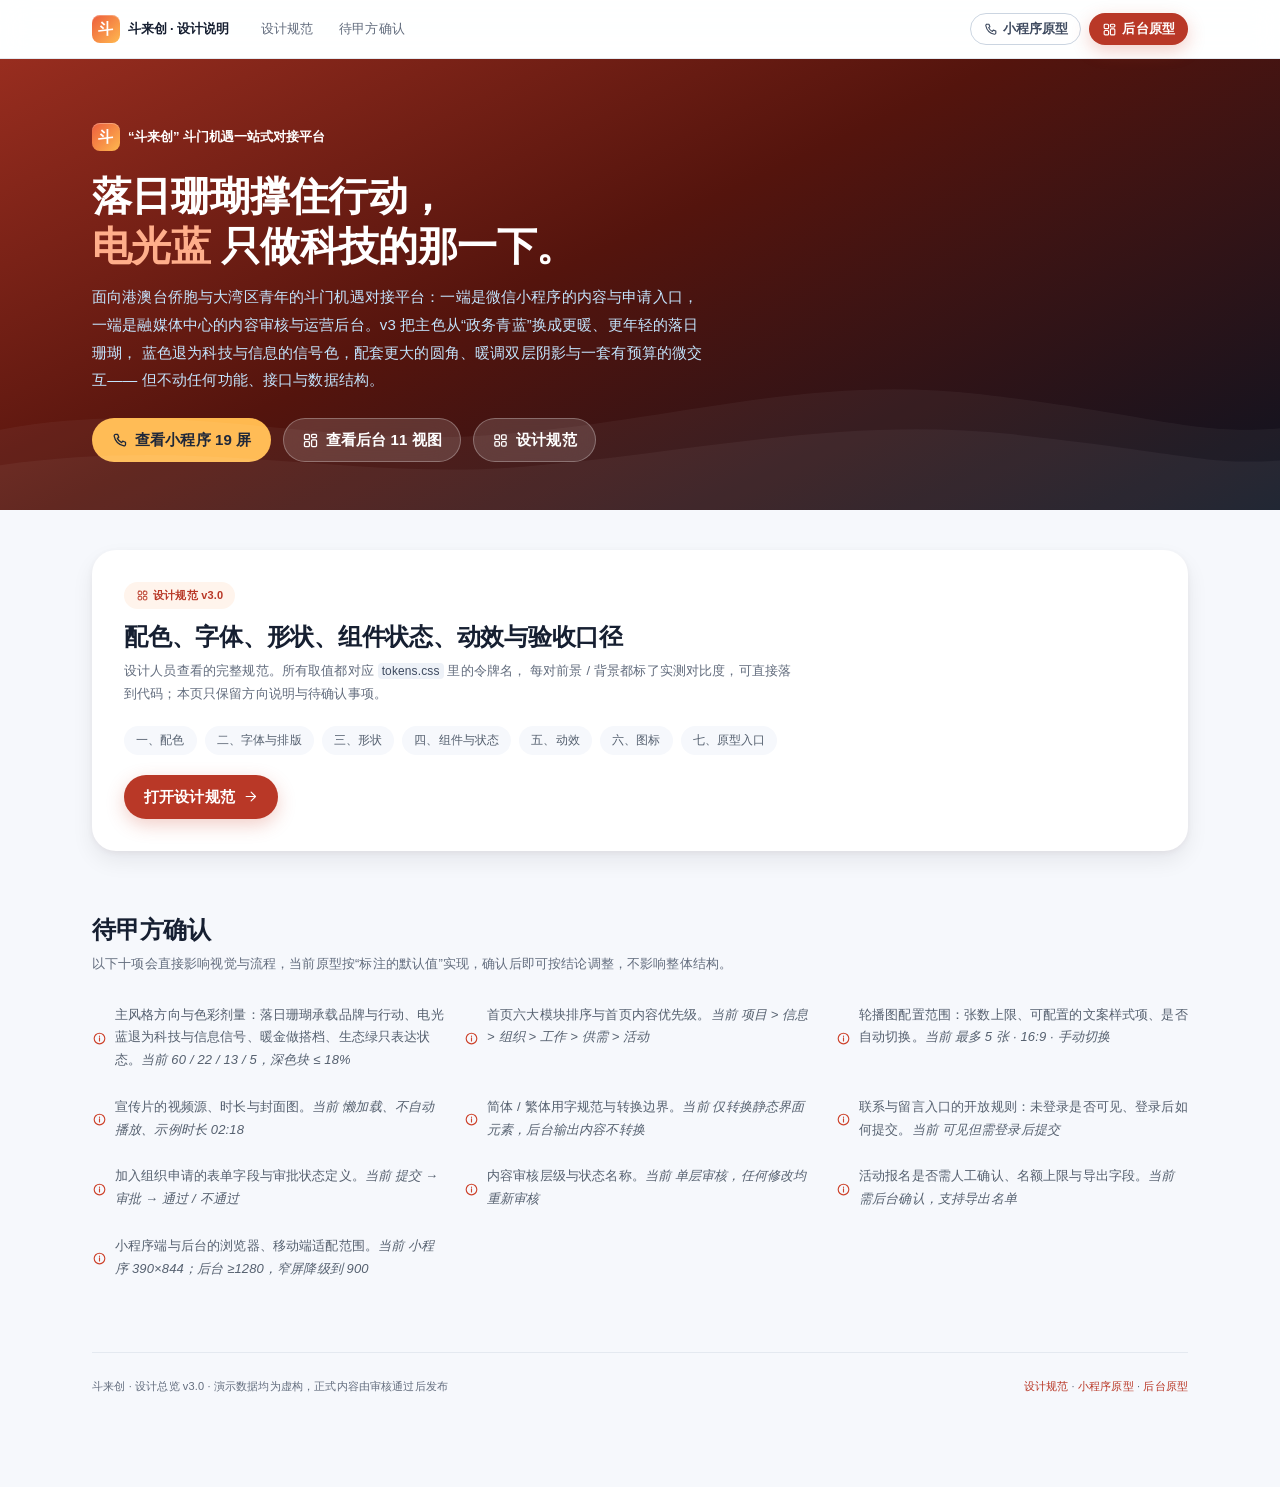
==== commit a26da1d9: "color and theme update" ====
--- a/src/index.html
+++ b/src/index.html
@@ -3,14 +3,15 @@
 <head>
 <meta charset="UTF-8">
 <meta name="viewport" content="width=device-width, initial-scale=1">
-<title>斗来创 · 设计系统 v2.0</title>
+<title>斗来创 · 设计说明</title>
 <!--
-  方向契约
+  方向契约（两端源码头部写有同一份，是所有页面的取舍依据）
   THESIS    一个让大湾区青年看得懂、信得过、愿意迈出第一步的斗门机遇入口；不是政务信息发布页。
-  OWN-WORLD 电光青蓝（#2563EB→#06B6D4）撑起可信与结构，珊瑚橙（#FF6B4A）只给"青年此刻可行动"的位置，
-            生态绿只表达状态；水乡波纹是唯一装饰语言，只出现在头图与图片占位里，不进入内容区。
+  OWN-WORLD 落日珊瑚（#CE442D→#FFB94F）承担全部“青年此刻可行动”的位置，电光蓝（#0E66C8→#3B9CF6）
+            退为科技与信息的信号色，暖金做珊瑚的搭档，生态绿只表达状态；
+            水乡波纹是唯一装饰语言，只出现在头图与图片占位里，不进入内容区。
   STORY     看见斗门 → 找到项目 → 找到信息 → 找到组织 → 找到工作 → 找到供需 → 找到活动 → 留下联系方式。
-  FIRST VIEW 首屏用可配置轮播图说明平台是什么，紧跟六个模块入口与一条宣传片；
+  FIRST VIEW 首屏用可配置轮播图说明平台是什么，紧跟一条“今日在发生”实况条、两张主入口大卡与四个次级入口；
             轮播文案与样式由后台配置，宣传片懒加载、不自动播放。
   FORM      小程序 390×844 内容优先单列；后台深青蓝侧栏 + 浅底工作区，状态先于装饰。
   SCOPE     小程序 19 屏（六大模块 + 账户与对接流程）、后台 11 视图；内容审核为单层。
@@ -21,20 +22,15 @@
 <link rel="stylesheet" href="assets/css/overview.css">
 </head>
 <body>
-
 <nav class="ov-nav">
   <div class="ov-nav-inner">
     <a class="ov-brand" href="index.html">
       <span class="ov-mark">斗</span>
-      <strong>斗来创 · 设计系统 v2.0</strong>
+      <strong>斗来创 · 设计说明</strong>
     </a>
     <div class="ov-nav-links">
-      <a class="ov-nav-link" href="#palette">配色</a>
-      <a class="ov-nav-link" href="#type">字体</a>
-      <a class="ov-nav-link" href="#shape">形状</a>
-      <a class="ov-nav-link" href="#comp">组件</a>
-      <a class="ov-nav-link" href="#motion">动效</a>
-      <a class="ov-nav-link" href="#icons">图标</a>
+      <a class="ov-nav-link" href="design/index.html">设计规范</a>
+      <a class="ov-nav-link" href="#confirm">待甲方确认</a>
     </div>
     <div class="ov-nav-actions">
       <a class="btn btn-secondary btn-sm" href="miniprogram/index.html"><i data-icon="phone"></i>小程序原型</a>
@@ -49,458 +45,71 @@
       <span class="ov-mark">斗</span>
       <strong style="color:var(--on-dark)">“斗来创” 斗门机遇一站式对接平台</strong>
     </div>
-    <h1>电光青蓝撑住可信，<br><em>珊瑚橙</em> 留给青年可行动的那一下。</h1>
+    <h1>落日珊瑚撑住行动，<br><em>电光蓝</em> 只做科技的那一下。</h1>
     <p class="ov-hero-desc">
       面向港澳台侨胞与大湾区青年的斗门机遇对接平台：一端是微信小程序的内容与申请入口，
-      一端是融媒体中心的内容审核与运营后台。v2 把原来的“政务青蓝 + 1px 细线”换成
-      更饱和的品牌蓝、更强的圆角与阴影层级、以及一套有预算的微交互——但不动任何功能、接口与数据结构。
+      一端是融媒体中心的内容审核与运营后台。v3 把主色从“政务青蓝”换成更暖、更年轻的落日珊瑚，
+      蓝色退为科技与信息的信号色，配套更大的圆角、暖调双层阴影与一套有预算的微交互——
+      但不动任何功能、接口与数据结构。
     </p>
     <div class="ov-hero-actions">
       <a class="btn btn-accent" href="miniprogram/index.html"><i data-icon="phone"></i>查看小程序 19 屏</a>
       <a class="btn btn-glass" href="admin/index.html"><i data-icon="dashboard"></i>查看后台 11 视图</a>
-    </div>
-    <div class="ov-hero-stats">
-      <div class="ov-stat"><strong>5</strong><span>色彩阶梯</span></div>
-      <div class="ov-stat"><strong>11</strong><span>字阶</span></div>
-      <div class="ov-stat"><strong>9</strong><span>圆角 · 4 阴影</span></div>
-      <div class="ov-stat"><strong>71</strong><span>线性图标</span></div>
-      <div class="ov-stat"><strong>30</strong><span>界面</span></div>
+      <a class="btn btn-glass" href="design/index.html"><i data-icon="grid"></i>设计规范</a>
     </div>
   </div>
 </header>
 
 <main class="ov-page">
 
-  <section class="ov-section" id="palette">
-    <div class="ov-section-head">
-      <h2>一、配色</h2>
-      <p>
-        60 : 30 : 10 的比例<strong>保留</strong>——它不是造成“政务感”的原因，问题在色相、饱和度和使用位置。
-        色块徽标是对比度：<b>≥ 4.5 : 1</b> 可承载正文，<b>3–4.5 : 1</b> 只可用于大字或图形，
-        <b>&lt; 3 : 1</b> 不可承载任何文字。浅色徽标一律标注“深字”，即用 <code>--ink-900</code> 叠加在该色上的比值。
-      </p>
-    </div>
-<div class="sw-scale">
-  <h3 class="ov-sub">品牌蓝 · 电光青蓝</h3>
-  <p class="ov-sub-desc">承载“可信”与结构：头图底、主行动、链接、选中态。占比 30% 的结构色。</p>
-  <div class="sw-grid">
-    <div class="sw"><div class="sw-chip" style="background:var(--blue-800)"><span class="sw-ratio">白字 16.5</span></div><div class="sw-body"><div class="sw-name">--blue-800</div><div class="sw-hex">#0B1F3A</div><div class="sw-use">深色块：hero 底、深色页头、页脚</div></div></div>
-    <div class="sw"><div class="sw-chip" style="background:var(--blue-700)"><span class="sw-ratio">白字 6.7</span></div><div class="sw-body"><div class="sw-name">--blue-700</div><div class="sw-hex">#1D4ED8</div><div class="sw-use">按钮按压态、正文链接、info 状态</div></div></div>
-    <div class="sw"><div class="sw-chip" style="background:var(--blue-600)"><span class="sw-ratio">白字 5.2</span></div><div class="sw-body"><div class="sw-name">--blue-600</div><div class="sw-hex">#2563EB</div><div class="sw-use">主色：主按钮、选中态、焦点环、品牌渐变起点</div></div></div>
-    <div class="sw"><div class="sw-chip" style="background:var(--blue-500)"><span class="sw-ratio">深字 5.1</span></div><div class="sw-body"><div class="sw-name">--blue-500</div><div class="sw-hex">#3B82F6</div><div class="sw-use">图标主色、hover 提亮，不承载正文</div></div></div>
-    <div class="sw"><div class="sw-chip" style="background:var(--blue-300)"><span class="sw-ratio">深字 10.4</span></div><div class="sw-body"><div class="sw-name">--blue-300</div><div class="sw-hex">#93C5FD</div><div class="sw-use">深底上的次级文字、分割线</div></div></div>
-    <div class="sw"><div class="sw-chip" style="background:var(--blue-100)"><span class="sw-ratio">深字 15.3</span></div><div class="sw-body"><div class="sw-name">--blue-100</div><div class="sw-hex">#DBEAFE</div><div class="sw-use">浅底标签、选中底</div></div></div>
-    <div class="sw"><div class="sw-chip" style="background:var(--blue-50)"><span class="sw-ratio">深字 17.2</span></div><div class="sw-body"><div class="sw-name">--blue-50</div><div class="sw-hex">#EFF6FF</div><div class="sw-use">信息块浅底、选中行底</div></div></div>
-  </div>
-</div>
-<div class="sw-scale">
-  <h3 class="ov-sub">科技青 · 点缀</h3>
-  <p class="ov-sub-desc">只做“适度科技感”的点缀：进度、数据可视化、AI / 智能类标签。不做主按钮底色。</p>
-  <div class="sw-grid">
-    <div class="sw"><div class="sw-chip" style="background:var(--cyan-700)"><span class="sw-ratio">白字 5.4</span></div><div class="sw-body"><div class="sw-name">--cyan-700</div><div class="sw-hex">#0E7490</div><div class="sw-use">青色系正文、青色标签文字</div></div></div>
-    <div class="sw"><div class="sw-chip" style="background:var(--cyan-500)"><span class="sw-ratio">深字 7.7</span></div><div class="sw-body"><div class="sw-name">--cyan-500</div><div class="sw-hex">#06B6D4</div><div class="sw-use">图标、装饰渐变终点、数据可视化，不承载正文</div></div></div>
-    <div class="sw"><div class="sw-chip" style="background:var(--cyan-100)"><span class="sw-ratio">深字 16.7</span></div><div class="sw-body"><div class="sw-name">--cyan-100</div><div class="sw-hex">#CFFAFE</div><div class="sw-use">浅底标签</div></div></div>
-    <div class="sw"><div class="sw-chip" style="background:var(--cyan-50)"><span class="sw-ratio">深字 18.0</span></div><div class="sw-body"><div class="sw-name">--cyan-50</div><div class="sw-hex">#ECFEFF</div><div class="sw-use">最浅底、科技感提示块</div></div></div>
-  </div>
-</div>
-<div class="sw-scale">
-  <h3 class="ov-sub">生态绿 · 状态</h3>
-  <p class="ov-sub-desc">只表达“成功 / 已通过 / 已发布 / 在线”，不再承担装饰。</p>
-  <div class="sw-grid">
-    <div class="sw"><div class="sw-chip" style="background:var(--green-700)"><span class="sw-ratio">白字 5.5</span></div><div class="sw-body"><div class="sw-name">--green-700</div><div class="sw-hex">#047857</div><div class="sw-use">成功 / 已发布 / 已通过的文字与实底按钮</div></div></div>
-    <div class="sw"><div class="sw-chip" style="background:var(--green-600)"><span class="sw-ratio">深字 5.0</span></div><div class="sw-body"><div class="sw-name">--green-600</div><div class="sw-hex">#059669</div><div class="sw-use">图标、进度条，不承载正文</div></div></div>
-    <div class="sw"><div class="sw-chip" style="background:var(--green-500)"><span class="sw-ratio">深字 7.4</span></div><div class="sw-body"><div class="sw-name">--green-500</div><div class="sw-hex">#10B981</div><div class="sw-use">图标辅色、装饰</div></div></div>
-    <div class="sw"><div class="sw-chip" style="background:var(--green-100)"><span class="sw-ratio">深字 16.5</span></div><div class="sw-body"><div class="sw-name">--green-100</div><div class="sw-hex">#D1FAE5</div><div class="sw-use">浅底</div></div></div>
-    <div class="sw"><div class="sw-chip" style="background:var(--green-50)"><span class="sw-ratio">深字 17.8</span></div><div class="sw-body"><div class="sw-name">--green-50</div><div class="sw-hex">#ECFDF5</div><div class="sw-use">成功态浅底</div></div></div>
-  </div>
-</div>
-<div class="sw-scale">
-  <h3 class="ov-sub">珊瑚橙 · 行动</h3>
-  <p class="ov-sub-desc">原 #F28C28 偏黄、灰度高，换成更年轻、更“珊瑚”的橙。10% 的行动色。</p>
-  <div class="sw-grid">
-    <div class="sw"><div class="sw-chip" style="background:var(--orange-700)"><span class="sw-ratio">白字 5.2</span></div><div class="sw-body"><div class="sw-name">--orange-700</div><div class="sw-hex">#C2410C</div><div class="sw-use">唯一可承载白字的橙色：强调文字、实底按钮</div></div></div>
-    <div class="sw"><div class="sw-chip" style="background:var(--orange-600)"><span class="sw-ratio">深字 5.3</span></div><div class="sw-body"><div class="sw-name">--orange-600</div><div class="sw-hex">#EA580C</div><div class="sw-use">按钮按压态、图标、强调数字</div></div></div>
-    <div class="sw"><div class="sw-chip" style="background:var(--orange-500)"><span class="sw-ratio">深字 6.6</span></div><div class="sw-body"><div class="sw-name">--orange-500</div><div class="sw-hex">#FF6B4A</div><div class="sw-use">圆点、进度、装饰，不承载白字</div></div></div>
-    <div class="sw"><div class="sw-chip" style="background:var(--orange-300)"><span class="sw-ratio">深字 14.0</span></div><div class="sw-body"><div class="sw-name">--orange-300</div><div class="sw-hex">#FFD9A8</div><div class="sw-use">深底上的暖色强调：hero 的 em、薪资等数值</div></div></div>
-    <div class="sw"><div class="sw-chip" style="background:var(--orange-100)"><span class="sw-ratio">深字 15.5</span></div><div class="sw-body"><div class="sw-name">--orange-100</div><div class="sw-hex">#FFE4DC</div><div class="sw-use">浅底、暖色标签</div></div></div>
-    <div class="sw"><div class="sw-chip" style="background:var(--orange-50)"><span class="sw-ratio">深字 17.0</span></div><div class="sw-body"><div class="sw-name">--orange-50</div><div class="sw-hex">#FFF1ED</div><div class="sw-use">活动 / 提醒类浅底</div></div></div>
-  </div>
-</div>
-<div class="sw-scale">
-  <h3 class="ov-sub">中性 · 文本与表面</h3>
-  <p class="ov-sub-desc">中性色偏冷（带蓝调），让白底不发灰、深底不发脏。</p>
-  <div class="sw-grid">
-    <div class="sw"><div class="sw-chip" style="background:var(--ink-900)"><span class="sw-ratio">白字 18.7</span></div><div class="sw-body"><div class="sw-name">--ink-900</div><div class="sw-hex">#0B1220</div><div class="sw-use">标题、KPI 数字</div></div></div>
-    <div class="sw"><div class="sw-chip" style="background:var(--ink-700)"><span class="sw-ratio">白字 10.4</span></div><div class="sw-body"><div class="sw-name">--ink-700</div><div class="sw-hex">#334155</div><div class="sw-use">正文</div></div></div>
-    <div class="sw"><div class="sw-chip" style="background:var(--ink-500)"><span class="sw-ratio">白字 5.5</span></div><div class="sw-body"><div class="sw-name">--ink-500</div><div class="sw-hex">#5B6A7E</div><div class="sw-use">次要说明、辅助信息、placeholder</div></div></div>
-    <div class="sw"><div class="sw-chip" style="background:var(--ink-400)"><span class="sw-ratio">深字 5.3</span></div><div class="sw-body"><div class="sw-name">--ink-400</div><div class="sw-hex">#7C8AA0</div><div class="sw-use">图标、装饰；不得用于 14px 以下正文</div></div></div>
-    <div class="sw"><div class="sw-chip" style="background:var(--ink-300)"><span class="sw-ratio">深字 12.6</span></div><div class="sw-body"><div class="sw-name">--ink-300</div><div class="sw-hex">#CBD5E1</div><div class="sw-use">禁用文字、非文本图形</div></div></div>
-    <div class="sw"><div class="sw-chip" style="background:var(--line)"><span class="sw-ratio">深字 15.3</span></div><div class="sw-body"><div class="sw-name">--line</div><div class="sw-hex">#E4E9F0</div><div class="sw-use">1px 分割线，不承载信息</div></div></div>
-    <div class="sw"><div class="sw-chip" style="background:var(--bg)"><span class="sw-ratio">深字 17.6</span></div><div class="sw-body"><div class="sw-name">--bg</div><div class="sw-hex">#F6F8FC</div><div class="sw-use">页面底色</div></div></div>
-    <div class="sw"><div class="sw-chip" style="background:var(--bg-deep)"><span class="sw-ratio">深字 16.7</span></div><div class="sw-body"><div class="sw-name">--bg-deep</div><div class="sw-hex">#EEF2F8</div><div class="sw-use">下沉区域、分段控件槽</div></div></div>
-    <div class="sw"><div class="sw-chip" style="background:var(--surface-2)"><span class="sw-ratio">深字 18.1</span></div><div class="sw-body"><div class="sw-name">--surface-2</div><div class="sw-hex">#FAFBFE</div><div class="sw-use">次级面板、内嵌块</div></div></div>
-  </div>
-</div>
-
-    <div class="spec" style="margin-top:var(--sp-6)">
-      <h4>60 : 30 : 10 的落地方式</h4>
-      <div class="ratio-bar">
-        <span style="flex:60;background:var(--bg);color:var(--ink-700)">60% 中性：表面 / 文本</span>
-        <span style="flex:30;background:var(--blue-600)">30% 品牌蓝 + 科技青</span>
-        <span style="flex:10;background:var(--orange-500);color:var(--ink-900)">10% 珊瑚橙</span>
+  <section class="ov-section ov-lead" id="design-ref">
+    <div class="ref-card">
+      <div class="ref-head">
+        <span class="ref-badge"><i data-icon="grid"></i>设计规范 v3.0</span>
+        <h2>配色、字体、形状、组件状态、动效与验收口径</h2>
+        <p>
+          设计人员查看的完整规范。所有取值都对应 <code>tokens.css</code> 里的令牌名，
+          每对前景 / 背景都标了实测对比度，可直接落到代码；本页只保留方向说明与待确认事项。
+        </p>
       </div>
-      <div class="spec-row"><span class="k">深色块预算</span><span class="v">--blue-800 面积 ≤ 15%（hero / 深色页头）</span></div>
-      <div class="spec-row"><span class="k">橙色白字</span><span class="v">只允许 --orange-700（5.18 : 1）</span></div>
-      <div class="spec-row"><span class="k">深底暖色强调</span><span class="v">--orange-300（blue-800 上 12.38 : 1）</span></div>
-      <div class="spec-row"><span class="k">正文下限</span><span class="v">4.5 : 1　大字（≥ 19px / 700）3 : 1</span></div>
-    </div>
-  </section>
-
-  <section class="ov-section" id="type">
-    <div class="ov-section-head">
-      <h2>二、字体与排版</h2>
-      <p>
-        全系统字体，不引外部字体文件，保证 file:// 离线可用。简体走 PingFang SC / 微软雅黑，
-        繁体走 PingFang TC / 微软正黑——同一套字阶，繁体的行高与字距整体上调一档。
-      </p>
-    </div>
-    <div class="type-list">
-      <div class="type-row"><div class="type-meta"><strong>--fs-display</strong>28px · 700</div><div style="font-size:var(--fs-display);font-weight:700;color:var(--ink-900);line-height:var(--lh-tight);letter-spacing:var(--ls-snug)">湾区机遇，一键对接</div><div class="type-use">页面主标题、空态大标题</div></div>
-      <div class="type-row"><div class="type-meta"><strong>--fs-h1</strong>24px · 700</div><div style="font-size:var(--fs-h1);font-weight:700;color:var(--ink-900);line-height:var(--lh-tight);letter-spacing:var(--ls-snug)">找到项目</div><div class="type-use">屏内一级标题</div></div>
-      <div class="type-row"><div class="type-meta"><strong>--fs-h2</strong>20px · 600</div><div style="font-size:var(--fs-h2);font-weight:600;color:var(--ink-900);line-height:var(--lh-tight);letter-spacing:var(--ls-snug)">珠海市斗门区青年创业大赛</div><div class="type-use">详情页标题、卡片主标题</div></div>
-      <div class="type-row"><div class="type-meta"><strong>--fs-h3</strong>17px · 600</div><div style="font-size:var(--fs-h3);font-weight:600;color:var(--ink-900);line-height:var(--lh-tight);letter-spacing:var(--ls-snug)">报名参加湾区青年创客营</div><div class="type-use">区块标题</div></div>
-      <div class="type-row"><div class="type-meta"><strong>--fs-title</strong>16px · 600</div><div style="font-size:var(--fs-title);font-weight:600;color:var(--ink-900);line-height:var(--lh-tight);letter-spacing:var(--ls-snug)">机会对接 · 项目申报</div><div class="type-use">列表主标题</div></div>
-      <div class="type-row"><div class="type-meta"><strong>--fs-body-lg</strong>15px · 400</div><div style="font-size:var(--fs-body-lg);font-weight:400;color:var(--ink-900);line-height:var(--lh-tight);letter-spacing:var(--ls-snug)">斗门区面向大湾区青年发布 128 个机会</div><div class="type-use">引导语、摘要</div></div>
-      <div class="type-row"><div class="type-meta"><strong>--fs-body</strong>14px · 400</div><div style="font-size:var(--fs-body);font-weight:400;color:var(--ink-900);line-height:var(--lh-tight);letter-spacing:var(--ls-snug)">项目申报截止 6 月 30 日，逾期不再受理。</div><div class="type-use">正文默认</div></div>
-      <div class="type-row"><div class="type-meta"><strong>--fs-caption</strong>12.5px · 400</div><div style="font-size:var(--fs-caption);font-weight:400;color:var(--ink-900);line-height:var(--lh-tight);letter-spacing:var(--ls-snug)">更新时间 2026-06-12 · 来源：斗门区人社局</div><div class="type-use">辅助信息、元数据</div></div>
-      <div class="type-row"><div class="type-meta"><strong>--fs-micro</strong>11.5px · 400</div><div style="font-size:var(--fs-micro);font-weight:400;color:var(--ink-900);line-height:var(--lh-tight);letter-spacing:var(--ls-snug)">仅展示已审核通过的内容</div><div class="type-use">最小正文、脚注</div></div>
-      <div class="type-row"><div class="type-meta"><strong>--fs-tag</strong>11px · 500</div><div style="font-size:var(--fs-tag);font-weight:500;color:var(--ink-900);line-height:var(--lh-tight);letter-spacing:var(--ls-snug)">标签 · 已通过</div><div class="type-use">标签、徽标内文字</div></div>
-      <div class="type-row"><div class="type-meta"><strong>--fs-kpi</strong>30px · 700</div><div style="font-size:var(--fs-kpi);font-weight:700;color:var(--ink-900);line-height:var(--lh-tight);letter-spacing:var(--ls-snug)">1,284</div><div class="type-use">后台 KPI 数字（唯一超出字阶的例外）</div></div>
-    </div>
-
-    <div class="spec-grid" style="margin-top:var(--sp-6)">
-      <div class="spec">
-        <h4>简体 / 繁体同一段话</h4>
-        <p class="lang-pair">找到项目，提交申报，等待审核结果。斗门区面向港澳台侨胞青年开放 128 个机会。</p>
-        <p class="lang-pair lang-hant">找到項目，提交申報，等待審核結果。斗門區面向港澳台僑胞青年開放 128 個機會。</p>
-        <div class="spec-row"><span class="k">简体</span><span class="v">--lh-body 1.75 / --ls-normal .01em</span></div>
-        <div class="spec-row"><span class="k">繁体</span><span class="v">--lh-body 1.85 / --ls-normal .02em</span></div>
-      </div>
-      <div class="spec">
-        <h4>行高与字距令牌</h4>
-        <div class="spec-row"><span class="k">--lh-tight</span><span class="v">1.25 → 1.3</span></div>
-        <div class="spec-row"><span class="k">--lh-snug</span><span class="v">1.45 → 1.5</span></div>
-        <div class="spec-row"><span class="k">--lh-normal</span><span class="v">1.6 → 1.7</span></div>
-        <div class="spec-row"><span class="k">--lh-body</span><span class="v">1.75 → 1.85</span></div>
-        <div class="spec-row"><span class="k">--lh-relaxed</span><span class="v">1.85 → 1.9</span></div>
-        <div class="spec-row"><span class="k">--ls-tight / --ls-snug</span><span class="v">-.015em / -.01em → 0</span></div>
-        <div class="spec-row"><span class="k">--ls-normal / --ls-wide</span><span class="v">.01em / .02em → .02em / .04em</span></div>
-        <div class="spec-row"><span class="k">最小字号</span><span class="v">--fs-micro 11.5 → 12　--fs-tag 11 → 12</span></div>
-      </div>
-    </div>
-  </section>
-
-  <section class="ov-section" id="shape">
-    <div class="ov-section-head">
-      <h2>三、形状：圆角 / 阴影 / 间距</h2>
-      <p>
-        年轻化的主要抓手是“圆角变大、描边退场、阴影变双层”。v1 用 1px 淡线划分一切，看起来像政务官网；
-        v2 让卡片靠阴影浮起，1px 线只留给表格、列表分隔这类确实需要对齐的场合。
-      </p>
-    </div>
-    <div class="spec-grid">
-      <div class="spec">
-        <h4>圆角阶梯</h4>
-        <div class="radius-demo">
-          <div class="radius-box" style="border-radius:var(--r-2xs)">2xs</div>
-          <div class="radius-box" style="border-radius:var(--r-xs)">xs</div>
-          <div class="radius-box" style="border-radius:var(--r-sm)">sm</div>
-          <div class="radius-box" style="border-radius:var(--r-md)">md</div>
-          <div class="radius-box" style="border-radius:var(--r-lg)">lg</div>
-          <div class="radius-box" style="border-radius:var(--r-xl)">xl</div>
-          <div class="radius-box" style="border-radius:var(--r-2xl)">2xl</div>
-          <div class="radius-box" style="border-radius:var(--r-3xl)">3xl</div>
-        </div>
-        <div class="spec-row"><span class="k">按钮 / 输入框</span><span class="v">--r-md 12px</span></div>
-        <div class="spec-row"><span class="k">卡片</span><span class="v">--r-lg 16px</span></div>
-        <div class="spec-row"><span class="k">弹层 / 抽屉</span><span class="v">--r-xl ~ --r-2xl</span></div>
-        <div class="spec-row"><span class="k">标签 / 分段控件</span><span class="v">--r-pill</span></div>
-      </div>
-      <div class="spec">
-        <h4>阴影阶梯（双层、冷调、低透明）</h4>
-        <div class="shadow-demo">
-          <div class="shadow-box" style="box-shadow:var(--sh-1)">卡片默认</div>
-          <div class="shadow-box" style="box-shadow:var(--sh-2)">卡片 hover / 浮层</div>
-          <div class="shadow-box" style="box-shadow:var(--sh-3)">抽屉 / 弹层</div>
-          <div class="shadow-box" style="box-shadow:var(--sh-4)">模态</div>
-        </div>
-        <div class="spec-row"><span class="k">--sh-brand</span><span class="v">主按钮的蓝色辉光</span></div>
-        <div class="spec-row"><span class="k">--sh-warm</span><span class="v">行动按钮的暖色辉光</span></div>
-        <div class="spec-row"><span class="k">同屏上限</span><span class="v">最多 2 种阴影层级</span></div>
-      </div>
-      <div class="spec">
-        <h4>间距（4px 基线）</h4>
-        <div class="sp-demo">
-          <div class="sp-row"><span class="sp-k">--sp-1</span><span class="sp-bar" style="width:var(--sp-1)"></span><span class="sp-v">4px</span></div>
-          <div class="sp-row"><span class="sp-k">--sp-2</span><span class="sp-bar" style="width:var(--sp-2)"></span><span class="sp-v">8px</span></div>
-          <div class="sp-row"><span class="sp-k">--sp-3</span><span class="sp-bar" style="width:var(--sp-3)"></span><span class="sp-v">12px</span></div>
-          <div class="sp-row"><span class="sp-k">--sp-4</span><span class="sp-bar" style="width:var(--sp-4)"></span><span class="sp-v">16px</span></div>
-          <div class="sp-row"><span class="sp-k">--sp-5</span><span class="sp-bar" style="width:var(--sp-5)"></span><span class="sp-v">20px</span></div>
-          <div class="sp-row"><span class="sp-k">--sp-6</span><span class="sp-bar" style="width:var(--sp-6)"></span><span class="sp-v">24px</span></div>
-          <div class="sp-row"><span class="sp-k">--sp-8</span><span class="sp-bar" style="width:var(--sp-8)"></span><span class="sp-v">32px</span></div>
-          <div class="sp-row"><span class="sp-k">--sp-10</span><span class="sp-bar" style="width:var(--sp-10)"></span><span class="sp-v">40px</span></div>
-          <div class="sp-row"><span class="sp-k">--sp-12</span><span class="sp-bar" style="width:var(--sp-12)"></span><span class="sp-v">48px</span></div>
-          <div class="sp-row"><span class="sp-k">--sp-16</span><span class="sp-bar" style="width:var(--sp-16)"></span><span class="sp-v">64px</span></div>
-        </div>
-        <div class="spec-row"><span class="k">页面左右安全边距</span><span class="v">--sp-4 16px</span></div>
-        <div class="spec-row"><span class="k">卡片内边距</span><span class="v">--card-pad 16px</span></div>
-        <div class="spec-row"><span class="k">区块之间</span><span class="v">--sp-6 ~ --sp-8</span></div>
-      </div>
-    </div>
-  </section>
-
-  <section class="ov-section" id="comp">
-    <div class="ov-section-head">
-      <h2>四、组件与状态</h2>
-      <p>
-        每个组件都必须有 default / hover / active / focus-visible / disabled / selected / loading 的完整状态；
-        hover 只在 <code>@media (hover: hover) and (pointer: fine)</code> 下生效，触屏不做 hover。
-      </p>
-    </div>
-    <div class="spec-grid">
-      <div class="spec">
-        <h4>按钮</h4>
-        <div class="demo-row">
-          <button class="btn btn-primary">主要行动</button>
-          <button class="btn btn-accent">立即申报</button>
-          <button class="btn btn-secondary">次要</button>
-          <button class="btn btn-ghost">弱化</button>
-        </div>
-        <div class="demo-row">
-          <button class="btn btn-primary btn-sm">小号 34</button>
-          <button class="btn btn-primary">默认 44</button>
-          <button class="btn btn-primary btn-lg">大号 52</button>
-        </div>
-        <div class="demo-row">
-          <button class="btn btn-primary" disabled>禁用</button>
-          <button class="btn btn-primary is-loading">提交中</button>
-        </div>
-        <div class="spec-row"><span class="k">按压</span><span class="v">scale(--press-scale) + --dur-instant</span></div>
-        <div class="spec-row"><span class="k">可点区域</span><span class="v">≥ 44 × 44px（小号补透明热区）</span></div>
-      </div>
-      <div class="spec">
-        <h4>标签与状态徽标</h4>
-        <div class="demo-row">
-          <span class="tag">默认</span>
-          <span class="tag tag-blue">项目</span>
-          <span class="tag tag-green">已发布</span>
-          <span class="tag tag-orange">即将截止</span>
-          <span class="tag tag-tech">智能推荐</span>
-          <span class="tag tag-outline">标签</span>
-        </div>
-        <div class="demo-row">
-          <span class="status status-approved">已通过</span>
-          <span class="status status-review">审核中</span>
-          <span class="status status-rejected">未通过</span>
-          <span class="status status-draft">草稿</span>
-        </div>
-        <div class="spec-row"><span class="k">标签</span><span class="v">--r-pill / 高 22px / --fs-tag</span></div>
-        <div class="spec-row"><span class="k">状态</span><span class="v">6px 圆点 + 文字，不只靠颜色</span></div>
-      </div>
-      <div class="spec">
-        <h4>输入 / 分段 / 开关</h4>
-        <div class="demo-row">
-          <div class="input-affix" style="width:100%">
-            <i data-icon="search"></i>
-            <input class="input" placeholder="搜索项目、组织或活动">
-          </div>
-        </div>
-        <div class="demo-row">
-          <div class="segmented">
-            <button class="active">全部</button>
-            <button>项目</button>
-            <button>活动</button>
-          </div>
-          <label class="switch"><input type="checkbox" checked></label>
-          <label class="switch"><input type="checkbox"></label>
-        </div>
-        <div class="spec-row"><span class="k">控件高度</span><span class="v">--control-h 44px</span></div>
-        <div class="spec-row"><span class="k">焦点</span><span class="v">--ring（2px 白 + 2px 蓝）</span></div>
-      </div>
-      <div class="spec">
-        <h4>提示与反馈</h4>
-        <div class="demo-row" style="display:block">
-          <div class="notice"><i data-icon="info"></i><span>信息以官方发布为准，平台提供导办，最终结果以主管部门要求为准。</span></div>
-          <div class="notice notice-warn" style="margin-top:8px"><i data-icon="clock"></i><span>该申报将在 3 天后截止。</span></div>
-        </div>
-        <div class="demo-row" style="margin-top:12px">
-          <div class="skeleton" style="height:12px;width:70%;border-radius:var(--r-xs)"></div>
-        </div>
-        <div class="demo-row">
-          <div class="skeleton" style="height:12px;width:45%;border-radius:var(--r-xs)"></div>
-        </div>
-        <div class="spec-row"><span class="k">骨架屏</span><span class="v">只动 background-position</span></div>
-        <div class="spec-row"><span class="k">toast</span><span class="v">--dur-slow / --ease-out，2.6s 后淡出</span></div>
-      </div>
-    </div>
-  </section>
-
-  <section class="ov-section" id="motion">
-    <div class="ov-section-head">
-      <h2>五、动效</h2>
-      <p>
-        动效只回答两个问题：“这一下发生了什么”和“我从哪来、到哪去”。<b>只动 transform 与 opacity</b>，
-        绝不动 width / height / top / left / margin——那会触发重排。下面每一行都可以点一下看效果。
-      </p>
-    </div>
-    <div class="spec-grid">
-      <div class="spec">
-        <h4>时长阶梯</h4>
-        <div class="spec-row"><span class="k">--dur-instant</span><span class="v">80ms · 按压、开关、hover 换色</span></div>
-        <div class="spec-row"><span class="k">--dur-fast</span><span class="v">120ms · 图标位移、tooltip、微反馈</span></div>
-        <div class="spec-row"><span class="k">--dur</span><span class="v">200ms · 按钮、卡片、折叠展开（默认）</span></div>
-        <div class="spec-row"><span class="k">--dur-slow</span><span class="v">300ms · 弹层进出、抽屉、toast</span></div>
-        <div class="spec-row"><span class="k">--dur-slower</span><span class="v">420ms · 页面转场、列表逐项进入的总时长</span></div>
-      </div>
-      <div class="spec">
-        <h4>缓动曲线</h4>
-        <div class="spec-row"><span class="k">--ease</span><span class="v">通用默认</span></div>
-        <div class="spec-row"><span class="k">--ease-out</span><span class="v">进入、弹层、toast</span></div>
-        <div class="spec-row"><span class="k">--ease-in</span><span class="v">退出、收起</span></div>
-        <div class="spec-row"><span class="k">--ease-snap</span><span class="v">开关、分段控件、轮播切换</span></div>
-        <div class="spec-row"><span class="k">禁止</span><span class="v">带回弹的 spring / bounce 曲线</span></div>
-      </div>
-      <div class="spec">
-        <h4>实时演示（点击重放）</h4>
-        <div class="demo-row">
-          <button class="btn btn-secondary btn-sm motion-trigger" data-anim="fade-up">卡片进入</button>
-          <button class="btn btn-secondary btn-sm motion-trigger" data-anim="fade-in">淡入</button>
-          <button class="btn btn-secondary btn-sm motion-trigger" data-anim="toast-in">toast</button>
-        </div>
-        <div class="motion-stage">
-          <div class="motion-box" id="motionBox">斗来创</div>
-        </div>
-        <div class="spec-row"><span class="k">列表 stagger</span><span class="v">--stagger 40ms，最多 8 项</span></div>
-        <div class="spec-row"><span class="k">单次动效上限</span><span class="v">≤ 420ms，同时动画元素 ≤ 8</span></div>
-      </div>
-    </div>
-    <div class="notice notice-neutral" style="margin-top:var(--sp-4)">
-      <i data-icon="eye"></i>
-      <span>
-        <b>降级方案：</b>系统开启“减少动态效果”（<code>prefers-reduced-motion: reduce</code>）时，
-        所有位移、缩放、逐项进入全部取消，只保留 120ms 的纯透明度淡入；轮播不再自动切换。
-        内容与状态变化不依赖动画传达——动画消失后信息必须依然完整。
-      </span>
-    </div>
-  </section>
-
-  <section class="ov-section" id="icons">
-    <div class="ov-section-head">
-      <h2>六、图标</h2>
-      <p>
-        71 个内联 SVG 线性图标，统一 1.75 描边、圆角端点，随 <code>currentColor</code> 取色。
-        不用 emoji 当图标：emoji 在不同系统上字形不一致，也无法跟随主题色。
-      </p>
-    </div>
-    <div class="icon-grid" id="iconGrid"></div>
-  </section>
-
-  <section class="ov-section" id="pages">
-    <div class="ov-section-head">
-      <h2>七、原型入口</h2>
-      <p>两端共用同一套令牌与组件，改一处即两端同步。</p>
-    </div>
-    <div class="page-cards">
-      <a class="page-card" href="miniprogram/index.html">
-        <div class="pc-visual blue">
-          <div class="pc-glyph"><i data-icon="phone"></i><span>390 × 844</span></div>
-          <div class="pc-mini"><i></i><i></i><i></i><i></i></div>
-        </div>
-        <div class="pc-body">
-          <h3>微信小程序 · 19 屏</h3>
-          <p>六大模块入口、各类详情、登录与个人中心、申请与联系方式。首页轮播可后台配置，简繁一键切换。</p>
-          <div class="pc-tags">
-            <span class="tag tag-blue">内容优先单列</span>
-            <span class="tag tag-tech">简 / 繁</span>
-          </div>
-          <div class="pc-go">查看原型 <i data-icon="arrow-right"></i></div>
-        </div>
-      </a>
-      <a class="page-card" href="admin/index.html">
-        <div class="pc-visual deep">
-          <div class="pc-glyph"><i data-icon="dashboard"></i><span>≥ 1280</span></div>
-          <div class="pc-mini"><i></i><i></i><i></i><i></i></div>
-        </div>
-        <div class="pc-body">
-          <h3>运营后台 · 11 视图</h3>
-          <p>内容审核、轮播配置、活动与报名、组织与会员、账号与日志。单层审核，任何修改均重新审核。</p>
-          <div class="pc-tags">
-            <span class="tag tag-gray">深色侧栏</span>
-            <span class="tag tag-gray">状态先于装饰</span>
-          </div>
-          <div class="pc-go">查看原型 <i data-icon="arrow-right"></i></div>
-        </div>
-      </a>
+      <nav class="ref-toc" aria-label="设计规范目录">
+        <a class="ref-chip" href="design/index.html#palette">一、配色</a>
+        <a class="ref-chip" href="design/index.html#type">二、字体与排版</a>
+        <a class="ref-chip" href="design/index.html#shape">三、形状</a>
+        <a class="ref-chip" href="design/index.html#comp">四、组件与状态</a>
+        <a class="ref-chip" href="design/index.html#motion">五、动效</a>
+        <a class="ref-chip" href="design/index.html#icons">六、图标</a>
+        <a class="ref-chip" href="design/index.html#pages">七、原型入口</a>
+      </nav>
+      <a class="ref-go" href="design/index.html">打开设计规范<i data-icon="arrow-right"></i></a>
     </div>
   </section>
 
   <section class="ov-section" id="confirm">
     <div class="ov-section-head">
-      <h2>八、待甲方确认</h2>
+      <h2>待甲方确认</h2>
       <p>以下十项会直接影响视觉与流程，当前原型按“标注的默认值”实现，确认后即可按结论调整，不影响整体结构。</p>
     </div>
     <div class="confirm-list">
-      <div class="confirm-item"><i data-icon="info"></i><span>主风格方向与三色比例：电光青蓝承载可信、生态绿只表达状态、珊瑚橙留给可行动的位置。<em style="font-style:normal;color:var(--ink-400)">当前 60-30-10，深色块 ≤ 15%</em></span></div>
-      <div class="confirm-item"><i data-icon="info"></i><span>首页六大模块排序与首页内容优先级。<em style="font-style:normal;color:var(--ink-400)">当前 项目 &gt; 信息 &gt; 组织 &gt; 工作 &gt; 供需 &gt; 活动</em></span></div>
-      <div class="confirm-item"><i data-icon="info"></i><span>轮播图配置范围：张数上限、可配置的文案样式项、是否自动切换。<em style="font-style:normal;color:var(--ink-400)">当前 最多 5 张 · 16:9 · 手动切换</em></span></div>
-      <div class="confirm-item"><i data-icon="info"></i><span>宣传片的视频源、时长与封面图。<em style="font-style:normal;color:var(--ink-400)">当前 懒加载、不自动播放、示例时长 02:18</em></span></div>
-      <div class="confirm-item"><i data-icon="info"></i><span>简体 / 繁体用字规范与转换边界。<em style="font-style:normal;color:var(--ink-400)">当前 仅转换静态界面元素，后台输出内容不转换</em></span></div>
-      <div class="confirm-item"><i data-icon="info"></i><span>联系与留言入口的开放规则：未登录是否可见、登录后如何提交。<em style="font-style:normal;color:var(--ink-400)">当前：可见但需登录后提交</em></span></div>
-      <div class="confirm-item"><i data-icon="info"></i><span>加入组织申请的表单字段与审批状态定义。<em style="font-style:normal;color:var(--ink-400)">当前：提交 → 审批 → 通过 / 不通过</em></span></div>
-      <div class="confirm-item"><i data-icon="info"></i><span>内容审核层级与状态名称。<em style="font-style:normal;color:var(--ink-400)">当前：单层审核，任何修改均重新审核</em></span></div>
-      <div class="confirm-item"><i data-icon="info"></i><span>活动报名是否需人工确认、名额上限与导出字段。<em style="font-style:normal;color:var(--ink-400)">当前：需后台确认，支持导出名单</em></span></div>
-      <div class="confirm-item"><i data-icon="info"></i><span>小程序端与后台的浏览器、移动端适配范围。<em style="font-style:normal;color:var(--ink-400)">当前：小程序 390×844；后台 ≥1280，窄屏降级到 900</em></span></div>
+      <div class="confirm-item"><i data-icon="info"></i><span>主风格方向与色彩剂量：落日珊瑚承载品牌与行动、电光蓝退为科技与信息信号、暖金做搭档、生态绿只表达状态。<em>当前 60 / 22 / 13 / 5，深色块 ≤ 18%</em></span></div>
+      <div class="confirm-item"><i data-icon="info"></i><span>首页六大模块排序与首页内容优先级。<em>当前 项目 &gt; 信息 &gt; 组织 &gt; 工作 &gt; 供需 &gt; 活动</em></span></div>
+      <div class="confirm-item"><i data-icon="info"></i><span>轮播图配置范围：张数上限、可配置的文案样式项、是否自动切换。<em>当前 最多 5 张 · 16:9 · 手动切换</em></span></div>
+      <div class="confirm-item"><i data-icon="info"></i><span>宣传片的视频源、时长与封面图。<em>当前 懒加载、不自动播放、示例时长 02:18</em></span></div>
+      <div class="confirm-item"><i data-icon="info"></i><span>简体 / 繁体用字规范与转换边界。<em>当前 仅转换静态界面元素，后台输出内容不转换</em></span></div>
+      <div class="confirm-item"><i data-icon="info"></i><span>联系与留言入口的开放规则：未登录是否可见、登录后如何提交。<em>当前 可见但需登录后提交</em></span></div>
+      <div class="confirm-item"><i data-icon="info"></i><span>加入组织申请的表单字段与审批状态定义。<em>当前 提交 → 审批 → 通过 / 不通过</em></span></div>
+      <div class="confirm-item"><i data-icon="info"></i><span>内容审核层级与状态名称。<em>当前 单层审核，任何修改均重新审核</em></span></div>
+      <div class="confirm-item"><i data-icon="info"></i><span>活动报名是否需人工确认、名额上限与导出字段。<em>当前 需后台确认，支持导出名单</em></span></div>
+      <div class="confirm-item"><i data-icon="info"></i><span>小程序端与后台的浏览器、移动端适配范围。<em>当前 小程序 390×844；后台 ≥1280，窄屏降级到 900</em></span></div>
     </div>
   </section>
 
   <footer class="ov-foot">
-    <span>斗来创 · 设计系统 v2.0 · 演示数据均为虚构，正式内容由审核通过后发布</span>
-    <span><a class="link" href="miniprogram/index.html">小程序原型</a> · <a class="link" href="admin/index.html">后台原型</a></span>
+    <span>斗来创 · 设计总览 v3.0 · 演示数据均为虚构，正式内容由审核通过后发布</span>
+    <span><a class="link" href="design/index.html">设计规范</a> · <a class="link" href="miniprogram/index.html">小程序原型</a> · <a class="link" href="admin/index.html">后台原型</a></span>
   </footer>
 </main>
 
 <script src="assets/js/icons.js"></script>
-<script>
-  (function () {
-    var grid = document.getElementById('iconGrid');
-    if (grid && window.DLC && window.DLC.icons) {
-      var names = Object.keys(window.DLC.icons).sort();
-      grid.innerHTML = names.map(function (n) {
-        return '<div class="icon-cell"><i data-icon="' + n + '"></i><span>' + n + '</span></div>';
-      }).join('');
-      window.DLC.hydrateIcons(grid);
-    }
-
-    var box = document.getElementById('motionBox');
-    var reduce = window.matchMedia('(prefers-reduced-motion: reduce)');
-    Array.prototype.forEach.call(document.querySelectorAll('.motion-trigger'), function (btn) {
-      btn.addEventListener('click', function () {
-        var name = btn.getAttribute('data-anim');
-        box.classList.remove('anim-up', 'anim-in', 'demo-toast');
-        void box.offsetWidth;
-        box.style.animation = 'none';
-        void box.offsetWidth;
-        box.style.animation = '';
-        if (reduce.matches) {
-          box.classList.add('anim-in');
-        } else if (name === 'toast-in') {
-          box.classList.add('demo-toast');
-        } else {
-          box.classList.add(name === 'fade-in' ? 'anim-in' : 'anim-up');
-        }
-      });
-    });
-  })();
-</script>
 </body>
 </html>
--- a/src/assets/css/tokens.css
+++ b/src/assets/css/tokens.css
@@ -1,26 +1,43 @@
 /* =========================================================
    斗来创 · 设计令牌 (Design Tokens)
-   v2.0 · 电光青蓝 / 薄荷青 / 珊瑚橙
+   v3.0 · 湾区落日 · 电光
+     品牌暖 = 珊瑚（行动）  科技冷 = 电光蓝（信息）  结构 = 深墨  语义 = 绿
    规范见 DESIGN.md 第三～六章；页面样式不得写裸值
    ========================================================= */
 :root {
-  /* ---------- 原语 · 品牌蓝（电光青蓝） ---------- */
-  --blue-800: #0B1F3A;
-  --blue-700: #1D4ED8;
-  --blue-600: #2563EB;
-  --blue-500: #3B82F6;
-  --blue-300: #93C5FD;
-  --blue-200: #BFDBFE;
-  --blue-100: #DBEAFE;
-  --blue-50: #EFF6FF;
-
-  /* ---------- 原语 · 科技青（新增） ---------- */
-  --cyan-700: #0E7490;
-  --cyan-500: #06B6D4;
-  --cyan-100: #CFFAFE;
-  --cyan-50: #ECFEFF;
-
-  /* ---------- 原语 · 生态绿 ---------- */
+  /* ---------- 原语 · 珊瑚（品牌 / 行动） ---------- */
+  --coral-950: #54140D;
+  --coral-900: #752017;
+  --coral-800: #982D1F;
+  --coral-700: #B93827;
+  --coral-600: #CE442D;
+  --coral-500: #ED5D3D;
+  --coral-400: #FF825B;
+  --coral-300: #FFAE8B;
+  --coral-200: #FFD0B8;
+  --coral-100: #FFE6D6;
+  --coral-50: #FFF4EC;
+
+  /* ---------- 原语 · 琥珀（日落渐变第二停 / 高亮） ---------- */
+  --amber-700: #A95C00;
+  --amber-600: #DA7F00;
+  --amber-500: #F59900;
+  --amber-400: #FFB94F;
+  --amber-200: #FFDFA8;
+  --amber-50: #FFF5E1;
+
+  /* ---------- 原语 · 电光蓝（科技 / 信息，已从行动色降级） ---------- */
+  --blue-800: #174A92;
+  --blue-700: #0E66C8;
+  --blue-600: #1980E8;
+  --blue-500: #3B9CF6;
+  --blue-400: #6DB8F9;
+  --blue-300: #9FD2FB;
+  --blue-200: #C3E4FD;
+  --blue-100: #D0ECFF;
+  --blue-50: #ECF9FF;
+
+  /* ---------- 原语 · 生态绿（仅语义成功，禁止装饰性使用） ---------- */
   --green-800: #065F46;
   --green-700: #047857;
   --green-600: #059669;
@@ -28,40 +45,32 @@
   --green-100: #D1FAE5;
   --green-50: #ECFDF5;
 
-  /* ---------- 原语 · 珊瑚橙 ---------- */
-  --orange-800: #9A3412;
-  --orange-700: #C2410C;
-  --orange-600: #EA580C;
-  --orange-500: #FF6B4A;
-  --orange-400: #FF8A6B;
-  --orange-300: #FFD9A8;
-  --orange-100: #FFE4DC;
-  --orange-50: #FFF1ED;
-
-  /* ---------- 原语 · 中性 ---------- */
-  --ink-900: #0B1220;
-  --ink-800: #1E293B;
-  --ink-700: #334155;
-  --ink-600: #475569;
-  --ink-500: #5B6A7E;
-  --ink-400: #7C8AA0;
-  --ink-300: #CBD5E1;
-  --ink-200: #E2E8F0;
+  /* ---------- 原语 · 中性（深墨带蓝紫倾向，自带科技冷感） ---------- */
+  --ink-950: #0D1321;
+  --ink-900: #161F31;
+  --ink-800: #273348;
+  --ink-700: #3F4B60;
+  --ink-600: #55606F;
+  --ink-500: #636D7E;
+  --ink-400: #9099A6;
+  --ink-300: #BEC5CD;
+  --ink-200: #DADEE5;
+  --ink-100: #EDF0F4;
   --line: #E4E9F0;
   --line-strong: #CBD5E1;
-  --border-control: #7C8AA0;
+  --border-control: var(--ink-400);
   --bg: #F6F8FC;
   --bg-deep: #EEF2F8;
   --surface: #FFFFFF;
   --surface-2: #FAFBFE;
-  --surface-inverse: #0B1220;
+  --surface-inverse: var(--ink-950);
   --on-dark: #FFFFFF;
 
   /* ---------- 原语 · 状态色 ---------- */
   --success: #047857;
   --success-50: #ECFDF5;
-  --info: #1D4ED8;
-  --info-50: #EFF6FF;
+  --info: var(--blue-700);
+  --info-50: var(--blue-50);
   --warn: #B45309;
   --warn-700: #92400E;
   --warn-100: #FDE68A;
@@ -79,30 +88,45 @@
   --r-md: 12px;
   --r-lg: 16px;
   --r-xl: 20px;
-  --r-2xl: 28px;
+  --r-2xl: 24px;
   --r-3xl: 32px;
   --r-pill: 999px;
 
-  /* ---------- 阴影：双层、冷调、低透明度 ---------- */
-  --sh-1: 0 1px 2px rgba(11, 18, 32, .04), 0 1px 3px rgba(11, 18, 32, .06);
-  --sh-2: 0 2px 6px rgba(11, 18, 32, .05), 0 8px 20px rgba(11, 18, 32, .07);
-  --sh-3: 0 8px 20px rgba(11, 18, 32, .08), 0 20px 44px rgba(11, 18, 32, .12);
-  --sh-4: 0 24px 64px rgba(8, 16, 32, .18);
-  --sh-brand: 0 6px 18px rgba(37, 99, 235, .22);
-  --sh-warm: 0 6px 18px rgba(255, 107, 74, .22);
-  --ring: 0 0 0 2px var(--surface), 0 0 0 4px var(--blue-600);
+  /* ---------- 阴影：暖调双层 + 品牌柔光（v3.0 由冷灰转暖） ---------- */
+  --sh-1: 0 1px 2px rgba(84, 20, 13, .04), 0 2px 4px rgba(13, 19, 33, .05);
+  --sh-2: 0 2px 6px rgba(84, 20, 13, .05), 0 10px 22px rgba(13, 19, 33, .07);
+  --sh-3: 0 8px 20px rgba(84, 20, 13, .07), 0 22px 48px rgba(13, 19, 33, .12);
+  --sh-4: 0 24px 64px rgba(13, 19, 33, .20);
+  --sh-brand: 0 6px 18px rgba(206, 68, 45, .26);
+  --sh-warm: 0 6px 18px rgba(245, 153, 0, .24);
+  --sh-glow: 0 8px 28px -8px rgba(237, 93, 61, .45);
+  --sh-tech: 0 8px 28px -8px rgba(59, 156, 246, .40);
+  --ring: 0 0 0 2px var(--surface), 0 0 0 4px var(--coral-600);
+  --ring-tech: 0 0 0 2px var(--surface), 0 0 0 4px var(--blue-500);
 
   /* ---------- 描边 ---------- */
   --bw-hairline: 1px;
   --bw-control: 1px;
   --bw-control-focus: 1.5px;
   --bw-selected: 2px;
+  --hair-on-dark: 1px solid rgba(255, 255, 255, .10);
 
   /* ---------- 渐变 ---------- */
-  --grad-brand: linear-gradient(135deg, #2563EB 0%, #06B6D4 100%);
-  --grad-warm: linear-gradient(135deg, #FF6B4A 0%, #FFB020 100%);
-  --grad-ink: linear-gradient(180deg, rgba(11, 18, 32, 0) 0%, rgba(11, 18, 32, .72) 100%);
-  --grad-hero: linear-gradient(155deg, #1D4ED8 0%, #0B1F3A 58%, #0B1220 100%);
+  --grad-brand: linear-gradient(135deg, #ED5D3D 0%, #FFB94F 100%);
+  --grad-sunset: linear-gradient(160deg, #FFB94F 0%, #ED5D3D 45%, #982D1F 100%);
+  --grad-tech: linear-gradient(150deg, #3B9CF6 0%, #0E66C8 55%, #0D1321 100%);
+  --grad-warm: linear-gradient(135deg, #ED5D3D 0%, #FFB94F 100%);
+  --grad-ink: linear-gradient(180deg, rgba(13, 19, 33, 0) 0%, rgba(13, 19, 33, .78) 100%);
+  --grad-hero: linear-gradient(155deg, #982D1F 0%, #54140D 45%, #0D1321 100%);
+  --grad-glass: linear-gradient(180deg, rgba(255, 255, 255, .78) 0%, rgba(255, 255, 255, .62) 100%);
+  /* 承载白字的卡片底色：起点也要满足白字 ≥ 4.5:1 */
+  --grad-feat-warm: linear-gradient(150deg, #CE442D 0%, #982D1F 58%, #54140D 100%);
+  --grad-feat-tech: linear-gradient(150deg, #0E66C8 0%, #174A92 58%, #0D1321 100%);
+  /* night surfaces: dark tech base + warm bloom, keeps white text >= 15:1 */
+  --grad-night: linear-gradient(165deg, #273348 0%, #161F31 45%, #0D1321 100%);
+  --grad-night-glow:
+    radial-gradient(120% 85% at 88% -8%, rgba(237, 93, 61, .40) 0%, rgba(237, 93, 61, 0) 62%),
+    linear-gradient(165deg, #273348 0%, #161F31 45%, #0D1321 100%);
 
   /* ---------- 间距（4px 基线） ---------- */
   --sp-1: 4px;
@@ -128,10 +152,10 @@
   --fs-h2: 20px;
   --fs-h3: 17px;
   --fs-title: 16px;
-  --fs-body-lg: 15px;
-  --fs-body: 14px;
-  --fs-caption: 12.5px;
-  --fs-micro: 11.5px;
+  --fs-body-lg: 16px;
+  --fs-body: 15px;
+  --fs-caption: 13px;
+  --fs-micro: 12px;
   --fs-tag: 11px;
   --fs-kpi: 30px;
   --fs-hero: 40px;   /* 仅设计总览页大标题，业务页面不得使用 */
@@ -167,23 +191,38 @@
   --text-1: var(--ink-900);
   --text-2: var(--ink-700);
   --text-3: var(--ink-500);
+  --text-meta: var(--ink-500);
   --text-disabled: var(--ink-400);
   --surface-1: var(--surface);
   --surface-inset: var(--surface-2);
   --surface-sunken: var(--bg-deep);
+  --surface-dark: var(--ink-950);
   --border-hairline: var(--line);
-  --action: var(--blue-600);
-  --action-press: var(--blue-700);
-  --accent: var(--orange-700);
-  --accent-press: var(--orange-600);
-  --tech: var(--cyan-500);
+  --action: var(--coral-700);
+  --action-press: var(--coral-800);
+  --action-soft: var(--coral-50);
+  --action-soft-2: var(--coral-100);
+  --action-soft-ink: var(--coral-700);
+  --on-action: #FFFFFF;
+  --accent: var(--amber-400);
+  --accent-press: var(--amber-600);
+  --accent-ink: var(--amber-700);
+  --on-accent: var(--ink-900);
+  --tech: var(--blue-500);
+  --tech-ink: var(--blue-700);
+  --tech-soft: var(--blue-50);
+  --live: var(--blue-500);
+  --on-dark-2: rgba(255, 255, 255, .72);
+  --on-dark-3: rgba(255, 255, 255, .55);
   --focus-ring: var(--ring);
 
   /* ---------- 组件层 ---------- */
   --control-h: 44px;
-  --btn-radius: var(--r-md);
-  --card-radius: var(--r-lg);
+  --btn-radius: var(--r-pill);
+  --card-radius: var(--r-xl);
   --card-pad: var(--sp-4);
+  --glass-blur: 16px;
+  --dot-field: radial-gradient(circle at 1px 1px, rgba(255, 255, 255, .16) 1px, transparent 0);
 
   /* 层级 */
   --z-sticky: 20;
@@ -191,6 +230,26 @@
   --z-drawer: 60;
   --z-modal: 80;
   --z-toast: 100;
+}
+
+/* 小程序表面层：暖白纸感画布。后台 CMS 不继承，保持冷色专业观感。 */
+.device {
+  --bg: #FBF8F4;
+  --bg-deep: #F5F0EA;
+  --surface-2: #FCFAF7;
+  --line: #EDE7DF;
+  --line-strong: #DCD4C9;
+  --ring: 0 0 0 2px var(--surface), 0 0 0 4px var(--coral-500);
+}
+
+/* 后台 CMS：行动色保持冷色，避免暖色削弱管理端的秩序感。 */
+.admin-shell {
+  --action: var(--blue-700);
+  --action-press: var(--blue-800);
+  --action-soft: var(--blue-50);
+  --action-soft-2: var(--blue-100);
+  --action-soft-ink: var(--blue-700);
+  --ring: 0 0 0 2px var(--surface), 0 0 0 4px var(--blue-600);
 }
 
 /* 繁体脚本笔画更密：行高、字距、最小字号各上调一档。
--- a/src/assets/css/base.css
+++ b/src/assets/css/base.css
@@ -28,9 +28,9 @@
 button { background: none; border: 0; padding: 0; cursor: pointer; }
 a { color: inherit; text-decoration: none; }
 table { border-collapse: collapse; width: 100%; }
-:focus-visible { outline: 2px solid var(--blue-600); outline-offset: 2px; }
-
-::selection { background: var(--blue-100); color: var(--blue-800); }
+:focus-visible { outline: 2px solid var(--action); outline-offset: 2px; }
+
+::selection { background: var(--coral-100); color: var(--coral-800); }
 
 /* 滚动条 */
 .scroll-y { overflow-y: auto; }
@@ -84,7 +84,7 @@
 .mb-3 { margin-bottom: var(--sp-3); }
 .mb-4 { margin-bottom: var(--sp-4); }
 .muted { color: var(--ink-500); }
-.dim { color: var(--ink-400); }
+.dim { color: var(--ink-500); }
 .strong { font-weight: 600; color: var(--ink-900); }
 .small { font-size: var(--fs-caption); }
 .tiny { font-size: var(--fs-tag); }
@@ -120,30 +120,30 @@
 .btn i[data-icon] { font-size: 17px; }
 
 /* 变体只替换色值，尺寸与状态逻辑共用 */
-.btn-primary { background: var(--action); color: var(--on-dark); }
-.btn-accent { background: var(--accent); color: var(--on-dark); }
+.btn-primary { background: var(--action); color: var(--on-action); box-shadow: var(--sh-brand); }
+.btn-accent { background: var(--accent); color: var(--on-accent); }
 .btn-secondary { background: var(--surface); border-color: var(--line-strong); color: var(--ink-700); }
 .btn-ghost { background: transparent; color: var(--ink-600); }
-.btn-soft { background: var(--blue-50); color: var(--blue-700); }
+.btn-soft { background: var(--action-soft); color: var(--action-soft-ink); }
 .btn-danger { background: var(--danger); color: var(--on-dark); }
 .btn-danger-soft { background: var(--danger-50); color: var(--danger-700); }
 .btn-green { background: var(--green-700); color: var(--on-dark); }
-.btn-glass { background: rgba(255, 255, 255, .14); color: var(--on-dark); border-color: rgba(255, 255, 255, .28); backdrop-filter: blur(12px); }
+.btn-glass { background: rgba(255, 255, 255, .14); color: var(--on-dark); border-color: rgba(255, 255, 255, .28); backdrop-filter: blur(var(--glass-blur)); }
 
 /* hover 仅精细指针生效：触屏不实现，避免点击后卡在 hover 态 */
 @media (hover: hover) and (pointer: fine) {
-  .btn-primary:hover { background: var(--action-press); box-shadow: var(--sh-brand); transform: translateY(-1px); }
+  .btn-primary:hover { background: var(--action-press); box-shadow: var(--sh-glow); transform: translateY(-1px); }
   .btn-accent:hover { background: var(--accent-press); box-shadow: var(--sh-warm); transform: translateY(-1px); }
-  .btn-secondary:hover { border-color: var(--blue-300); color: var(--blue-700); background: var(--blue-50); }
+  .btn-secondary:hover { border-color: var(--coral-300); color: var(--action-press); background: var(--action-soft); }
   .btn-ghost:hover { background: var(--bg-deep); color: var(--ink-900); }
-  .btn-soft:hover { background: var(--blue-100); }
+  .btn-soft:hover { background: var(--action-soft-2); }
   .btn-danger:hover { background: var(--danger-800); }
   .btn-green:hover { background: var(--green-800); }
   .btn-glass:hover { background: rgba(255, 255, 255, .22); }
 }
 
 /* 按压只缩不位移，松开由 --ease-out 收回 */
-.btn:active { transform: scale(var(--press-scale)); }
+.btn:active { transform: scale(var(--press-scale)); box-shadow: none; }
 .btn:focus-visible { outline: none; box-shadow: var(--ring); }
 .btn:disabled,
 .btn[aria-disabled="true"] {
@@ -171,7 +171,7 @@
   .btn-glass { background: rgba(11, 18, 32, .55); }
 }
 
-.btn-sm { height: 32px; padding: 0 12px; font-size: var(--fs-caption); border-radius: var(--r-md); gap: 5px; }
+.btn-sm { height: 32px; padding: 0 12px; font-size: var(--fs-caption); border-radius: var(--r-pill); gap: 5px; }
 .btn-sm i[data-icon] { font-size: 15px; }
 .btn-lg { height: 48px; padding: 0 24px; font-size: var(--fs-body-lg); border-radius: var(--btn-radius); }
 .btn-block { width: 100%; }
@@ -197,24 +197,34 @@
 .icon-btn.light { color: rgba(255, 255, 255, .9); }
 
 .link {
-  color: var(--blue-600);
+  color: var(--action);
   font-weight: 500;
   cursor: pointer;
   transition: color var(--dur-fast) var(--ease);
 }
 .link:focus-visible { outline: none; box-shadow: var(--ring); border-radius: var(--r-xs); }
 @media (hover: hover) and (pointer: fine) {
-  .link:hover { color: var(--blue-700); text-decoration: underline; text-underline-offset: 3px; }
-  .link-more:hover { color: var(--blue-600); }
+  .link:hover { color: var(--action-press); text-decoration: underline; text-underline-offset: 3px; }
+  .link-more:hover { color: var(--action); }
 }
 .link-more {
   display: inline-flex;
   align-items: center;
   gap: 2px;
+  height: 28px;
+  padding: 0 var(--sp-2) 0 var(--sp-3);
+  border-radius: var(--r-pill);
+  background: var(--surface);
+  box-shadow: var(--sh-1);
   font-size: var(--fs-caption);
-  color: var(--ink-500);
-  font-weight: 500;
-}
+  color: var(--ink-600);
+  font-weight: 600;
+  transition: background-color var(--dur-fast) var(--ease-out),
+              color var(--dur-fast) var(--ease-out),
+              box-shadow var(--dur-fast) var(--ease-out);
+}
+.link-more:hover { color: var(--action); box-shadow: var(--sh-2); }
+.link-more:active { transform: scale(.97); }
 .link-more i[data-icon] { font-size: 14px; }
 
 /* ---------- 标签 / 状态 ---------- */
@@ -233,8 +243,9 @@
 }
 .tag-blue { background: var(--blue-50); color: var(--blue-700); }
 .tag-green { background: var(--green-50); color: var(--green-700); }
-.tag-orange { background: var(--orange-50); color: var(--orange-700); }
-.tag-tech { background: var(--cyan-50); color: var(--cyan-700); }
+.tag-coral { background: var(--coral-50); color: var(--coral-700); }
+.tag-amber { background: var(--amber-50); color: var(--amber-700); }
+.tag-tech { background: var(--blue-50); color: var(--blue-700); }
 .tag-gray { background: var(--surface-sunken); color: var(--ink-500); }
 .tag-red { background: var(--danger-50); color: var(--danger-700); }
 .tag-warn { background: var(--warn-50); color: var(--warn-700); }
@@ -246,9 +257,9 @@
   cursor: pointer;
   transition: background-color var(--dur-fast) var(--ease), color var(--dur-fast) var(--ease);
 }
-.tag-click[aria-selected="true"] { background: var(--blue-600); color: var(--on-dark); }
+.tag-click[aria-selected="true"] { background: var(--action); color: var(--on-action); }
 @media (hover: hover) and (pointer: fine) {
-  .tag-click:hover { background: var(--blue-100); color: var(--blue-700); }
+  .tag-click:hover { background: var(--action-soft-2); color: var(--action-soft-ink); }
 }
 
 .status {
@@ -287,11 +298,12 @@
   height: 18px;
   padding: 0 5px;
   border-radius: var(--r-pill);
-  background: var(--orange-500);
-  color: var(--ink-900);
+  background: var(--action);
+  color: var(--on-action);
   font-size: var(--fs-tag);
   font-weight: 700;
   font-family: var(--font-num);
+  box-shadow: var(--sh-brand);
 }
 
 /* ---------- 卡片 ---------- */
@@ -337,7 +349,7 @@
   padding: 0 14px;
   background: var(--surface);
   border: 1px solid var(--border-control);
-  border-radius: var(--r-md);
+  border-radius: var(--r-lg);
   font-size: var(--fs-body);
   color: var(--ink-900);
   transition: border-color var(--dur-fast) var(--ease), box-shadow var(--dur-fast) var(--ease);
@@ -346,11 +358,11 @@
 .textarea { height: auto; min-height: 104px; padding: 12px 14px; line-height: 1.75; resize: vertical; }
 .input::placeholder, .textarea::placeholder { color: var(--ink-500); }
 @media (hover: hover) and (pointer: fine) {
-  .input:hover, .select:hover, .textarea:hover { border-color: var(--ink-400); }
+  .input:hover, .select:hover, .textarea:hover { border-color: var(--ink-500); }
 }
 .input:focus, .select:focus, .textarea:focus {
-  border-color: var(--blue-600);
-  box-shadow: inset 0 0 0 1px var(--blue-600), 0 0 0 3px rgba(37, 99, 235, .18);
+  border-color: var(--action);
+  box-shadow: inset 0 0 0 1px var(--action), 0 0 0 3px rgba(206, 68, 45, .18);
 }
 .input:disabled, .select:disabled, .textarea:disabled {
   background: var(--surface-sunken);
@@ -366,20 +378,20 @@
   background-repeat: no-repeat;
   background-position: right 12px center;
 }
-.hint { font-size: 12px; color: var(--ink-400); line-height: 1.6; }
+.hint { font-size: 12px; color: var(--ink-500); line-height: 1.6; }
 .err-msg { font-size: 12px; color: var(--danger); display: flex; align-items: center; gap: 4px; }
 .err-msg i[data-icon] { font-size: 14px; }
 .field.has-error .input, .field.has-error .select, .field.has-error .textarea { border-color: var(--danger); }
 .input-affix { position: relative; display: flex; align-items: center; }
-.input-affix i[data-icon] { position: absolute; left: 12px; font-size: 18px; color: var(--ink-400); pointer-events: none; }
+.input-affix i[data-icon] { position: absolute; left: 12px; font-size: 18px; color: var(--ink-500); pointer-events: none; }
 .input-affix .input { padding-left: 38px; }
-.input-affix .affix-right { position: absolute; right: 12px; font-size: 18px; color: var(--ink-400); }
+.input-affix .affix-right { position: absolute; right: 12px; font-size: 18px; color: var(--ink-500); }
 
 .check { display: flex; align-items: flex-start; gap: 9px; cursor: pointer; font-size: 13px; color: var(--ink-600); line-height: 1.6; }
 .check input { appearance: none; width: 20px; height: 20px; margin: 0; border: 1.5px solid var(--border-control); border-radius: var(--r-xs); background: var(--surface); flex: none; cursor: pointer; transition: background-color var(--dur-fast) var(--ease), border-color var(--dur-fast) var(--ease); }
-.check input:checked { background: var(--blue-600); border-color: var(--blue-600); background-image: url("data:image/svg+xml,%3Csvg xmlns='http://www.w3.org/2000/svg' width='12' height='12' viewBox='0 0 24 24' fill='none' stroke='white' stroke-width='3' stroke-linecap='round' stroke-linejoin='round'%3E%3Cpath d='m5 12.5 4.5 4.5L19 7'/%3E%3C/svg%3E"); background-repeat: no-repeat; background-position: center; }
+.check input:checked { background: var(--action); border-color: var(--action); background-image: url("data:image/svg+xml,%3Csvg xmlns='http://www.w3.org/2000/svg' width='12' height='12' viewBox='0 0 24 24' fill='none' stroke='white' stroke-width='3' stroke-linecap='round' stroke-linejoin='round'%3E%3Cpath d='m5 12.5 4.5 4.5L19 7'/%3E%3C/svg%3E"); background-repeat: no-repeat; background-position: center; }
 .check input:focus-visible { box-shadow: var(--ring); }
-.check a { color: var(--blue-600); }
+.check a { color: var(--action); }
 
 .switch { position: relative; display: inline-flex; width: 44px; height: 26px; flex: none; }
 .switch input {
@@ -406,7 +418,7 @@
   box-shadow: var(--sh-1);
   transition: transform var(--dur) var(--ease-snap);
 }
-.switch input:checked { background: var(--blue-600); border-color: var(--blue-600); }
+.switch input:checked { background: var(--action); border-color: var(--action); }
 .switch input:checked::after { transform: translateX(18px); }
 .switch input:focus-visible { outline: none; box-shadow: var(--ring); }
 .switch input:disabled { opacity: .5; cursor: not-allowed; }
@@ -432,15 +444,15 @@
 @media (hover: hover) and (pointer: fine) {
   .segmented button:not(.active):hover { color: var(--ink-900); background: var(--ink-200); }
 }
-.segmented button.active { background: var(--surface); color: var(--blue-700); box-shadow: var(--sh-1); font-weight: 600; }
+.segmented button.active { background: var(--surface); color: var(--action-press); box-shadow: var(--sh-1); font-weight: 600; }
 
 /* ---------- 头像 / 媒体 ---------- */
 .avatar {
   width: 40px;
   height: 40px;
   border-radius: 50%;
-  background: linear-gradient(135deg, var(--blue-500), var(--blue-700));
-  color: var(--on-dark);
+  background: var(--grad-brand);
+  color: var(--on-action);
   display: inline-flex;
   align-items: center;
   justify-content: center;
@@ -451,14 +463,35 @@
 .avatar-lg { width: 56px; height: 56px; font-size: 20px; }
 .avatar-sm { width: 30px; height: 30px; font-size: 12px; }
 .avatar-green { background: linear-gradient(135deg, var(--green-500), var(--green-700)); }
-.avatar-orange { background: linear-gradient(135deg, var(--orange-400), var(--orange-600)); }
+.avatar-orange { background: linear-gradient(135deg, var(--coral-400), var(--coral-600)); }
 .avatar-gray { background: linear-gradient(135deg, var(--ink-300), var(--ink-500)); }
+
+/* 叠层头像：用于「N 人已报名」这类社交证明 */
+.avatar-stack { display: inline-flex; align-items: center; }
+.avatar-stack > * { margin-left: -8px; box-shadow: 0 0 0 2px var(--surface); }
+.avatar-stack > *:first-child { margin-left: 0; }
+.avatar-stack .more {
+  width: 30px; height: 30px; border-radius: 50%;
+  background: var(--surface-sunken); color: var(--ink-600);
+  display: inline-flex; align-items: center; justify-content: center;
+  font-size: var(--fs-tag); font-weight: 600; font-family: var(--font-num);
+}
+
+/* 玻璃浮层：只用于压在图片/视频上的悬浮控件，必须有实色降级 */
+.glass {
+  background: rgba(255, 255, 255, .16);
+  border: 1px solid rgba(255, 255, 255, .28);
+  backdrop-filter: blur(var(--glass-blur)) saturate(140%);
+}
+@supports not (backdrop-filter: blur(1px)) {
+  .glass { background: rgba(13, 19, 33, .62); }
+}
 
 /* 抽象水乡纹理占位图 */
 .media {
   position: relative;
   overflow: hidden;
-  background: linear-gradient(135deg, var(--blue-100) 0%, var(--green-100) 100%);
+  background: linear-gradient(135deg, var(--coral-100) 0%, var(--amber-200) 100%);
   isolation: isolate;
 }
 .media::before {
@@ -472,11 +505,14 @@
 }
 .media > * { position: relative; z-index: 1; }
 .media.tone-blue { background: linear-gradient(135deg, var(--blue-100) 0%, var(--blue-300) 100%); }
-.media.tone-green { background: linear-gradient(135deg, var(--green-100) 0%, var(--green-500) 100%); }
-.media.tone-warm { background: linear-gradient(135deg, var(--orange-100) 0%, var(--orange-400) 100%); }
-.media.tone-teal { background: linear-gradient(135deg, var(--cyan-100) 0%, var(--cyan-500) 100%); }
+.media.tone-green { background: linear-gradient(135deg, var(--coral-100) 0%, var(--coral-400) 100%); }
+.media.tone-warm { background: linear-gradient(135deg, var(--coral-100) 0%, var(--coral-400) 100%); }
+.media.tone-sunset { background: linear-gradient(135deg, var(--coral-300) 0%, var(--amber-400) 100%); }
+.media.tone-teal { background: linear-gradient(135deg, var(--blue-100) 0%, var(--blue-500) 100%); }
 .media.tone-deep { background: linear-gradient(135deg, var(--blue-800) 0%, var(--ink-900) 100%); }
 .media.tone-deep::before { opacity: .35; }
+.media.tone-tech { background: var(--grad-tech); }
+.media.tone-tech::before { opacity: .5; }
 
 /* ---------- 分隔 / 空态 ---------- */
 .divider { height: 1px; background: var(--line); border: 0; margin: 0; }
@@ -489,21 +525,22 @@
   gap: 10px;
   padding: 48px 24px;
   text-align: center;
-  color: var(--ink-400);
+  color: var(--ink-500);
 }
 .empty .empty-icon {
   width: 56px;
   height: 56px;
   border-radius: var(--r-lg);
-  background: var(--surface-sunken);
-  color: var(--ink-400);
+  background: var(--action-soft);
+  color: var(--action);
   display: flex;
   align-items: center;
   justify-content: center;
   font-size: 26px;
 }
-.empty h4 { font-size: var(--fs-body); font-weight: 600; color: var(--ink-700); }
-.empty p { font-size: var(--fs-caption); line-height: 1.75; max-width: 260px; }
+.empty h4 { font-size: var(--fs-body); font-weight: 600; color: var(--ink-800); }
+.empty p { font-size: var(--fs-caption); line-height: 1.75; max-width: 260px; color: var(--ink-500); }
+.empty .empty-action { margin-top: var(--sp-2); }
 
 /* ---------- 提示条 ---------- */
 .notice {
@@ -513,8 +550,8 @@
   padding: 12px 14px;
   border-radius: var(--r-md);
   border: 1px solid var(--blue-100);
-  font-size: 12.5px;
-  line-height: 1.65;
+  font-size: var(--fs-caption);
+  line-height: var(--lh-normal);
   background: var(--blue-50);
   color: var(--blue-700);
 }
@@ -526,7 +563,7 @@
 
 /* ---------- 骨架屏 ---------- */
 .skeleton {
-  background: linear-gradient(90deg, var(--ink-200) 25%, var(--surface-2) 37%, var(--ink-200) 63%);
+  background: linear-gradient(90deg, var(--bg-deep) 25%, var(--surface-2) 37%, var(--bg-deep) 63%);
   background-size: 400% 100%;
   animation: skeleton 1.4s linear infinite;
   border-radius: var(--r-sm);
--- a/src/assets/css/overview.css
+++ b/src/assets/css/overview.css
@@ -37,12 +37,6 @@
 .ov-hero {
   background: var(--grad-hero); color: var(--on-dark); position: relative; overflow: hidden;
 }
-.ov-hero::before {
-  content: ""; position: absolute; inset: 0;
-  background:
-    radial-gradient(circle at 84% 12%, rgba(255, 107, 74, .22), transparent 44%),
-    radial-gradient(circle at 8% 92%, rgba(6, 182, 212, .28), transparent 52%);
-}
 .ov-hero::after {
   content: ""; position: absolute; left: 0; right: 0; bottom: 0; height: 58%;
   background: url("data:image/svg+xml;charset=utf8,%3Csvg xmlns='http://www.w3.org/2000/svg' viewBox='0 0 1200 340' preserveAspectRatio='none'%3E%3Cpath d='M0 236c170-44 300 26 470 6s290-78 450-52 200 54 280 44v106H0z' fill='%23ffffff' fill-opacity='.045'/%3E%3Cpath d='M0 282c190-38 330 20 490 2s300-66 460-42 180 40 250 34v64H0z' fill='%23ffffff' fill-opacity='.045'/%3E%3C/svg%3E") no-repeat bottom / 100% auto;
@@ -53,7 +47,7 @@
   font-size: var(--fs-hero); font-weight: 700; letter-spacing: var(--ls-tight);
   line-height: var(--lh-tight); margin-top: var(--sp-5);
 }
-.ov-hero h1 em { font-style: normal; color: var(--orange-300); }
+.ov-hero h1 em { font-style: normal; color: var(--coral-300); }
 .ov-hero-desc {
   font-size: var(--fs-body); line-height: var(--lh-relaxed);
   color: var(--blue-200); max-width: 620px; margin-top: var(--sp-3);
@@ -111,7 +105,7 @@
 .sw-chip .sw-ratio.weak { background: var(--warn-50); color: var(--warn-700); }
 .sw-body { padding: var(--sp-3) var(--sp-3) var(--sp-3); }
 .sw-name { font-size: var(--fs-caption); font-weight: 600; color: var(--ink-800); font-family: var(--font-num); }
-.sw-hex { font-family: var(--font-num); font-size: var(--fs-tag); color: var(--ink-400); margin-top: 2px; letter-spacing: var(--ls-wide); }
+.sw-hex { font-family: var(--font-num); font-size: var(--fs-tag); color: var(--ink-500); margin-top: 2px; letter-spacing: var(--ls-wide); }
 .sw-use { font-size: var(--fs-tag); color: var(--ink-500); line-height: var(--lh-snug); margin-top: var(--sp-1); }
 
 .ratio-bar {
@@ -135,7 +129,7 @@
   padding: var(--sp-4) 0; border-bottom: var(--bw-hairline) dashed var(--line);
 }
 .type-row:last-child { border-bottom: 0; }
-.type-meta { font-size: var(--fs-tag); color: var(--ink-400); line-height: var(--lh-snug); }
+.type-meta { font-size: var(--fs-tag); color: var(--ink-500); line-height: var(--lh-snug); }
 .type-meta strong {
   display: block; font-family: var(--font-num); color: var(--ink-700);
   font-weight: 600; font-size: var(--fs-caption);
@@ -158,8 +152,8 @@
   transition: background var(--dur) var(--ease), transform var(--dur) var(--ease);
 }
 .icon-cell:hover { background: var(--surface); box-shadow: var(--sh-1); transform: translateY(-2px); }
-.icon-cell i[data-icon] { font-size: 19px; color: var(--ink-700); }
-.icon-cell span { font-size: var(--fs-tag); color: var(--ink-400); font-family: var(--font-num); }
+.icon-cell i[data-icon] { font-size: var(--fs-h2); color: var(--ink-700); }
+.icon-cell span { font-size: var(--fs-tag); color: var(--ink-500); font-family: var(--font-num); }
 
 /* ---------- 规格卡 ---------- */
 .spec-grid { display: grid; grid-template-columns: repeat(auto-fit, minmax(272px, 1fr)); gap: var(--sp-4); }
@@ -182,23 +176,23 @@
 
 .radius-demo { display: flex; gap: var(--sp-2); flex-wrap: wrap; margin-bottom: var(--sp-3); }
 .radius-box {
-  width: 54px; height: 54px; background: var(--blue-50);
+  width: 54px; height: 54px; background: var(--action-soft);
   display: flex; align-items: flex-end; justify-content: center;
   padding-bottom: var(--sp-1); font-family: var(--font-num);
-  font-size: var(--fs-tag); color: var(--blue-700);
-  box-shadow: inset 0 0 0 1px var(--blue-100);
+  font-size: var(--fs-tag); color: var(--action);
+  box-shadow: inset 0 0 0 1px var(--coral-100);
 }
 .shadow-demo { display: flex; gap: var(--sp-3); flex-wrap: wrap; margin-bottom: var(--sp-3); }
 .shadow-box {
   width: 86px; height: 58px; background: var(--surface);
   border-radius: var(--r-md); display: flex; align-items: flex-end;
   justify-content: center; padding-bottom: var(--sp-1);
-  font-family: var(--font-num); font-size: var(--fs-tag); color: var(--ink-400);
+  font-family: var(--font-num); font-size: var(--fs-tag); color: var(--ink-500);
 }
 
 .sp-demo { margin-bottom: var(--sp-3); }
 .sp-row { display: flex; align-items: center; gap: var(--sp-2); padding: 2px 0; }
-.sp-k { font-family: var(--font-num); font-size: var(--fs-tag); color: var(--ink-400); width: 76px; flex: none; }
+.sp-k { font-family: var(--font-num); font-size: var(--fs-tag); color: var(--ink-500); width: 76px; flex: none; }
 .sp-bar { height: 8px; border-radius: var(--r-pill); background: var(--grad-brand); }
 .sp-v { font-family: var(--font-num); font-size: var(--fs-tag); color: var(--ink-600); }
 
@@ -230,10 +224,6 @@
 .pc-visual { height: 148px; position: relative; overflow: hidden; }
 .pc-visual.blue { background: var(--grad-brand); }
 .pc-visual.deep { background: var(--grad-hero); }
-.pc-visual::after {
-  content: ""; position: absolute; inset: 0;
-  background: radial-gradient(circle at 82% 14%, rgba(255, 107, 74, .26), transparent 52%);
-}
 .pc-visual .pc-glyph {
   position: absolute; left: var(--sp-5); bottom: var(--sp-4); z-index: 2;
   display: flex; align-items: center; gap: var(--sp-2); color: var(--on-dark);
@@ -258,7 +248,7 @@
 .pc-tags { display: flex; flex-wrap: wrap; gap: var(--sp-1); margin-top: var(--sp-3); }
 .pc-go {
   display: flex; align-items: center; gap: var(--sp-1);
-  font-size: var(--fs-micro); font-weight: 500; color: var(--blue-600);
+  font-size: var(--fs-micro); font-weight: 500; color: var(--action);
   margin-top: var(--sp-3);
 }
 .pc-go i[data-icon] { transition: transform var(--dur) var(--ease); }
@@ -270,7 +260,7 @@
   display: flex; gap: var(--sp-2); padding: var(--sp-2) 0;
   font-size: var(--fs-caption); line-height: var(--lh-body); color: var(--ink-600);
 }
-.confirm-item i[data-icon] { font-size: var(--fs-body); color: var(--orange-600); flex: none; margin-top: 2px; }
+.confirm-item i[data-icon] { font-size: var(--fs-body); color: var(--coral-600); flex: none; margin-top: 2px; }
 
 /* ---------- 页脚 ---------- */
 .ov-foot {
@@ -278,12 +268,103 @@
   margin-top: var(--sp-16); padding: var(--sp-6) 0 0;
   display: flex; align-items: center; justify-content: space-between;
   gap: var(--sp-4); flex-wrap: wrap;
-  font-size: var(--fs-tag); color: var(--ink-400); line-height: var(--lh-body);
+  font-size: var(--fs-tag); color: var(--ink-500); line-height: var(--lh-body);
+}
+
+/* ---------- 设计总览：规范入口卡 ---------- */
+.ov-lead { padding-top: var(--sp-10); }
+.ref-card {
+  display: flex; flex-direction: column; gap: var(--sp-5);
+  background: var(--surface); border-radius: var(--r-2xl);
+  box-shadow: var(--sh-2); padding: var(--sp-8);
+}
+.ref-badge {
+  display: inline-flex; align-items: center; gap: var(--sp-1);
+  padding: var(--sp-1) var(--sp-3); border-radius: var(--r-pill);
+  background: var(--action-soft); color: var(--action-soft-ink);
+  font-size: var(--fs-tag); font-weight: 700; letter-spacing: var(--ls-wide);
+}
+.ref-badge i[data-icon] { font-size: var(--fs-caption); }
+.ref-card h2 {
+  margin-top: var(--sp-3); font-size: var(--fs-h1); font-weight: 800;
+  color: var(--ink-900); letter-spacing: var(--ls-snug); line-height: var(--lh-tight);
+}
+.ref-card p {
+  margin-top: var(--sp-2); max-width: 680px;
+  font-size: var(--fs-caption); color: var(--ink-500); line-height: var(--lh-body);
+}
+.ref-toc { display: flex; flex-wrap: wrap; gap: var(--sp-2); }
+.ref-chip {
+  padding: var(--sp-1) var(--sp-3); border-radius: var(--r-pill);
+  background: var(--bg); color: var(--ink-600); font-size: var(--fs-micro);
+  transition: background var(--dur) var(--ease), color var(--dur) var(--ease),
+              transform var(--dur-fast) var(--ease-snap);
+}
+.ref-chip:active { transform: scale(var(--press-scale)); }
+.ref-chip:focus-visible { outline: none; box-shadow: var(--ring); }
+.ref-go {
+  align-self: flex-start;
+  display: inline-flex; align-items: center; gap: var(--sp-2);
+  height: var(--control-h); padding: 0 var(--sp-5);
+  border-radius: var(--btn-radius); background: var(--action); color: var(--on-action);
+  font-size: var(--fs-body); font-weight: 600; box-shadow: var(--sh-brand);
+  transition: background var(--dur) var(--ease), box-shadow var(--dur) var(--ease),
+              transform var(--dur-fast) var(--ease-snap);
+}
+.ref-go:active { background: var(--action-press); transform: scale(var(--press-scale)); }
+.ref-go:focus-visible { outline: none; box-shadow: var(--ring); }
+.ref-go i[data-icon] { font-size: var(--fs-body); transition: transform var(--dur) var(--ease); }
+
+@media (hover: hover) and (pointer: fine) {
+  .ref-chip:hover { background: var(--action-soft); color: var(--action-soft-ink); }
+  .ref-go:hover { box-shadow: var(--sh-glow); }
+  .ref-go:hover i[data-icon] { transform: translateX(3px); }
+}
+
+/* ---------- 设计规范页：文档头 ---------- */
+.ov-doc-head { background: var(--grad-hero); color: var(--on-dark); }
+.ov-doc-head-inner { max-width: 1160px; margin: 0 auto; padding: var(--sp-10) var(--sp-8) var(--sp-12); }
+.ov-back {
+  display: inline-flex; align-items: center; gap: var(--sp-1);
+  font-size: var(--fs-caption); color: var(--on-dark-2);
+  transition: color var(--dur) var(--ease);
+}
+.ov-back i[data-icon] { font-size: var(--fs-body); }
+.ov-back:focus-visible { outline: none; box-shadow: var(--ring); border-radius: var(--r-xs); }
+.ov-doc-head h1 {
+  margin-top: var(--sp-5); font-size: var(--fs-hero); font-weight: 800;
+  letter-spacing: var(--ls-tight); line-height: var(--lh-tight);
+}
+.ov-doc-head p {
+  margin-top: var(--sp-3); max-width: 720px;
+  font-size: var(--fs-body); line-height: var(--lh-body); color: var(--blue-200);
+}
+.ov-doc-stats { display: flex; flex-wrap: wrap; gap: var(--sp-8); margin-top: var(--sp-8); }
+.ov-doc-head code {
+  font-family: var(--font-num); font-size: .92em;
+  color: var(--blue-200); background: transparent; padding: 0;
+}
+.ov-section code, .ov-foot code {
+  font-family: var(--font-num); font-size: .92em;
+  background: var(--bg-deep); color: var(--ink-700);
+  padding: 1px var(--sp-1); border-radius: var(--r-2xs);
+}
+
+/* ---------- 动效演示：可重放类 ---------- */
+.motion-box.anim-up { animation: fade-up var(--dur-slower) var(--ease-out) both; }
+.motion-box.anim-in { animation: fade-in var(--dur) var(--ease-out) both; }
+
+@media (hover: hover) and (pointer: fine) {
+  .ov-back:hover { color: var(--on-dark); }
 }
 
 @media (max-width: 900px) {
   .ov-nav-links { display: none; }
   .ov-hero h1 { font-size: var(--fs-h1); }
+  .ov-doc-head h1 { font-size: var(--fs-h1); }
+  .ov-doc-head-inner { padding: var(--sp-8) var(--sp-5) var(--sp-10); }
+  .ref-card { padding: var(--sp-5); }
+  .ov-doc-stats { gap: var(--sp-6); }
   .ov-hero-inner { padding: var(--sp-10) var(--sp-5) var(--sp-10); }
   .ov-page { padding: 0 var(--sp-5) var(--sp-16); }
   .ov-nav-inner { padding: 0 var(--sp-5); }
@@ -293,7 +374,10 @@
 }
 
 @media (prefers-reduced-motion: reduce) {
-  .sw:hover, .icon-cell:hover, .page-card:hover { transform: none; }
-  .page-card:hover .pc-go i[data-icon] { transform: none; }
-  .motion-box.demo-toast { animation: fade-in 120ms linear both; }
-}
+  .sw:hover, .icon-cell:hover, .page-card:hover,
+  .ref-chip:hover, .ref-go:hover { transform: none; }
+  .page-card:hover .pc-go i[data-icon],
+  .ref-go:hover i[data-icon] { transform: none; }
+  .motion-box.demo-toast,
+  .motion-box.anim-up { animation: fade-in 120ms linear both; }
+}
